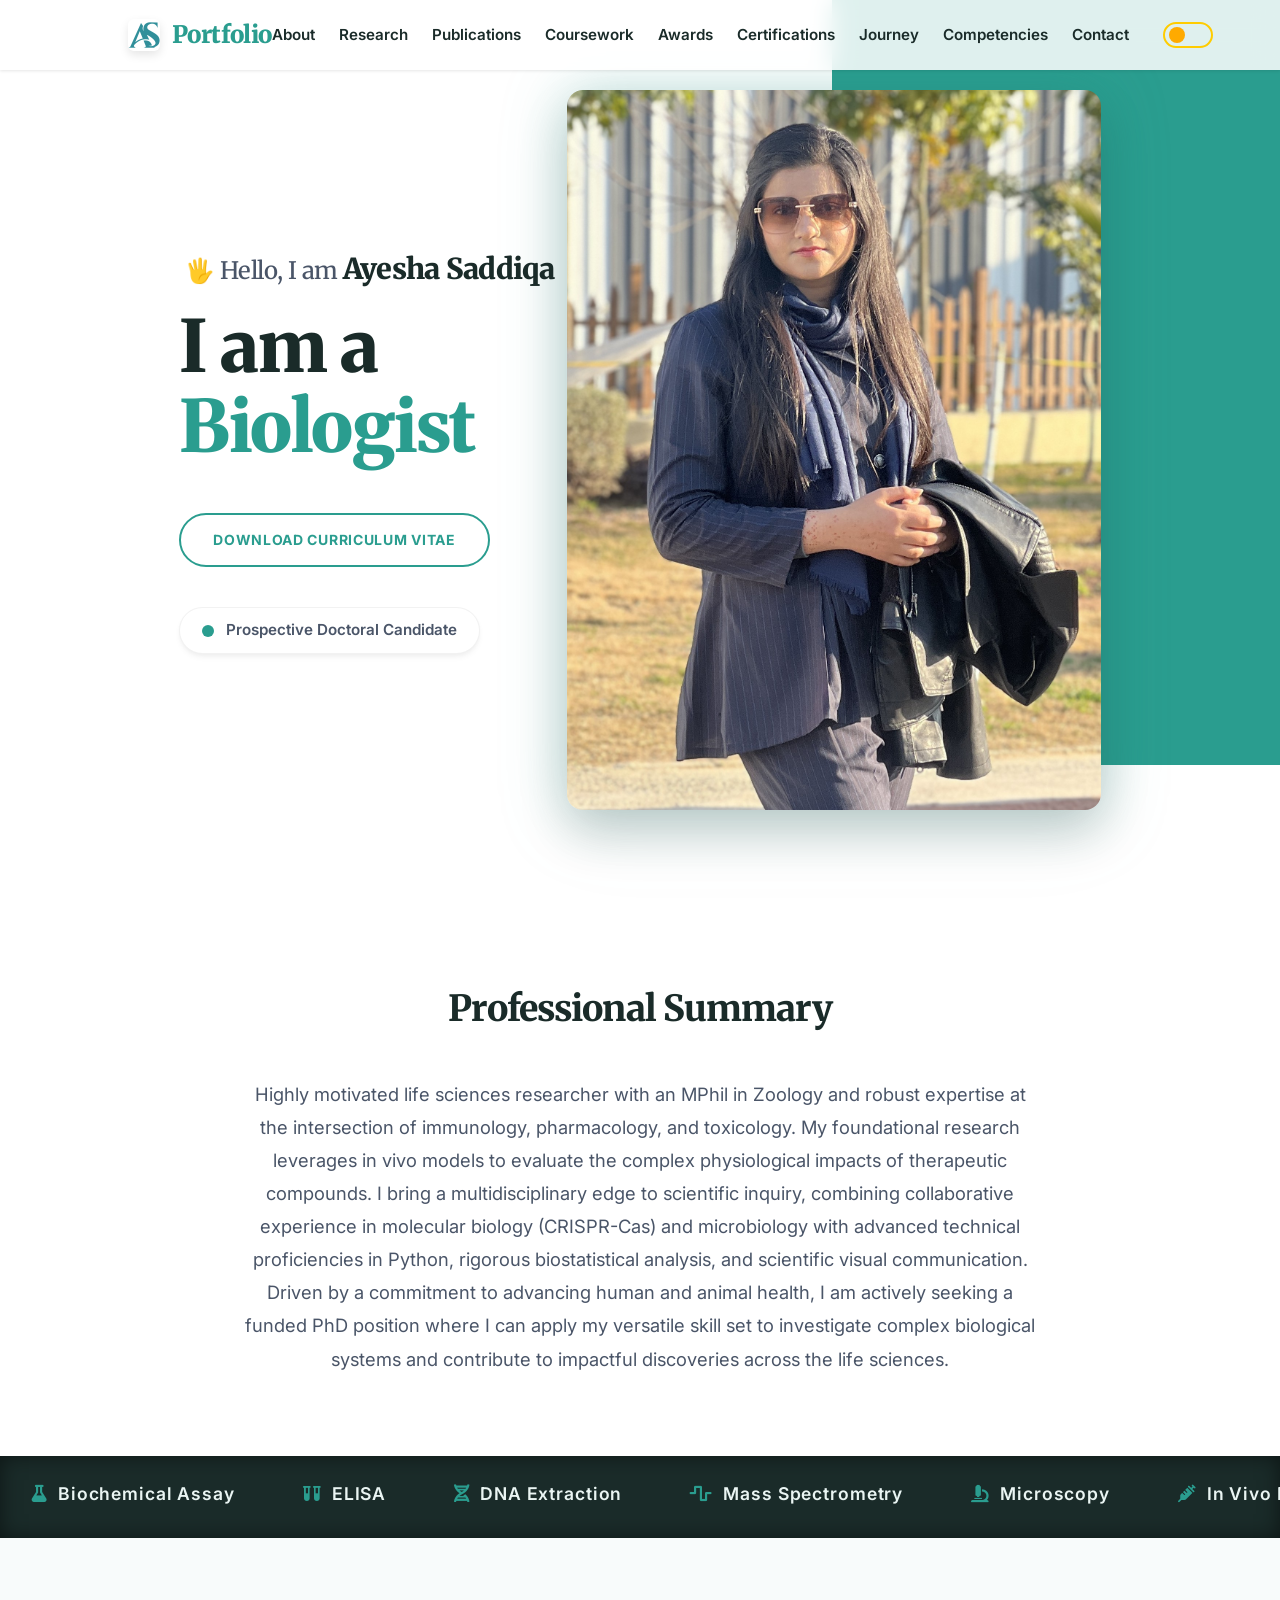
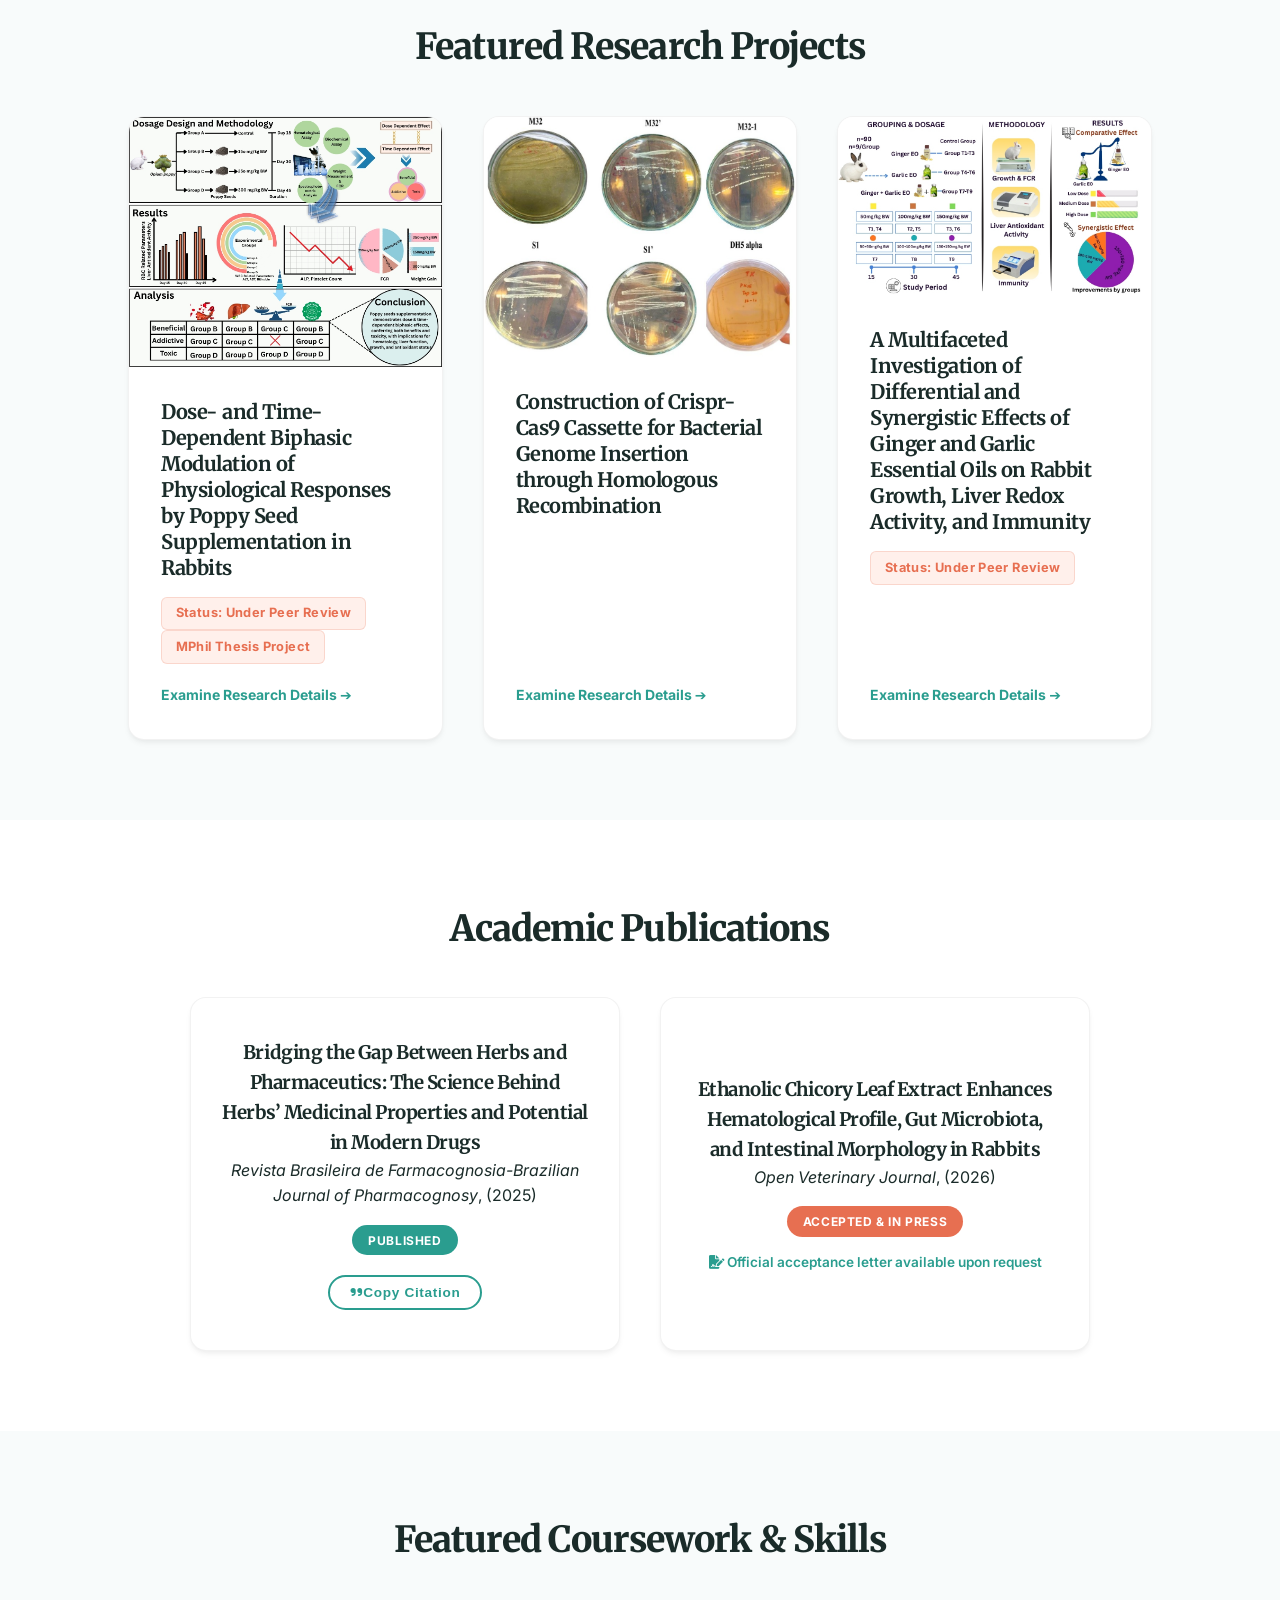
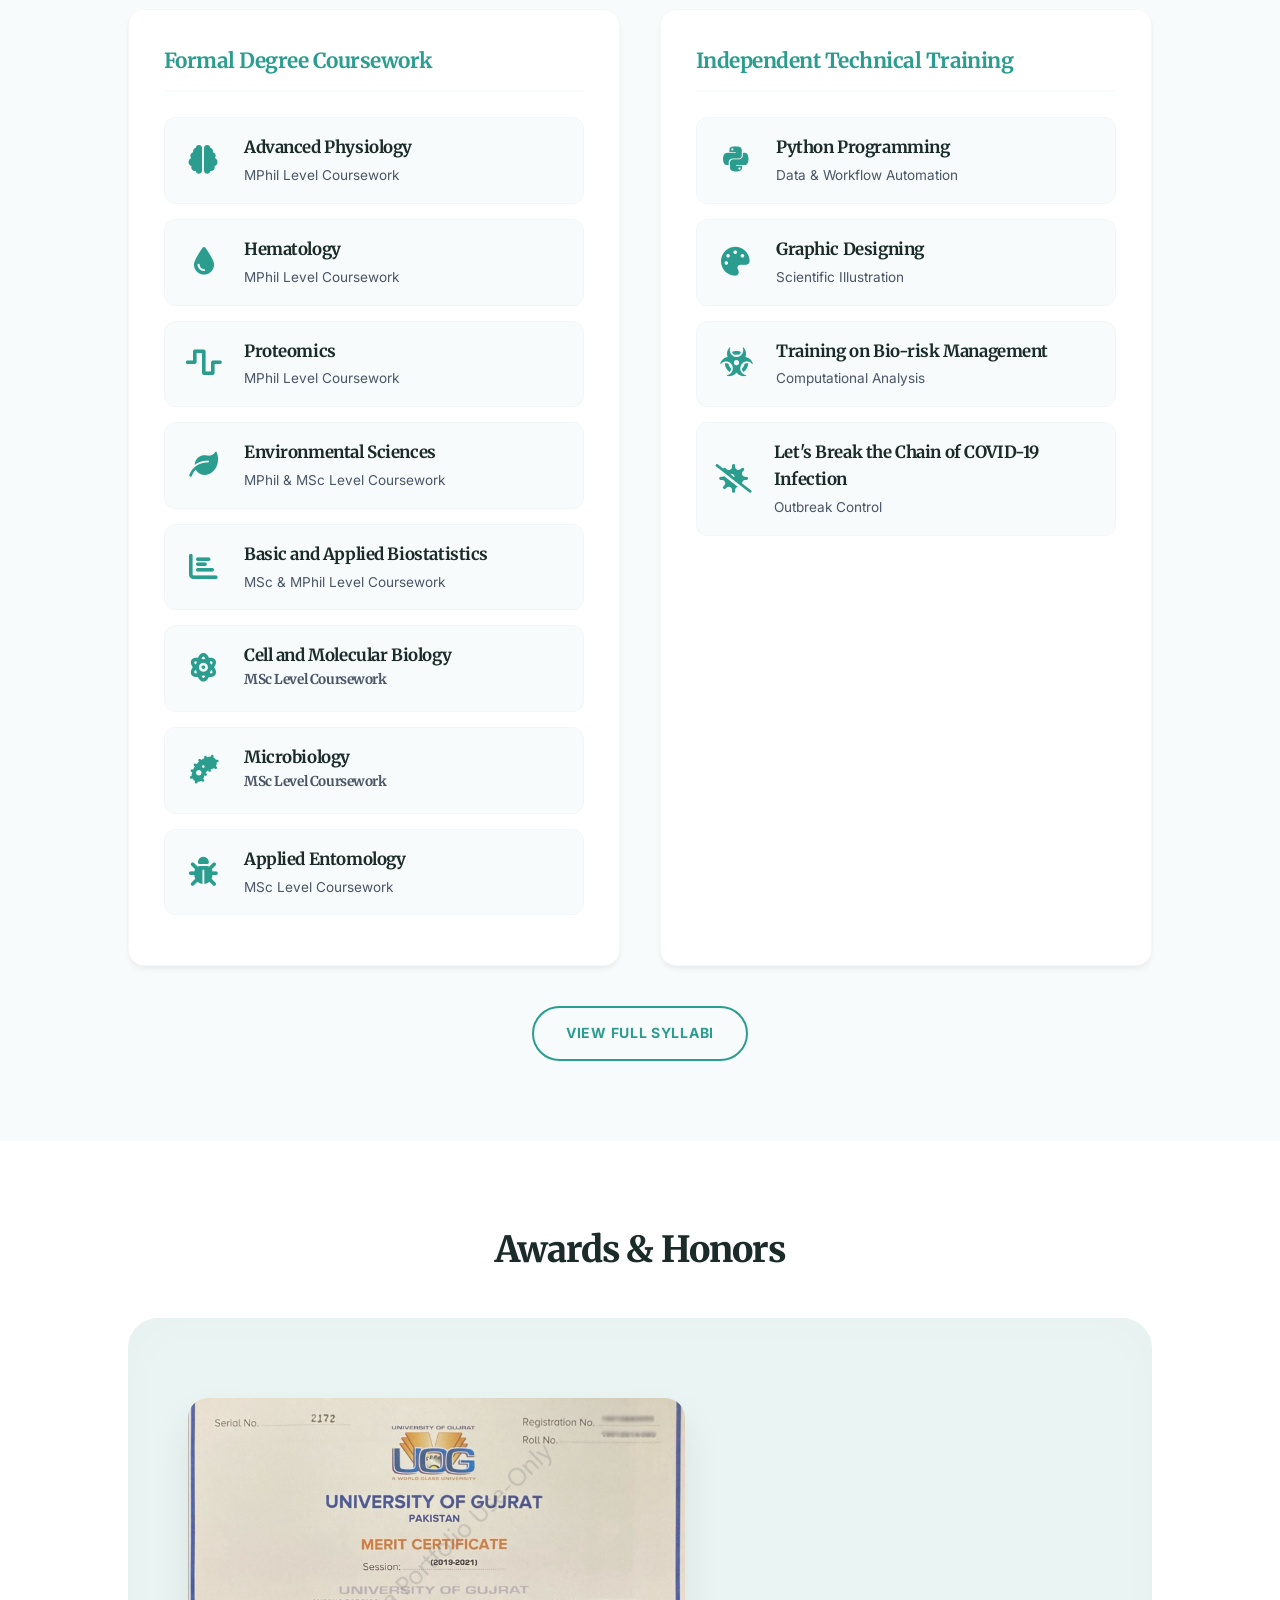
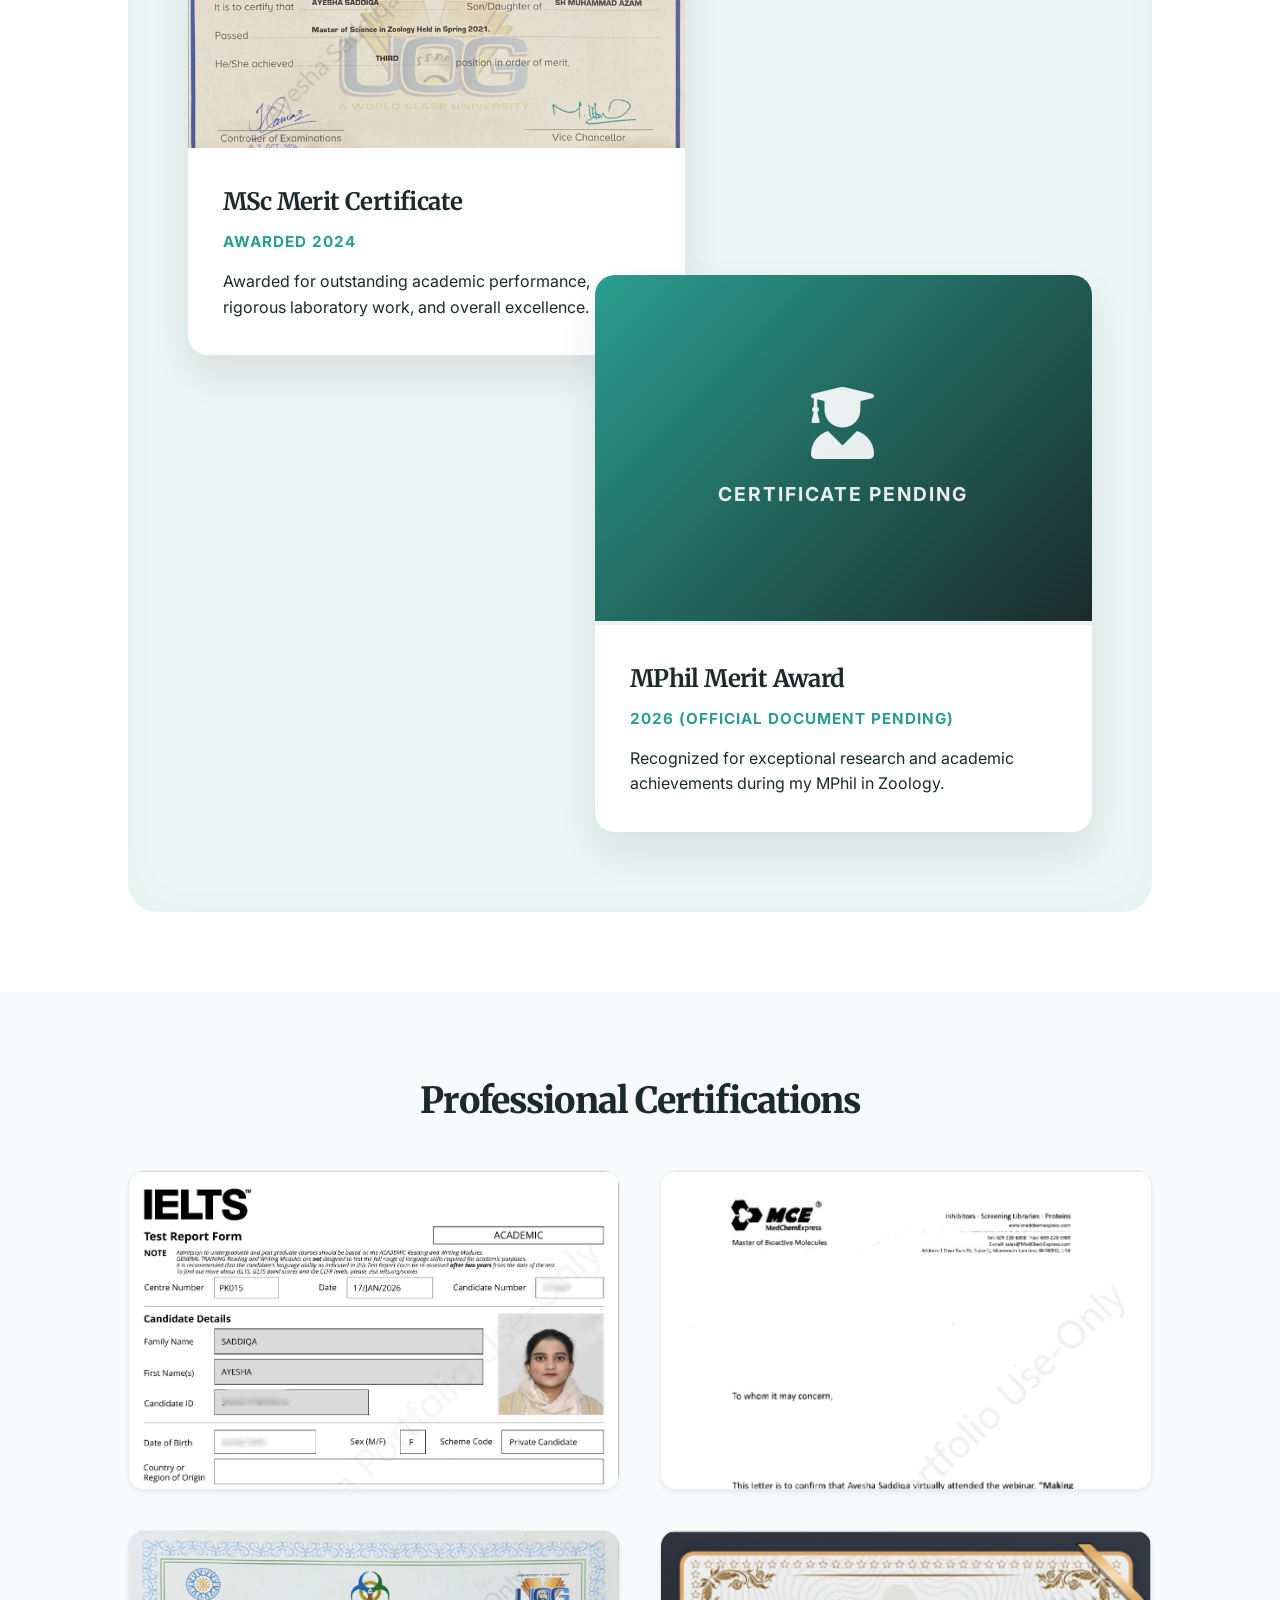
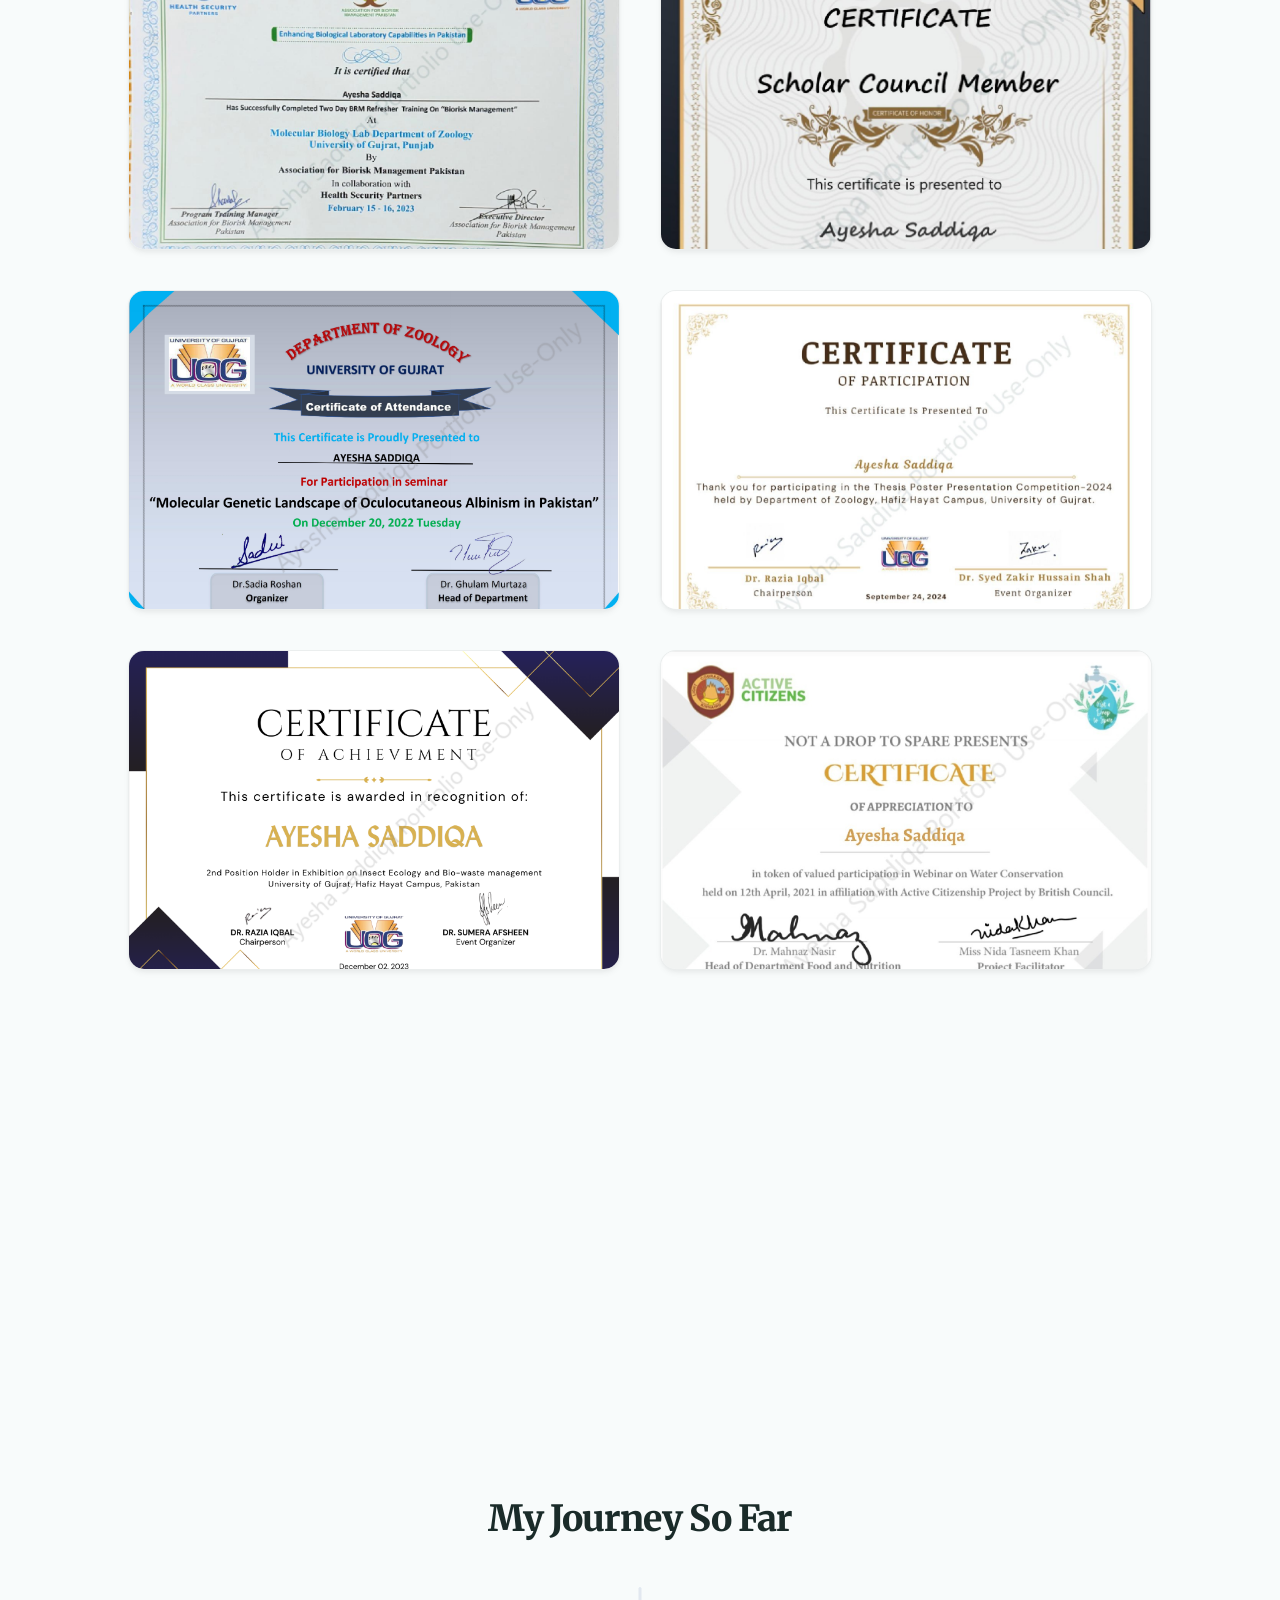
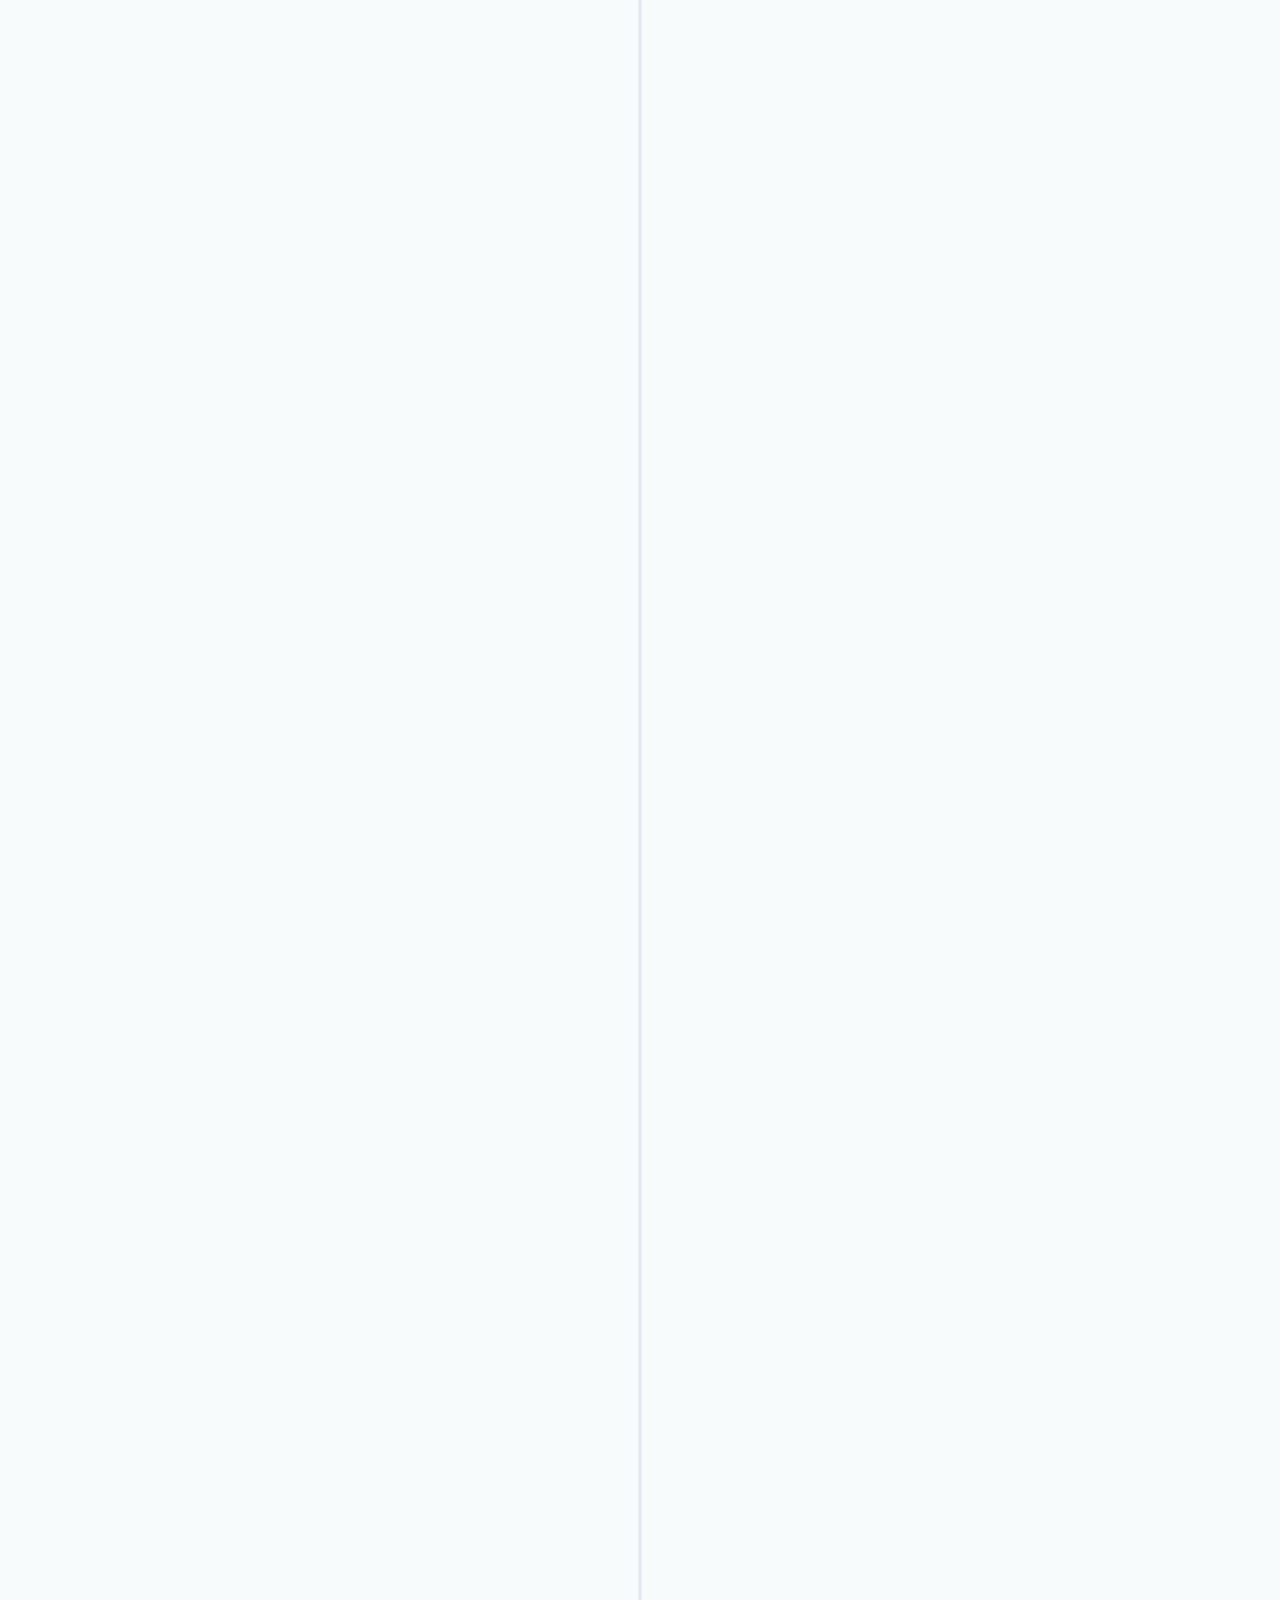
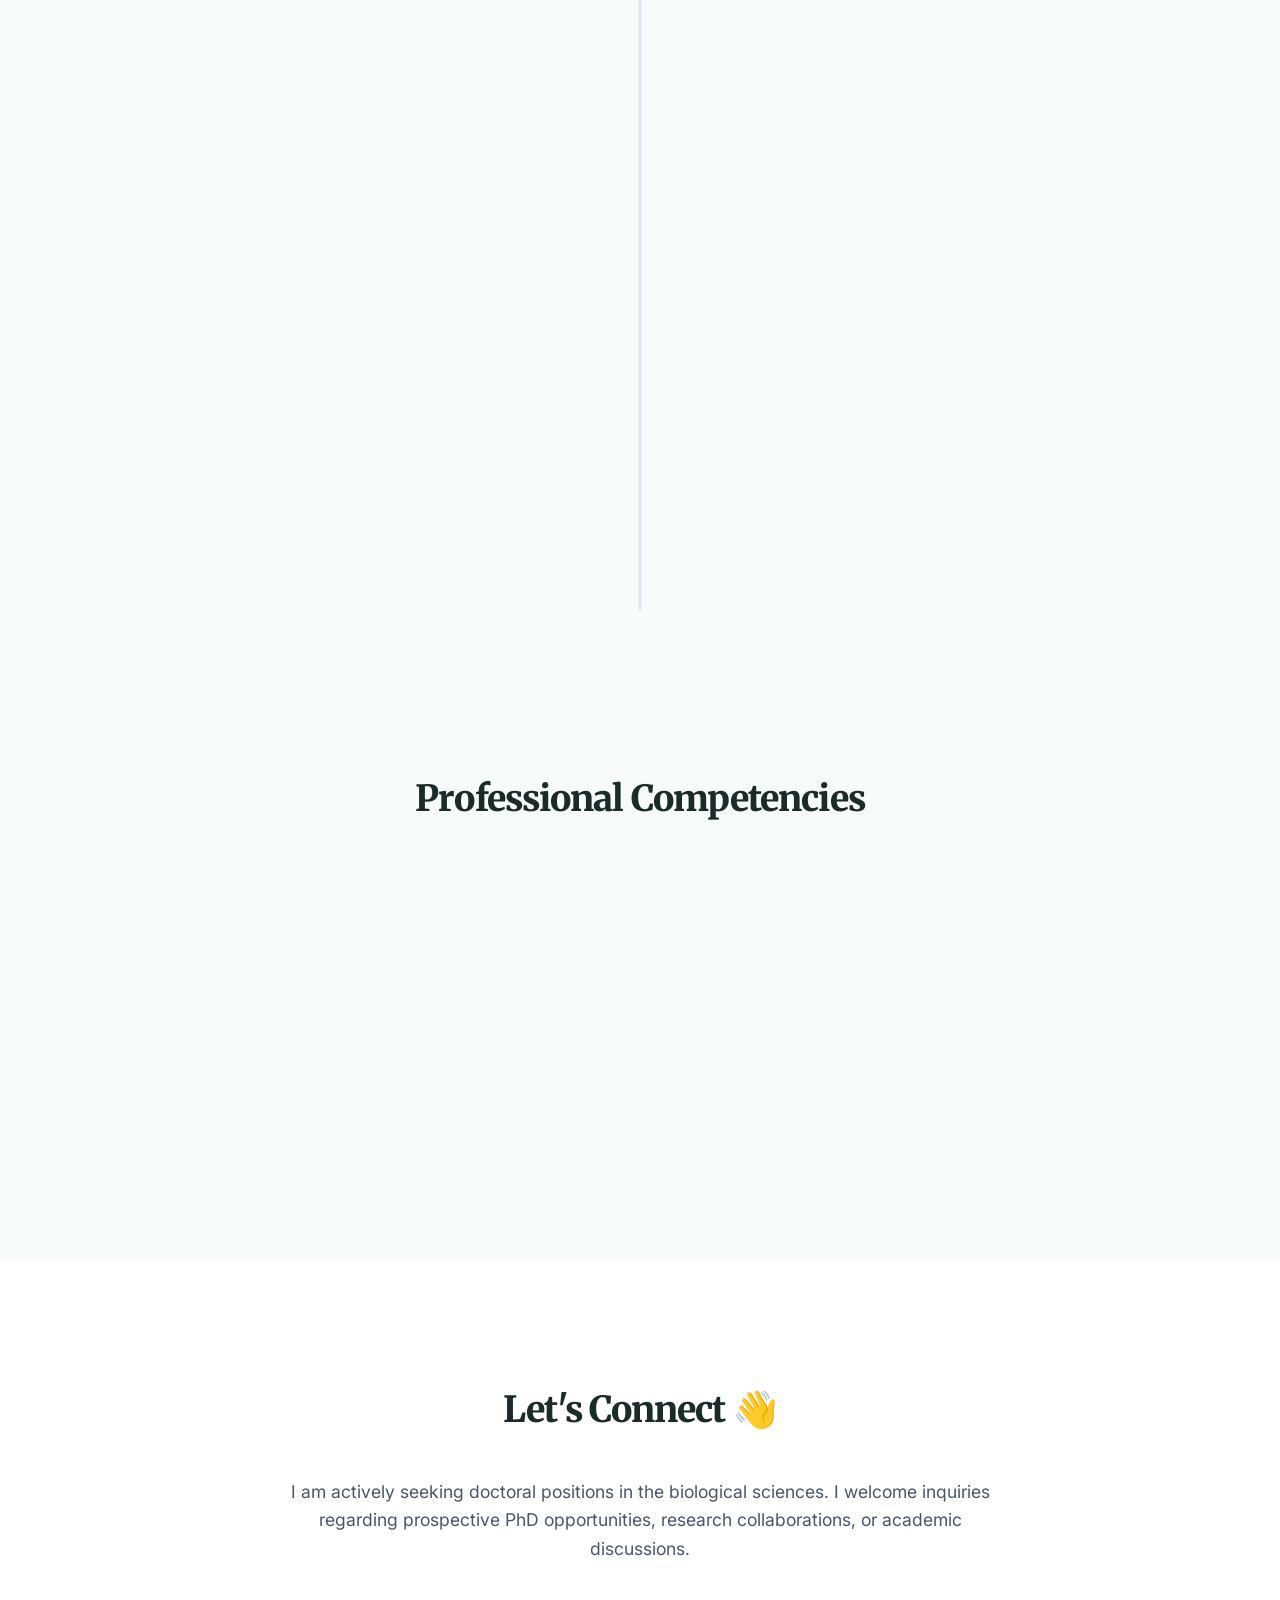
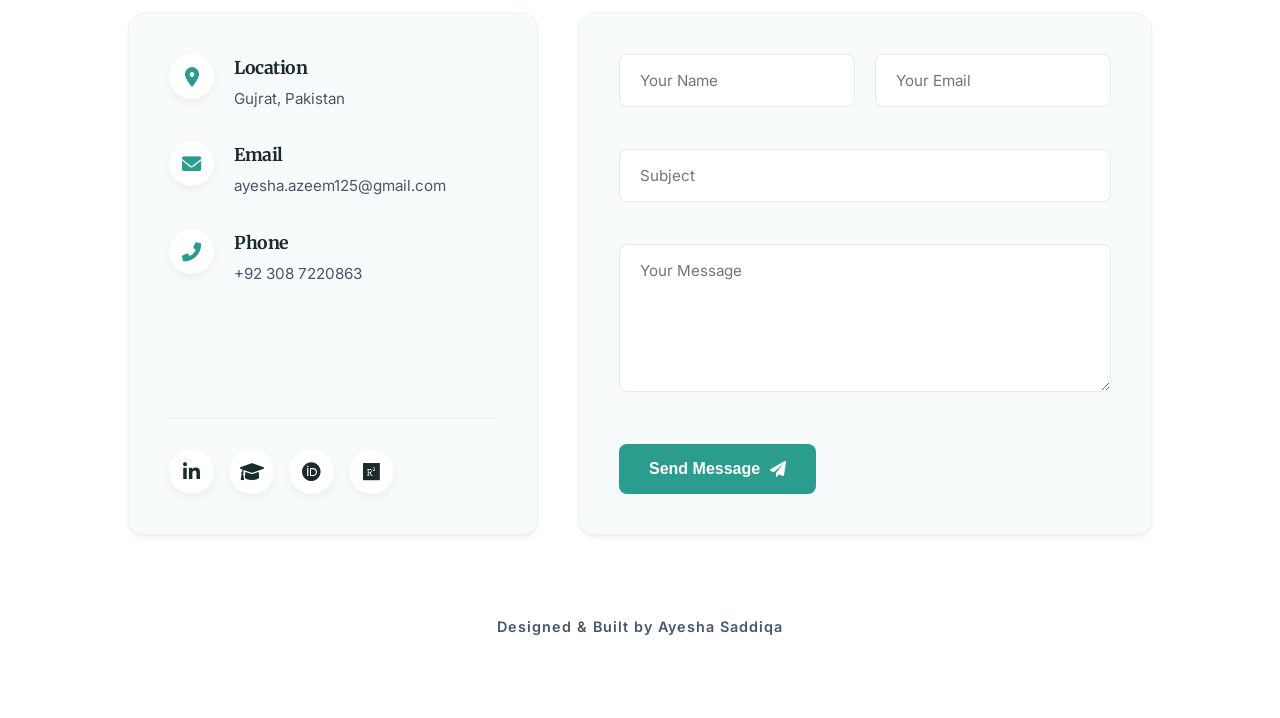
==== index.html @ 3415ca0b "Update index.html" ====
<!DOCTYPE html>
<html lang="en">
<head>
    <meta charset="UTF-8">
    <meta name="viewport" content="width=device-width, initial-scale=1.0">
    <meta name="description" content="Academic Portfolio of a Biologist & Zoologist specializing in physiology, immunology, and histology.">
    
    <meta property="og:title" content="Academic Portfolio | Biologist & Researcher">
    <meta property="og:description" content="MPhil Researcher specializing in animal physiology, histology, and immunology.">
    <meta property="og:image" content="IMG_1.JPG">
    <meta property="og:type" content="website">

    <title>Ayesha Saddiqa | Biologist & Researcher</title>
    <link rel="icon" type="image/png" href="AS Portfolio Logo.png">
    <meta name="description" content="MPhil Biological Researcher specializing in animal physiology, histology, and toxicological assessments. View my academic portfolio and research projects.">
    
    <meta property="og:type" content="website">
    <meta property="og:title" content="Ayesha Saddiqa | Biological Researcher Portfolio">
    <meta property="og:description" content="MPhil Biological Researcher specializing in animal physiology, histology, and toxicological assessments.">
    <meta property="og:image" content="https://raw.githubusercontent.com/Ayesha21734/Portfolio/refs/heads/main/IMG_1.JPG">

    <meta property="twitter:card" content="summary_large_image">
    <meta property="twitter:url" content="https://Ayesha21734.github.io/portfolio/">
    <meta property="twitter:title" content="Ayesha Saddiqa | Academic Portfolio">
    <meta property="twitter:description" content="Biological Sciences Researcher seeking PhD opportunities. Explore my academic journey, publications, and research projects.">
    <meta property="twitter:image" content="https://raw.githubusercontent.com/Ayesha21734/Portfolio/refs/heads/main/IMG_1.JPG">
    
    <link rel="preconnect" href="https://fonts.googleapis.com">
    <link rel="preconnect" href="https://fonts.gstatic.com" crossorigin>
    <link href="https://fonts.googleapis.com/css2?family=Inter:wght@300;400;500;600;700&family=Merriweather:wght@300;400;700;900&display=swap" rel="stylesheet">
    
    <link rel="stylesheet" href="style.css">
    <link rel="stylesheet" href="https://cdnjs.cloudflare.com/ajax/libs/font-awesome/6.0.0/css/all.min.css">

        <meta charset="UTF-8">
    <title>Ayesha Saddiqa | Portfolio</title>

    <meta property="og:image" content="https://raw.githubusercontent.com/Ayesha21734/Portfolio/refs/heads/main/IMG_1.JPG">
    <meta property="twitter:image" content="https://raw.githubusercontent.com/Ayesha21734/Portfolio/refs/heads/main/IMG_1.JPG">
    <link rel="image_src" href="https://raw.githubusercontent.com/Ayesha21734/Portfolio/refs/heads/main/IMG_1.JPG">

    <link rel="canonical" href="https://Ayesha21734.github.io/Portfolio/">
</head>
<body>

    <div class="scroll-progress-container">
        <div class="scroll-progress-bar" id="myBar"></div>
    </div>

    <header>
        <nav aria-label="Main Navigation">
            <a href="index.html" class="logo">
    <img src="AS Portfolio Logo.png" alt="Logo" class="nav-logo-icon">
    Portfolio
</a>
            
            <button class="hamburger" id="hamburger" aria-label="Toggle menu" aria-expanded="false">
                <i class="fas fa-bars"></i>
            </button>

            <ul id="nav-links">
                <li><a href="#about">About</a></li>
                <li><a href="#projects">Research</a></li>
                <li><a href="#publications">Publications</a></li>
                <li><a href="#courses">Coursework</a></li>
                <li><a href="#awards">Awards</a></li>
                <li><a href="#certifications">Certifications</a></li>
                <li><a href="#journey">Journey</a></li>
                <li><a href="#skills">Competencies</a></li>
                <li><a href="#contact">Contact</a></li>
                
                <li class="theme-switch-wrapper">
                    <label class="theme-switch" for="checkbox" aria-label="Toggle Dark Mode">
                        <input type="checkbox" id="checkbox" />
                        <div class="slider round"></div>
                    </label>
                </li>
            </ul>
        </nav>
    </header>

    <main>
        <section id="hero">
            <div class="hero-bg-theme"></div>

            <div class="hero-container">
                <div class="hero-text-area">
                    <h2 class="hello-name"><span class="wave" role="img" aria-label="waving hand">🖐️</span> Hello, I am <span class="bold-name">Ayesha Saddiqa</span></h2>
                    
                    <h1 class="static-text">I am a <br>
                        <div class="text-slider" aria-hidden="true">
                            <span class="dynamic-text slide1-el active">Biologist</span>
                            <span class="dynamic-text slide2-el">Zoologist</span>
                        </div>
                    </h1>
                    
                <a href="CV.pdf" class="btn-outline" target="_blank" rel="noopener noreferrer" download>DOWNLOAD CURRICULUM VITAE</a>

                    <div class="phd-status">
                        <span class="green-dot"></span>
                        Prospective Doctoral Candidate
                    </div>
                </div>

                <div class="hero-image-area">
                    <div class="image-slider">
                        <img src="IMG_2584.JPG" alt="Portrait of Researcher in Laboratory" class="slide-img slide1-el active">
                        <img src="IMG_1.JPG" alt="Researcher conducting zoological fieldwork" class="slide-img slide2-el">
                    </div>
                </div>
            </div>
        </section>

        <section id="about">
            <h2>Professional Summary</Summary></h2>
            <div class="about-content fade-up">
                <p>Highly motivated life sciences researcher with an MPhil in Zoology and robust expertise at the intersection of immunology, pharmacology, and toxicology. My foundational research leverages in vivo models to evaluate the complex physiological impacts of therapeutic compounds. I bring a multidisciplinary edge to scientific inquiry, combining collaborative experience in molecular biology (CRISPR-Cas) and microbiology with advanced technical proficiencies in Python, rigorous biostatistical analysis, and scientific visual communication. Driven by a commitment to advancing human and animal health, I am actively seeking a funded PhD position where I can apply my versatile skill set to investigate complex biological systems and contribute to impactful discoveries across the life sciences.</p>
            </div>
        </section>

<div class="tech-marquee-wrapper">
            <div class="tech-marquee">
                <span><i class="fas fa-flask"></i> Biochemical Assay</span>
                <span><i class="fas fa-vials"></i> ELISA</span>
                <span><i class="fas fa-dna"></i> DNA Extraction</span>
                <span><i class="fas fa-wave-square"></i> Mass Spectrometry</span>
                <span><i class="fas fa-microscope"></i> Microscopy</span>
                <span><i class="fas fa-syringe"></i> In Vivo Dosing</span>
                <span><i class="fas fa-chart-area"></i> UV/VIS Spectroscopy</span>
                <span><i class="fas fa-ruler-combined"></i> Histomorphometry</span>
                <span><i class="fas fa-shield-halved"></i> Antioxidant Assay</span>
                <span><i class="fas fa-cut"></i> Microtomy</span>
                <span><i class="fas fa-droplet"></i> Hematological Assay</span>
                <span><i class="fas fa-bacterium"></i> Microbial Isolation & Characterization</span>
                <span><i class="fas fa-clone"></i> PCR</span>
                <span><i class="fas fa-filter"></i> Chromatography</span>
                <span><i class="fas fa-barcode"></i> Gel-Electrophoresis</span>
                <span><i class="fas fa-chart-line"></i> HPLC</span>
                <span><i class="fas fa-chart-simple"></i> GC/MS</span>
                <span><i class="fas fa-rss"></i> FTIR</span>
                <span><i class="fab fa-python"></i> Python Programming</span>
                <span><i class="fas fa-chart-pie"></i> SPSS Statistics</span>
                <span><i class="fas fa-palette"></i> Graphic Designing</span>
                <span><i class="fas fa-square-poll-vertical"></i> ANOVA & Mixed Models</span>

                <span aria-hidden="true"><i class="fas fa-flask"></i> Biochemical Assay</span>
                <span aria-hidden="true"><i class="fas fa-vials"></i> ELISA</span>
                <span aria-hidden="true"><i class="fas fa-dna"></i> DNA Extraction</span>
                <span aria-hidden="true"><i class="fas fa-wave-square"></i> Mass Spectrometry</span>
                <span aria-hidden="true"><i class="fas fa-microscope"></i> Microscopy</span>
                <span aria-hidden="true"><i class="fas fa-syringe"></i> In Vivo Dosing</span>
                <span aria-hidden="true"><i class="fas fa-chart-area"></i> UV/VIS Spectroscopy</span>
                <span aria-hidden="true"><i class="fas fa-ruler-combined"></i> Histomorphometry</span>
                <span aria-hidden="true"><i class="fas fa-shield-halved"></i> Antioxidant Assay</span>
                <span aria-hidden="true"><i class="fas fa-cut"></i> Microtomy</span>
                <span aria-hidden="true"><i class="fas fa-droplet"></i> Hematological Assay</span>
                <span aria-hidden="true"><i class="fas fa-bacterium"></i> Microbial Isolation & Characterization</span>
                <span aria-hidden="true"><i class="fas fa-clone"></i> PCR</span>
                <span aria-hidden="true"><i class="fas fa-filter"></i> Chromatography</span>
                <span aria-hidden="true"><i class="fas fa-barcode"></i> Gel-Electrophoresis</span>
                <span aria-hidden="true"><i class="fas fa-chart-line"></i> HPLC</span>
                <span aria-hidden="true"><i class="fas fa-chart-simple"></i> GC/MS</span>
                <span aria-hidden="true"><i class="fas fa-rss"></i> FTIR</span>
                <span aria-hidden="true"><i class="fab fa-python"></i> Python Programming</span>
                <span aria-hidden="true"><i class="fas fa-chart-pie"></i> SPSS Statistics</span>
                <span aria-hidden="true"><i class="fas fa-palette"></i> Graphic Designing</span>
                <span aria-hidden="true"><i class="fas fa-square-poll-vertical"></i> ANOVA & Mixed Models</span>
            </div>
        </div>

        <section id="projects">
            <h2>Featured Research Projects</h2>
            <div class="card-grid">
                
                <article class="card fade-up">
                    <a href="project11.html" class="card-link-wrapper">
                        <img src="A abstract .jpeg" alt="Image">
                        <div class="card-info">
                            <h3>Dose- and Time-Dependent Biphasic Modulation of Physiological Responses by Poppy Seed Supplementation in Rabbits</h3>
                            <div class="status-wrapper">
                                <span class="project-status-highlight pending-highlight">Status: Under Peer Review</span>
                                    <span class="project-status-highlight pending-highlight">MPhil Thesis Project</span>
                            </div>
                            <span class="read-more">Examine Research Details ➔</span>
                        </div>
                    </a>
                </article>

                <article class="card fade-up">
                    <a href="project12.html" class="card-link-wrapper">
                        <img src="a.y thesis 1.jpeg" alt="Image">
                        <div class="card-info">
                            <h3>Construction of Crispr-Cas9 Cassette for Bacterial Genome Insertion through Homologous Recombination</h3>
                            <div class="status-wrapper">
                            </div>
                            <span class="read-more">Examine Research Details ➔</span>
                        </div>
                    </a>
                </article>

                <article class="card fade-up">
                    <a href="project13.html" class="card-link-wrapper">
                        <img src="Abstract R.jpeg" alt="Image">
                        <div class="card-info">
                            <h3>A Multifaceted Investigation of Differential and Synergistic Effects of Ginger and Garlic Essential Oils on Rabbit Growth, Liver Redox Activity, and Immunity</h3>
                            <div class="status-wrapper">
                                <span class="project-status-highlight pending-highlight">Status: Under Peer Review</span>
                            </div>
                            <span class="read-more">Examine Research Details ➔</span>
                        </div>
                    </a>
                </article>

            </div>
        </section>

        <section id="publications">
            <h2>Academic Publications</h2>
            <div class="card-grid" style="max-width: 900px;">
                
                <article class="card pub-card fade-up">
                    <a href="https://link.springer.com/article/10.1007/s43450-025-00674-4" target="_blank" rel="noopener noreferrer">
                        <h3>Bridging the Gap Between Herbs and Pharmaceutics: The Science Behind Herbs’ Medicinal Properties and Potential in Modern Drugs</h3>
                        <p><em>Revista Brasileira de Farmacognosia-Brazilian Journal of Pharmacognosy</em>, (2025)</p>
                        <span class="status-badge" style="background-color: var(--primary);">Published</span>
                    </a>
                    <button class="btn-outline cite-btn" data-citation="Saddiqa, A., Yaseen, R., Hassan, M., Aftab, K., & Iqbal, R. (2025). Bridging the Gap Between Herbs and Pharmaceutics: The Science Behind Herbs’ Medicinal Properties and Potential in Modern Drugs. Revista Brasileira de Farmacognosia, 35(5), 861-877." style="margin-top: 20px; padding: 8px 20px; font-size: 0.85rem;">
                        <i class="fas fa-quote-right"></i> Copy Citation
                    </button>
                </article>

                <article class="card pub-card fade-up">
                    <div style="cursor: default;">
                        <h3>Ethanolic Chicory Leaf Extract Enhances Hematological Profile, Gut Microbiota, and Intestinal Morphology in Rabbits</h3>
                        <p><em>Open Veterinary Journal</em>, (2026)</p>
                        <span class="status-badge pending">Accepted & In Press</span>
                        <p style="font-size: 0.85rem; margin-top: 15px; font-weight: 600; color: var(--primary);">
                            <i class="fas fa-file-signature"></i> Official acceptance letter available upon request
                        </p>
                    </div>
                </article>

            </div>
        </section>

<section id="courses">
            <h2>Featured Coursework & Skills</h2>
            <div class="homepage-courses-wrapper">
                
                <div class="course-column fade-up">
                    <h3 class="column-title">Formal Degree Coursework</h3>
                    <a href="courses.html#course-acad1" class="mini-course-row"><i class="fas fa-brain"></i><div><h4>Advanced Physiology</h4><p>MPhil Level Coursework</p></div></a>
                    <a href="courses.html#course-acad2" class="mini-course-row"><i class="fas fa-droplet"></i><div><h4>Hematology</h4><p>MPhil Level Coursework</p></div></a>
                    <a href="courses.html#course-acad3" class="mini-course-row"><i class="fas fa-wave-square"></i><div><h4>Proteomics</h4><p>MPhil Level Coursework</p></div></a>
                    <a href="courses.html#course-acad4" class="mini-course-row"><i class="fas fa-leaf"></i><div><h4>Environmental Sciences</h4><p>MPhil & MSc Level Coursework</p></div></a>
                    <a href="courses.html#course-acad5" class="mini-course-row"><i class="fas fa-chart-bar"></i><div><h4>Basic and Applied Biostatistics</h4><p>MSc & MPhil Level Coursework</p></div></a>
                    <a href="courses.html#course-acad6" class="mini-course-row"><i class="fas fa-atom"></i><div><h4>Cell and Molecular Biology<p>MSc Level Coursework</p></div></a>
                    <a href="courses.html#course-acad5" class="mini-course-row"><i class="fas fa-bacterium"></i><div><h4>Microbiology<p>MSc Level Coursework</p></div></a>
                    <a href="courses.html#course-acad6" class="mini-course-row"><i class="fas fa-bug"></i><div><h4>Applied Entomology</h4><p>MSc Level Coursework</p></div></a>
                </div>

                <div class="course-column fade-up" style="transition-delay: 0.2s;">
                    <h3 class="column-title">Independent Technical Training</h3>
                    <a href="courses.html#course-tech1" class="mini-course-row"><i class="fab fa-python"></i><div><h4>Python Programming</h4><p>Data & Workflow Automation</p></div></a>
                    <a href="courses.html#course-tech2" class="mini-course-row"><i class="fas fa-palette"></i><div><h4>Graphic Designing</h4><p>Scientific Illustration</p></div></a>
                    <a href="courses.html#course-tech3" class="mini-course-row"><i class="fas fa-biohazard"></i><div><h4>Training on Bio-risk Management</h4><p>Computational Analysis</p></div></a>
                    <a href="courses.html#course-tech4" class="mini-course-row"><i class="fas fa-virus-slash"></i><div><h4>Let's Break the Chain of COVID-19 Infection</h4><p>Outbreak Control</p></div></a>
                </div>

            </div>
            <div style="text-align: center; margin-top: 40px;">
                <a href="courses.html" class="btn-outline fade-up">VIEW FULL SYLLABI</a>
            </div>
        </section>

        <section id="awards">
            <h2>Awards & Honors</h2>
            <div class="awards-canvas">
                <div class="award-card corner-left fade-up">
                    <img src="MSc merit certificate.jpeg" alt="MSc Merit Certificate" class="award-img">
                    <div class="award-text">
                        <h3>MSc Merit Certificate</h3>
                        <p class="award-date">Awarded 2024</p>
                        <p>Awarded for outstanding academic performance, rigorous laboratory work, and overall excellence.</p>
                    </div>
                </div>
                <div class="award-card corner-right fade-up">
                    <div class="pending-award-img"><i class="fas fa-user-graduate"></i><p>Certificate Pending</p></div>
                    <div class="award-text">
                        <h3>MPhil Merit Award</h3>
                        <p class="award-date">2026 (Official Document Pending)</p>
                        <p>Recognized for exceptional research and academic achievements during my MPhil in Zoology.</p>
                    </div>
                </div>
            </div>
        </section>

        <section id="certifications">
            <h2>Professional Certifications</h2>
            <div class="cert-modern-grid">
                <div class="cert-card fade-up"><img src="IELTS SCORE.jpeg" alt="Certificate 1" class="cert-img"><div class="cert-overlay"><div class="cert-text"><h4>IELTS English Proficiency</h4><p>Overall Band Score: 6.5</p></div></div></div>
                <div class="cert-card fade-up"><img src="myImage.jpg" alt="Certificate 2" class="cert-img"><div class="cert-overlay"><div class="cert-text"><h4>MCE Webinar on Making Cell Therapy Affordable and Accessible: Off-the-Shelf CAR γδT Cells Generated
Using CRISPR/AAV</h4><p>2025</p></div></div></div>
                <div class="cert-card fade-up"><img src="myImage (8).jpg" alt="Certificate 3" class="cert-img"><div class="cert-overlay"><div class="cert-text"><h4>Biorisk Management Training</h4><p>2023</p></div></div></div>
                <div class="cert-card fade-up"><img src="myImage (6).jpg" alt="Certificate 4" class="cert-img"><div class="cert-overlay"><div class="cert-text"><h4>Honor Certificate</h4><p>Scholar Council Member</p></div></div></div>
                <div class="cert-card fade-up"><img src="myImage (3).jpg" alt="Certificate 5" class="cert-img"><div class="cert-overlay"><div class="cert-text"><h4> Seminar on Molecular Genetic Landscape of Oculocutaneous Albinism</h4><p>2022</p></div></div></div>
                <div class="cert-card fade-up"><img src="myImage (5).jpg" alt="Certificate 6" class="cert-img"><div class="cert-overlay"><div class="cert-text"><h4>Participation in Thesis Poster Presentation Competition</h4><p>2024</p></div></div></div>
                <div class="cert-card fade-up"><img src="myImage 10.png" alt="Certificate 6" class="cert-img"><div class="cert-overlay"><div class="cert-text"><h4>Certificate of Achievement for Exhibition on Insect Ecology & Bio-waste Management</h4><p>2023</p></div></div></div>
                <div class="cert-card fade-up"><img src="myImage (7).jpg" alt="Certificate 6" class="cert-img"><div class="cert-overlay"><div class="cert-text"><h4> Webinar on Water Conservation</h4><p>Active Citizenship Project by British Council</p></div></div></div>
                <div class="cert-card fade-up"><img src="myImage (9).jpg" alt="Certificate 6" class="cert-img"><div class="cert-overlay"><div class="cert-text"><h4>Revamped Scientific Outlook of 21st Century 2023</h4><p>2nd International Conference of Sciences</p></div></div></div>
                <div class="cert-card fade-up"><img src="myImage (4).jpg" alt="Certificate 6" class="cert-img"><div class="cert-overlay"><div class="cert-text"><h4>Let’s Break the Chain of COVID-19 Infection</h4><p>2020</p></div></div></div>
            </div>
        </section>

        <section id="journey">
            <h2>My Journey So Far</h2>
            <div class="timeline">
                <div class="timeline-item right fade-up"><div class="timeline-date">2026</div><div class="timeline-dot"></div><div class="timeline-content"><h3>Enrolled in Python programming course</h3><p>Currently learning Python for data analysis in life sciences.</p></div></div>
                <div class="timeline-item left fade-up"><div class="timeline-content"><h3>Research assistant</h3><p>Laboratory of Animal physiology, Hematology & Immunology, Department of Zoology, University of Gujrat.</p></div><div class="timeline-dot"></div><div class="timeline-date">2024 - Present</div></div>
                <div class="timeline-item right fade-up"><div class="timeline-date">2023 - 2024</div><div class="timeline-dot"></div><div class="timeline-content"><h3>Ecommerce business owner & marketing manager</h3><p>Marketing and selling of beauty products.</p></div></div>
                <div class="timeline-item left fade-up"><div class="timeline-content"><h3>Course on Ecommerce and marketing strategy</h3><p>To gain knowledge of brand development & selling products.</p></div><div class="timeline-dot"></div><div class="timeline-date">2023</div></div>
                <div class="timeline-item right fade-up"><div class="timeline-date">2022 - 2024</div><div class="timeline-dot"></div><div class="timeline-content"><h3>MPhil in Zoology</h3><p>Conducted rigorous thesis research exploring mechanistic pathways.</p></div></div>
                <div class="timeline-item left fade-up"><div class="timeline-content"><h3>Diploma in Graphic designing</h3><p>Visual storytelling, branding, print and digital design solutions.</p></div><div class="timeline-dot"></div><div class="timeline-date">2021</div></div>
                <div class="timeline-item right fade-up"><div class="timeline-date">2020 - 2023</div><div class="timeline-dot"></div><div class="timeline-content"><h3>Worked as a Freelancer</h3><p>Provided specialized scientific content writing services as an independent professional.</p></div></div>
                <div class="timeline-item left fade-up"><div class="timeline-content"><h3>MSc in Zoology</h3><p>Advanced study and research in animal cell & molecular; physiology, microbiology, bioinformatics, insect ecology, biostatistics and biochemistry.</p></div><div class="timeline-dot"></div><div class="timeline-date">2019-2021</div></div>
                <div class="timeline-item right fade-up"><div class="timeline-date">2018-2019</div><div class="timeline-dot"></div><div class="timeline-content"><h3>Subject Teacher</h3><p>Taught Biology & Chemistry in Dar-e-Arqam School Kharian.</p></div></div>
                <div class="timeline-item left fade-up"><div class="timeline-content"><h3>BSc in Zoology, Botany & Psychology</h3><p>Built a Strong oundation in biological and psychological sciences.</p></div><div class="timeline-dot"></div><div class="timeline-date">2016 - 2018</div></div>
            </div>
        </section>

        <section id="skills">
            <h2>Professional Competencies</h2>
            <div class="skills-container fade-up">
                <div class="skill-box"><div class="skill-info"><span class="skill-name"><i class="fas fa-users"></i> Team Work</span><span class="skill-percent">95%</span></div><div class="skill-bar"><div class="skill-fill" data-width="95%"></div></div></div>
                <div class="skill-box"><div class="skill-info"><span class="skill-name"><i class="fas fa-microscope"></i> Laboratory Work</span><span class="skill-percent">85%</span></div><div class="skill-bar"><div class="skill-fill" data-width="85%"></div></div></div>
                <div class="skill-box"><div class="skill-info"><span class="skill-name"><i class="fas fa-chart-line"></i> Statistics</span><span class="skill-percent">80%</span></div><div class="skill-bar"><div class="skill-fill" data-width="80%"></div></div></div>
                <div class="skill-box"><div class="skill-info"><span class="skill-name"><i class="fas fa-leaf"></i> Field Work</span><span class="skill-percent">80%</span></div><div class="skill-bar"><div class="skill-fill" data-width="80%"></div></div></div>
                <div class="skill-box"><div class="skill-info"><span class="skill-name"><i class="fas fa-laptop-code"></i> Computer Skills</span><span class="skill-percent">75%</span></div><div class="skill-bar"><div class="skill-fill" data-width="75%"></div></div></div>
                <div class="skill-box"><div class="skill-info"><span class="skill-name"><i class="fas fa-language"></i> English (IELTS 6.5)</span><span class="skill-percent">72%</span></div><div class="skill-bar"><div class="skill-fill" data-width="72%"></div></div></div>
                <div class="skill-box full-width-skill"><div class="skill-info"><span class="skill-name"><i class="fas fa-crown"></i> Leadership</span><span class="skill-percent">90%</span></div><div class="skill-bar"><div class="skill-fill" data-width="90%"></div></div></div>
            </div>
        </section>

<section id="contact">
            <h2>Let's Connect <span class="wave">👋</span></h2>
            <p class="contact-subtext">I am actively seeking doctoral positions in the biological sciences. I welcome inquiries regarding prospective PhD opportunities, research collaborations, or academic discussions.</p>
            
            <div class="contact-container fade-up">
                
                <div class="contact-info-box">
                    <div class="info-item"><i class="fas fa-map-marker-alt"></i><div><h4>Location</h4><p>Gujrat, Pakistan</p></div></div>
                    <div class="info-item"><i class="fas fa-envelope"></i><div><h4>Email</h4><p><a href="mailto:ayesha.azeem125@gmail.com">ayesha.azeem125@gmail.com</a></p></div></div>
                    <div class="info-item"><i class="fas fa-phone-alt"></i><div><h4>Phone</h4><p><a href="tel:+923087220863">+92 308 7220863</a></p></div></div>
                    
                    <div class="social-icons-left">
                        <a href="http://linkedin.com/in/ayesha-saddiqa-02b35b19a" target="_blank" aria-label="LinkedIn"><i class="fab fa-linkedin-in"></i></a>
                        <a href="https://scholar.google.com/citations?hl=en&authuser=2&user=f3Ahf2MAAAAJ" target="_blank" aria-label="Google Scholar"><i class="fas fa-graduation-cap"></i></a>
                        <a href="https://orcid.org/0009-0007-4302-9873" target="_blank" aria-label="ORCID"><i class="fab fa-orcid"></i></a>
                        <a href="https://www.researchgate.net/profile/Ayesha-Saddiqa-17?ev=hdr_xprf" target="_blank" aria-label="ResearchGate" target="_blank" aria-label="ResearchGate"><i class="fab fa-researchgate"></i></a>
                    </div>
                </div>

                <div class="contact-form-box">
                    <form action="https://formspree.io/f/mqegplpk" method="POST">
                        <div class="input-group">
                            <input type="text" name="name" placeholder="Your Name" required>
                            <input type="email" name="email" placeholder="Your Email" required>
                        </div>
                        <input type="text" name="subject" class="full-width" placeholder="Subject" required>
                        <textarea name="message" rows="6" placeholder="Your Message" required></textarea>
                        
                        <button type="submit" class="btn-submit">
                            Send Message <i class="fas fa-paper-plane"></i>
                        </button>
                    </form>
                </div>

            </div> <p class="footer-credit">Designed & Built by Ayesha Saddiqa</p>

        </section>

</main>

<button id="scrollToTopBtn" aria-label="Scroll to top of page" title="Go to top">
    <i class="fas fa-chevron-up" aria-hidden="true"></i>
</button>

<div id="cert-modal" class="modal-overlay">
    <span class="close-modal">&times;</span>
    <img class="modal-content" id="modal-img">
    <div id="modal-caption"></div>
</div>

<script src="script.js"></script>
</body>
</html>
---- style.css ----
/* =========================================
   1. GLOBAL VARIABLES & RESET
   ========================================= */
:root {
    --primary: #2a9d8f; 
    --primary-light: #eaf5f3; 
    --bg-light: #f8fbfb; 
    --dark: #1a2b29; 
    --text-muted: #4a5568;
    --white: #ffffff;
    --glass-bg: rgba(255, 255, 255, 0.85);
    
    --shadow-soft: 0 4px 6px -1px rgba(0, 0, 0, 0.05), 0 2px 4px -1px rgba(0, 0, 0, 0.03);
    --shadow-hover: 0 20px 25px -5px rgba(42, 157, 143, 0.15), 0 10px 10px -5px rgba(42, 157, 143, 0.04); 
    
    --transition-snappy: all 0.2s cubic-bezier(0.4, 0, 0.2, 1);
    --transition-smooth: all 0.4s cubic-bezier(0.25, 0.8, 0.25, 1); 
    
    --font-body: 'Inter', system-ui, sans-serif;
    --font-heading: 'Merriweather', Georgia, serif;
}

body.dark-mode { 
    --bg-light: #121212; --white: #1e1e1e; --dark: #f0f0f0; 
    --text-muted: #a0aec0; --primary-light: #1a2b29; 
    --glass-bg: rgba(30, 30, 30, 0.85); --shadow-soft: 0 10px 30px rgba(0, 0, 0, 0.4); 
}

* { margin: 0; padding: 0; box-sizing: border-box; }
html { scroll-behavior: smooth; font-size: 16px; }

body { 
    background-color: var(--white); color: var(--dark); line-height: 1.6; 
    overflow-x: hidden; font-family: var(--font-body); 
    transition: background-color 0.4s ease, color 0.4s ease;
}

section { padding: 5rem 10%; }

h1, h2, h3, h4, h5, h6, .logo, .bold-name, .static-text {
    font-family: var(--font-heading); letter-spacing: -0.025em; color: var(--dark);
}

h2 { text-align: center; font-size: 2.25rem; margin-bottom: 2.5rem; font-weight: 800; }
a { text-decoration: none; color: inherit; }

#about, #publications, #awards, #contact { background-color: var(--white); }
#projects, #courses, #certifications, #journey, #skills { background-color: var(--bg-light); }

/* --- Scroll Progress Bar --- */
.scroll-progress-container { width: 100%; height: 4px; background: transparent; position: fixed; top: 0; z-index: 2000; }
.scroll-progress-bar { height: 4px; background: linear-gradient(90deg, #2a9d8f, #48cae4); width: 0%; }

/* --- Infinite Tech Marquee --- */
.tech-marquee-wrapper { overflow: hidden; background: var(--dark); color: var(--white); padding: 1.5rem 0; display: flex; white-space: nowrap; position: relative; box-shadow: inset 0 0 20px rgba(0,0,0,0.5); }
.tech-marquee { display: inline-block; animation: marqueeScroll 60s linear infinite; }
.tech-marquee:hover { animation-play-state: paused; }
.tech-marquee span { font-size: 1.1rem; font-weight: 600; margin: 0 2rem; letter-spacing: 0.05em; display: inline-flex; align-items: center; gap: 10px; color: var(--primary-light); }
.tech-marquee span i { color: var(--primary); }
@keyframes marqueeScroll { 0% { transform: translateX(0); } 100% { transform: translateX(-50%); } }

/* =========================================
   2. NAVIGATION
   ========================================= */
nav { 
    position: fixed; top: 0; width: 100%; background: var(--glass-bg); 
    backdrop-filter: blur(12px); -webkit-backdrop-filter: blur(12px);
    padding: 1rem 10%; display: flex; justify-content: space-between; align-items: center; 
    box-shadow: 0 1px 3px 0 rgba(0, 0, 0, 0.1); z-index: 1000; transition: var(--transition-smooth);
}
.logo { font-size: 1.5rem; font-weight: 900; color: var(--primary); }
nav ul { list-style: none; display: flex; gap: 1.5rem; align-items: center; }
nav ul li a { font-weight: 600; transition: var(--transition-snappy); font-size: 0.95rem; position: relative; padding-bottom: 0.25rem; }
nav ul li a::after { content: ''; position: absolute; width: 0; height: 2px; bottom: 0; left: 50%; background-color: var(--primary); transition: var(--transition-snappy); transform: translateX(-50%); }
nav ul li a:hover { color: var(--primary); }
nav ul li a:hover::after { width: 100%; }

.hamburger { display: none; font-size: 1.8rem; color: var(--dark); cursor: pointer; transition: var(--transition-snappy); border: none; background: transparent; }
.hamburger:hover { color: var(--primary); }

@media (max-width: 950px) {
    .hamburger { display: block; } 
    nav ul { position: absolute; top: 70px; left: -100%; flex-direction: column; background: var(--white); width: 100%; text-align: center; padding: 30px 0; box-shadow: 0 10px 20px rgba(0,0,0,0.1); transition: 0.4s ease-in-out; gap: 20px; }
    nav ul.active { left: 0; }
    .theme-switch-wrapper { justify-content: center; margin-top: 10px; }
}

/* =========================================
   3. ANIMATIONS & REUSABLE BUTTONS
   ========================================= */
.btn-outline { 
    display: inline-flex; justify-content: center; align-items: center; padding: 0.875rem 2rem; background: transparent; color: var(--primary); 
    border: 2px solid var(--primary); border-radius: 9999px; font-size: 0.875rem; letter-spacing: 0.05em; font-weight: 700; transition: var(--transition-snappy); cursor: pointer;
}
.btn-outline:hover { background: var(--primary); color: var(--white); transform: translateY(-2px); box-shadow: var(--shadow-hover); }

/* Theme-Colored Centered Back Button */
.back-btn { 
    display: inline-flex; align-items: center; justify-content: center; gap: 10px;
    background-color: var(--primary-light); color: var(--primary); 
    padding: 12px 25px; border-radius: 50px; font-weight: 700; font-size: 0.95rem;
    letter-spacing: 0.5px; transition: var(--transition-smooth); 
    border: 1px solid rgba(42, 157, 143, 0.2);
    margin: 0 auto 30px auto; 
}
.back-btn:hover { 
    background-color: var(--primary); color: var(--white); 
    transform: translateY(-3px) translateX(-5px); 
    box-shadow: 0 10px 20px rgba(42, 157, 143, 0.2); 
}
body.dark-mode .back-btn { background-color: rgba(42, 157, 143, 0.15); }
body.dark-mode .back-btn:hover { background-color: var(--primary); color: var(--white); }

.fade-up { opacity: 0; transform: translateY(30px) scale(0.98); transition: all 0.7s cubic-bezier(0.22, 1, 0.36, 1); visibility: hidden; }
.fade-up.show { opacity: 1; transform: translateY(0) scale(1); visibility: visible; }

/* =========================================
   4. HERO SECTION
   ========================================= */
#hero { position: relative; min-height: 100vh; display: flex; align-items: center; background: var(--white); padding-top: 80px; overflow: hidden; }
.hero-bg-theme { position: absolute; top: 0; right: 0; width: 35%; height: 85%; background: var(--primary); z-index: 1; border-bottom-left-radius: 40px; }
.hero-container { display: flex; align-items: center; width: 100%; max-width: 1200px; margin: 0 auto; padding: 0 5%; position: relative; z-index: 2; gap: 50px; }
.hero-text-area { flex: 1; position: relative; z-index: 4; padding-right: 30px; }
.hero-image-area { flex: 1.2; position: relative; z-index: 3; margin-left: 0; }
.hello-name { font-size: 1.5rem; color: var(--text-muted); margin-bottom: 15px; font-weight: 500; }
.bold-name { font-weight: 900; color: var(--dark); font-size: 1.8rem; }
.wave { display: inline-block; animation: wave-animation 2.5s infinite; transform-origin: 70% 70%; }
@keyframes wave-animation { 0%, 60%, 100% { transform: rotate(0.0deg) } 10%, 30% { transform: rotate(14.0deg) } 20%, 40% { transform: rotate(-8.0deg) } 50% { transform: rotate(10.0deg) } }

.static-text { font-size: 4.5rem; font-weight: 900; color: var(--dark); line-height: 1.1; margin-bottom: 40px; letter-spacing: -1.5px; }
.text-slider { position: relative; height: 1.2em; display: block; }
.dynamic-text { position: absolute; top: 0; left: 0; color: var(--primary); }

.phd-status { display: inline-flex; align-items: center; gap: 12px; margin-top: 40px; padding: 10px 22px; background: var(--white); border: 1px solid rgba(0,0,0,0.05); border-radius: 50px; font-size: 0.95rem; color: var(--text-muted); font-weight: 600; box-shadow: var(--shadow-soft); width: fit-content; }
.green-dot { width: 12px; height: 12px; background-color: var(--primary); border-radius: 50%; display: inline-block; animation: pulse-green 2s infinite; }
@keyframes pulse-green { 0%, 100% { box-shadow: 0 0 0 0 rgba(42, 157, 143, 0.7); } 70% { box-shadow: 0 0 0 10px rgba(42, 157, 143, 0); } }

.hero-image-area { flex: 1.4; position: relative; z-index: 3; margin-left: -8%; }
.image-slider { position: relative; width: 100%; max-width: 1200px; height: 80vh; min-height: 600px; border-radius: 16px; overflow: hidden; filter: drop-shadow(0 0 30px rgba(42, 157, 143, 0.3)); box-shadow: 0 25px 50px rgba(0,0,0,0.15); }
.slide-img { width: 100%; height: 100%; object-fit: cover; position: absolute; top: 0; left: 0; }
.slide1-el, .slide2-el { opacity: 0; transition: opacity 1s ease-in-out; }
.slide1-el.active, .slide2-el.active { opacity: 1; }
body.dark-mode .hero-image-area::before { content: ''; position: absolute; top: 0; left: 0; width: 100%; height: 100%; opacity: 0.3; filter: blur(100px); background: radial-gradient(circle, var(--primary) 0%, rgba(42, 157, 143, 0) 80%); z-index: -1; }

@media (max-width: 900px) { .hero-container { flex-direction: column; text-align: center; } .hero-bg-theme { width: 100%; height: 40%; border-bottom-left-radius: 0; } .hero-image-area { margin-left: 0; width: 100%; position: relative; margin-top: 40px; } .text-slider { display: flex; justify-content: center; } .dynamic-text { position: relative; } }

/* =========================================
   5. ABOUT & CARDS
   ========================================= */
.about-content p { font-size: 1.15rem; text-align: center; max-width: 800px; margin: 0 auto; color: var(--text-muted); line-height: 1.8; }

.card-grid { display: grid; grid-template-columns: repeat(auto-fit, minmax(300px, 1fr)); gap: 2.5rem; max-width: 1200px; margin: 0 auto; }
.card { background: var(--white); border-radius: 1rem; box-shadow: var(--shadow-soft); overflow: hidden; transition: var(--transition-smooth); border: 1px solid rgba(0,0,0,0.05); display: flex; flex-direction: column; }
.card:hover { transform: translateY(-6px); box-shadow: var(--shadow-hover); border-color: rgba(42, 157, 143, 0.3); }

.card-link-wrapper { display: flex; flex-direction: column; height: 100%; }
.card-img { height: 220px; background: var(--primary-light); display: grid; place-items: center; color: var(--primary); font-weight: bold; }
.card-info { padding: 2rem; display: flex; flex-direction: column; flex-grow: 1; }
.card-info h3 { margin-bottom: 0.5rem; font-size: 1.25rem; color: var(--dark); line-height: 1.3; font-weight: 700; }
.card-info p { color: var(--text-muted); font-size: 0.95rem; flex-grow: 1; }
.read-more { margin-top: 1.25rem; color: var(--primary); font-weight: 700; font-size: 0.875rem; }

.pub-card { padding: 40px 30px; text-align: center; justify-content: center; align-items: center; }
.status-badge { display: inline-block; margin-top: 1rem; padding: 0.35rem 1rem; background: var(--primary); color: #fff; border-radius: 9999px; font-size: 0.75rem; font-weight: 700; text-transform: uppercase; letter-spacing: 0.05em; }
.status-badge.pending { background: #e76f51; }

/* --- Project Card Status Highlights --- */
.status-wrapper { flex-grow: 1; margin-top: 0.5rem; }
.project-status-highlight { display: inline-block; padding: 0.35rem 0.85rem; border-radius: 6px; font-size: 0.8rem; font-weight: 700; letter-spacing: 0.03em; }
.project-status-highlight.pending-highlight { background-color: #fff0eb; color: #e76f51; border: 1px solid rgba(231, 111, 81, 0.2); }
.project-status-highlight.completed-highlight { background-color: var(--primary-light); color: var(--primary); border: 1px solid rgba(42, 157, 143, 0.2); }
body.dark-mode .project-status-highlight.pending-highlight { background-color: rgba(231, 111, 81, 0.15); }
body.dark-mode .project-status-highlight.completed-highlight { background-color: rgba(42, 157, 143, 0.15); }

/* =========================================
   6. HOMEPAGE COURSES
   ========================================= */
.homepage-courses-wrapper { display: flex; gap: 40px; max-width: 1100px; margin: 0 auto; }
.course-column { flex: 1; background: var(--white); padding: 35px; border-radius: 16px; box-shadow: var(--shadow-soft); border: 1px solid rgba(0,0,0,0.03); transition: var(--transition-smooth); }
.course-column:hover { box-shadow: var(--shadow-hover); border-color: rgba(42, 157, 143, 0.3); }
.column-title { color: var(--primary); font-size: 1.3rem; margin-bottom: 25px; padding-bottom: 12px; border-bottom: 2px solid var(--bg-light); }
.mini-course-row { display: flex; align-items: center; gap: 18px; text-decoration: none; color: var(--dark); padding: 16px; border-radius: 12px; transition: var(--transition-snappy); margin-bottom: 15px; background: var(--bg-light); border: 1px solid rgba(0,0,0,0.02); }
.mini-course-row:hover { transform: translateX(8px); background: var(--primary-light); border-color: var(--primary); }
.mini-course-row i { font-size: 1.8rem; color: var(--primary); width: 45px; text-align: center; }
.mini-course-row h4 { font-size: 1.05rem; margin-bottom: 4px; color: var(--dark); }
.mini-course-row p { font-size: 0.85rem; color: var(--text-muted); margin: 0; }

@media (max-width: 850px) { .homepage-courses-wrapper { flex-direction: column; gap: 30px; } }

/* =========================================
   7. AWARDS & CERTIFICATIONS (Flexbox Layout)
   ========================================= */
.awards-canvas { max-width: 1100px; margin: 0 auto; background: linear-gradient(to bottom, var(--primary-light) 0%, var(--primary-light) 50%, rgba(42, 157, 143, 0.1) 50%, rgba(42, 157, 143, 0.1) 100%); border-radius: 30px; padding: 80px 60px; display: flex; flex-direction: column; box-shadow: inset 0 0 50px rgba(0,0,0,0.02); }
.award-card { background: var(--white); width: 55%; border-radius: 20px; box-shadow: 0 20px 40px rgba(0,0,0,0.08); overflow: hidden; transition: var(--transition-smooth); cursor: pointer; }
.award-card:hover { transform: translateY(-8px); box-shadow: var(--shadow-hover); border-color: rgba(42, 157, 143, 0.3); }
.corner-left { align-self: flex-start; z-index: 1; }
.corner-right { align-self: flex-end; margin-top: -80px; z-index: 2; cursor: default; } 
.award-img { width: 100%; height: 350px; object-fit: cover; display: block; }
.award-text { padding: 35px; }
.award-text h3 { font-size: 1.5rem; margin-bottom: 8px; color: var(--dark); }
.award-date { color: var(--primary); font-weight: 700; margin-bottom: 15px; font-size: 0.95rem; text-transform: uppercase; letter-spacing: 1px; }

.pending-award-img { width: 100%; height: 350px; background: linear-gradient(135deg, var(--primary), var(--dark)); display: flex; flex-direction: column; justify-content: center; align-items: center; color: var(--white); text-align: center; border-bottom: 4px solid var(--primary-light); }
.pending-award-img i { font-size: 4.5rem; margin-bottom: 20px; color: var(--white); opacity: 0.9; }
.pending-award-img p { font-size: 1.2rem; font-weight: 700; letter-spacing: 2px; text-transform: uppercase; color: var(--white); opacity: 0.9; margin: 0; }

@media (max-width: 850px) { .awards-canvas { padding: 40px 20px; background: var(--primary-light); } .award-card { width: 100%; } .corner-right { margin-top: 40px; } }

/* Flexbox guarantees the 3rd odd item is perfectly centered */
.cert-modern-grid { 
    display: flex; 
    flex-wrap: wrap; 
    justify-content: center; 
    gap: 40px; 
    max-width: 1200px; 
    margin: 0 auto; 
}

.cert-card { 
    width: calc(50% - 20px); 
    max-width: 550px;        
    position: relative; 
    border-radius: 16px; 
    overflow: hidden; 
    box-shadow: var(--shadow-soft); 
    height: 320px; 
    background: var(--bg-light); 
    border: 1px solid rgba(0,0,0,0.05); 
    cursor: pointer; 
    transition: var(--transition-smooth); 
}

.cert-card:hover { transform: translateY(-8px); box-shadow: var(--shadow-hover); border-color: rgba(42, 157, 143, 0.3); }
.cert-img { width: 100%; height: 100%; object-fit: cover; object-position: center top; transition: transform 0.6s cubic-bezier(0.25, 0.8, 0.25, 1); }
.cert-card:hover .cert-img { transform: scale(1.05); }

.cert-overlay { position: absolute; bottom: -10px; left: 0; right: 0; background: var(--glass-bg); backdrop-filter: blur(12px); -webkit-backdrop-filter: blur(12px); padding: 25px 20px; border-top: 1px solid rgba(255, 255, 255, 0.5); transform: translateY(100%); transition: transform 0.4s cubic-bezier(0.25, 0.8, 0.25, 1); display: flex; flex-direction: column; justify-content: center; align-items: center; text-align: center; }
.cert-card:hover .cert-overlay { transform: translateY(0); bottom: 0; }
.cert-text h4 { color: var(--dark); font-size: 1.25rem; margin-bottom: 5px; font-weight: 800; }
.cert-text p { color: var(--primary); font-weight: 700; font-size: 0.95rem; margin: 0; letter-spacing: 0.5px; }

@media (max-width: 850px) { 
    .cert-modern-grid { flex-direction: column; align-items: center; } 
    .cert-card { width: 100%; height: 260px; } 
    .cert-overlay { transform: translateY(0); bottom: 0; background: rgba(255, 255, 255, 0.95); } 
}

/* --- Lightbox Modal --- */
.modal-overlay { display: none; position: fixed; z-index: 2000; padding-top: 50px; left: 0; top: 0; width: 100%; height: 100%; overflow: auto; background-color: rgba(0,0,0,0.9); backdrop-filter: blur(5px); opacity: 0; transition: opacity 0.3s ease; }
.modal-overlay.show-modal { display: block; opacity: 1; }
.modal-content { margin: auto; display: block; width: 80%; max-width: 900px; border-radius: 10px; box-shadow: 0 0 30px rgba(0,0,0,0.5); animation: zoomIn 0.3s ease; }
@keyframes zoomIn { from {transform:scale(0.9)} to {transform:scale(1)} }
.close-modal { position: absolute; top: 20px; right: 40px; color: #f1f1f1; font-size: 40px; font-weight: bold; cursor: pointer; transition: 0.3s; }
.close-modal:hover { color: var(--primary); }
#modal-caption { margin: auto; display: block; width: 80%; max-width: 900px; text-align: center; color: #ccc; padding: 15px 0; font-size: 1.2rem; }

/* =========================================
   8. JOURNEY TIMELINE
   ========================================= */
.timeline { position: relative; max-width: 1000px; margin: 0 auto; padding: 40px 0; }
.timeline::before { content: ''; position: absolute; left: 50%; top: 0; bottom: 0; width: 3px; background: #e2e8f0; transform: translateX(-50%); border-radius: 10px; }
.timeline-item { position: relative; width: 100%; display: flex; justify-content: space-between; align-items: center; margin-bottom: 60px; }
.timeline-dot { position: absolute; left: 50%; transform: translateX(-50%); width: 24px; height: 24px; background: var(--white); border: 4px solid var(--primary); border-radius: 50%; z-index: 2; box-shadow: 0 0 0 6px var(--bg-light); }
.timeline-content { width: 42%; padding: 30px; background: var(--white); border-radius: 12px; box-shadow: 0 4px 15px rgba(0,0,0,0.04); border: 1px solid rgba(0,0,0,0.03); text-align: left; transition: var(--transition-smooth); }
.timeline-content:hover { transform: translateY(-5px); box-shadow: var(--shadow-hover); border-color: rgba(42, 157, 143, 0.3); }
.timeline-date { width: 42%; font-size: 1.05rem; font-weight: 600; color: var(--text-muted); }
.timeline-item.left .timeline-date { text-align: left; padding-left: 20px; }
.timeline-item.right .timeline-date { text-align: right; padding-right: 20px; }

@media (max-width: 800px) { .timeline::before { left: 24px; transform: none; } .timeline-item { flex-direction: column !important; align-items: flex-start; padding-left: 60px; margin-bottom: 40px; } .timeline-dot { left: 12px; transform: none; top: 0; } .timeline-content, .timeline-date { width: 100%; text-align: left !important; padding: 0 !important; } .timeline-date { margin-bottom: 12px; margin-top: 0; padding-left: 0 !important; padding-right: 0 !important; } }

/* =========================================
   9. SKILLS BARS
   ========================================= */
.skills-container { display: grid; grid-template-columns: repeat(2, 1fr); gap: 35px 50px; max-width: 1000px; margin: 0 auto; }
.full-width-skill { grid-column: 1 / -1; }
.skill-box { display: flex; flex-direction: column; gap: 12px; }
.skill-info { display: flex; justify-content: space-between; align-items: center; }
.skill-name { font-size: 1.1rem; font-weight: 700; color: var(--dark); display: flex; align-items: center; gap: 10px; }
.skill-name i { color: var(--primary); font-size: 1.2rem; }
.skill-percent { font-weight: 800; color: var(--primary); font-size: 1rem; }
.skill-bar { width: 100%; height: 12px; background-color: var(--white); border-radius: 20px; overflow: hidden; box-shadow: inset 0 2px 5px rgba(0,0,0,0.05); border: 1px solid rgba(0,0,0,0.03); }
.skill-fill { height: 100%; width: 0; background: linear-gradient(90deg, #2a9d8f, #48cae4); border-radius: 20px; transition: width 1.5s cubic-bezier(0.25, 0.8, 0.25, 1); }

@media (max-width: 800px) { .skills-container { grid-template-columns: 1fr; gap: 30px; } }

/* =========================================
   10. CONTACT SECTION
   ========================================= */
#contact { padding: 120px 10% 80px 10%; }
.contact-subtext { text-align: center; color: var(--text-muted); font-size: 1.1rem; max-width: 700px; margin: 0 auto 50px auto; }
.contact-container { display: flex; gap: 40px; max-width: 1100px; margin: 0 auto; align-items: stretch; }

.contact-info-box { flex: 1; background: var(--bg-light); padding: 40px; border-radius: 16px; box-shadow: var(--shadow-soft); display: flex; flex-direction: column; gap: 30px; border: 1px solid rgba(0,0,0,0.03); transition: var(--transition-smooth); }
.contact-info-box:hover { box-shadow: var(--shadow-hover); transform: translateY(-5px); border-color: rgba(42, 157, 143, 0.3); }
.info-item { display: flex; align-items: flex-start; gap: 20px; }
.info-item i { font-size: 1.2rem; color: var(--primary); background: var(--white); width: 45px; height: 45px; display: flex; align-items: center; justify-content: center; border-radius: 50%; box-shadow: 0 4px 10px rgba(0,0,0,0.05); transition: var(--transition-snappy); }
.info-item h4 { color: var(--dark); margin-bottom: 5px; font-size: 1.1rem; }
.info-item p, .info-item a { color: var(--text-muted); text-decoration: none; font-size: 0.95rem; transition: var(--transition-snappy); }
.info-item a:hover { color: var(--primary); }

.social-icons-left { display: flex; gap: 15px; margin-top: auto; padding-top: 30px; border-top: 1px solid rgba(0,0,0,0.05); }
.social-icons-left a { color: var(--dark); font-size: 1.2rem; background: var(--white); width: 45px; height: 45px; display: flex; align-items: center; justify-content: center; border-radius: 50%; transition: var(--transition-snappy); box-shadow: 0 4px 10px rgba(0,0,0,0.05); }
.social-icons-left a:hover { background: var(--primary); color: #ffffff; transform: translateY(-5px); box-shadow: 0 10px 20px rgba(42,157,143,0.3); }

.contact-form-box { flex: 1.5; background: var(--bg-light); padding: 40px; border-radius: 16px; box-shadow: var(--shadow-soft); border: 1px solid rgba(0,0,0,0.03); transition: var(--transition-smooth); }
.contact-form-box:hover { box-shadow: var(--shadow-hover); transform: translateY(-5px); border-color: rgba(42, 157, 143, 0.3); }
.contact-form-box form { display: flex; flex-direction: column; gap: 20px; }
.contact-form-box .input-group,
.contact-form-box input.full-width,
.contact-form-box textarea {
    margin-bottom: 22px !important;
}
.input-group { display: flex; gap: 20px; }
.contact-form-box input, .contact-form-box textarea { width: 100%; padding: 16px 20px; border: 1px solid rgba(0,0,0,0.08); border-radius: 8px; background: var(--white); color: var(--dark); font-size: 0.95rem; transition: var(--transition-snappy); font-family: inherit; }
.contact-form-box input:focus, .contact-form-box textarea:focus { outline: none; border-color: var(--primary); box-shadow: 0 0 0 4px rgba(42, 157, 143, 0.1); }
.contact-form-box textarea { resize: vertical; }
.full-width { width: 100%; }

.btn-submit { background: var(--primary); color: #ffffff; padding: 16px 30px; border: none; border-radius: 8px; font-size: 1rem; font-weight: 700; cursor: pointer; transition: var(--transition-snappy); display: inline-flex; align-items: center; justify-content: center; gap: 10px; width: max-content; margin-top: 10px; }
.btn-submit:hover { transform: translateY(-3px); box-shadow: 0 15px 30px rgba(42,157,143,0.3); }
.footer-credit { text-align: center; margin-top: 80px; font-size: 0.9rem; color: var(--text-muted); font-weight: 600; letter-spacing: 1px; }

@media (max-width: 850px) { .contact-container { flex-direction: column; } .input-group { flex-direction: column; gap: 20px; } .btn-submit { width: 100%; } }

/* =========================================
   11. DARK MODE TOGGLE & SCROLL TO TOP
   ========================================= */
.theme-switch-wrapper { display: flex; align-items: center; margin-left: 10px; }
.theme-switch { position: relative; display: inline-block; width: 50px; height: 26px; }
.theme-switch input { display: none; }
.slider { position: absolute; cursor: pointer; top: 0; left: 0; right: 0; bottom: 0; border: 2px solid #ffcc00; border-radius: 34px; transition: .4s; }
.slider:before { position: absolute; content: ""; height: 16px; width: 16px; left: 4px; bottom: 3px; background-color: #ffaa00; border-radius: 50%; transition: .4s; }
input:checked + .slider { border-color: var(--primary); }
input:checked + .slider:before { transform: translateX(22px); background-color: var(--primary); }

#scrollToTopBtn { position: fixed; bottom: 30px; right: 30px; z-index: 999; width: 50px; height: 50px; border-radius: 50%; background-color: var(--primary); color: #ffffff; border: none; font-size: 1.2rem; display: flex; justify-content: center; align-items: center; cursor: pointer; box-shadow: 0 4px 15px rgba(0,0,0,0.15); opacity: 0; visibility: hidden; transform: translateY(20px); transition: var(--transition-smooth); }
#scrollToTopBtn.show-btn { opacity: 1; visibility: visible; transform: translateY(0); }
#scrollToTopBtn:hover { background-color: var(--dark); transform: translateY(-5px); box-shadow: 0 8px 25px rgba(0,0,0,0.3); }

/* =========================================
   12. PRINT OPTIMIZATION (For Academic Committees)
   ========================================= */
@media print {
    body { background: #fff; color: #000; font-size: 11pt; }
    nav, #scrollToTopBtn, .theme-switch-wrapper, .btn-outline, .tech-marquee-wrapper, .contact-form-box, .scroll-progress-container { 
        display: none !important; 
    }
    section { padding: 2rem 0; page-break-inside: avoid; }
    h2 { font-size: 16pt; margin-bottom: 1rem; text-align: left; border-bottom: 1px solid #000; }
    .card, .award-card, .cert-card, .timeline-content, .course-block { 
        box-shadow: none; border: 1px solid #ccc; background: #fff; transform: none !important; page-break-inside: avoid;
    }
    .skill-fill { background: #000 !important; }
    a { text-decoration: none; color: #000; }
    a::after { content: " (" attr(href) ")"; font-size: 9pt; color: #555; }
}

/* =========================================
   13. MODERN COURSE GRID & GLOW EFFECTS
   ========================================= */
.course-modern-grid { display: grid; grid-template-columns: repeat(auto-fit, minmax(350px, 1fr)); gap: 35px; width: 100%; }

.course-block {
    display: flex; flex-direction: column; gap: 15px; background: var(--bg-light); padding: 40px; 
    border-radius: 20px; box-shadow: var(--shadow-soft); border: 1px solid rgba(0,0,0,0.03); 
    transition: all 0.4s cubic-bezier(0.25, 0.8, 0.25, 1); position: relative; z-index: 1;
    scroll-margin-top: 130px; 
}

.course-block:hover {
    transform: translateY(-10px) scale(1.02);
    box-shadow: 0 0 30px rgba(42, 157, 143, 0.3), 0 20px 40px rgba(42, 157, 143, 0.15);
    border-color: var(--primary); z-index: 10;
}

.course-block .course-icon {
    width: 60px; height: 60px; background: var(--white); display: flex; align-items: center; 
    justify-content: center; border-radius: 50%; font-size: 1.8rem; color: var(--primary); 
    box-shadow: 0 10px 20px rgba(0,0,0,0.05); margin-bottom: 10px;
}

.featured-active {
    grid-column: 1 / -1; display: flex; flex-direction: row; align-items: center;
    background: linear-gradient(135deg, var(--white) 0%, var(--primary-light) 100%);
    border: 2px solid var(--primary) !important; box-shadow: 0 20px 50px rgba(42, 157, 143, 0.2) !important;
    animation: slideDownFade 0.8s cubic-bezier(0.25, 1, 0.2, 1) forwards;
    scroll-margin-top: 130px; 
}

@media (max-width: 800px) { .featured-active { flex-direction: column; text-align: center; } .featured-active .course-icon { margin: 0 auto 15px auto; } }

/* =========================================
   14. INTERACTIVE PHOTO ILLUMINATION
   ========================================= */
.image-slider img.slide-img { transition: all 0.5s cubic-bezier(0.25, 0.8, 0.25, 1); cursor: pointer; }
.image-slider img.slide-img:hover {
    box-shadow: 0 0 35px rgba(42, 157, 143, 0.7); transform: translateY(-8px) scale(1.02);
    filter: drop-shadow(0 0 15px rgba(42, 157, 143, 0.5)) brightness(1.03);
}

.project-detail-section .project-images img { transition: all 0.5s cubic-bezier(0.25, 0.8, 0.25, 1) !important; cursor: pointer; }
.project-detail-section .project-images img:hover {
    box-shadow: 0 0 35px rgba(42, 157, 143, 0.7); transform: translateY(-8px) scale(1.02) !important;
    filter: drop-shadow(0 0 15px rgba(42, 157, 143, 0.5)) brightness(1.03);
}

body.dark-mode .image-slider img.slide-img:hover,
body.dark-mode .project-detail-section .project-images img:hover {
    box-shadow: 0 0 40px rgba(42, 157, 143, 0.6); filter: drop-shadow(0 0 15px rgba(42, 157, 143, 0.4)) brightness(1.05);
}

/* =========================================
   15. NEXT PROJECT BANNER & PROJECT GRID
   ========================================= */
.project-navigation { margin-top: 80px; padding-top: 0; border-top: none; }
.next-project-banner {
    display: flex; justify-content: space-between; align-items: center;
    background: linear-gradient(135deg, var(--bg-light), var(--primary-light)); padding: 40px 50px;
    border-radius: 20px; text-decoration: none; color: var(--dark); border: 1px solid rgba(42, 157, 143, 0.1);
    transition: all 0.4s cubic-bezier(0.25, 0.8, 0.25, 1); box-shadow: var(--shadow-soft);
}
.next-project-banner:hover {
    transform: translateY(-8px); box-shadow: 0 0 30px rgba(42, 157, 143, 0.3), 0 20px 40px rgba(42, 157, 143, 0.15); border-color: var(--primary);
}
.next-banner-text span { display: block; color: var(--primary); font-weight: 800; text-transform: uppercase; letter-spacing: 2px; font-size: 0.85rem; margin-bottom: 8px; }
.next-banner-text h3 { font-size: 1.8rem; margin: 0; font-family: var(--font-heading); }
.next-banner-icon { width: 60px; height: 60px; background: var(--primary); color: var(--white); display: flex; align-items: center; justify-content: center; border-radius: 50%; font-size: 1.5rem; transition: transform 0.4s ease; }
.next-project-banner:hover .next-banner-icon { transform: translateX(10px); }

@media (max-width: 700px) {
    .next-project-banner { flex-direction: column; text-align: center; gap: 20px; padding: 30px; }
    .next-project-banner:hover .next-banner-icon { transform: translateY(10px) translateX(0); }
}

/* --- Modern 2x2 Project Image Grid --- */
.project-images { 
    flex: 1; 
    display: grid; 
    grid-template-columns: repeat(2, 1fr); 
    gap: 0px; 
    align-content: start;
    margin-top: 25px; 
    border-radius: 12px; 
    overflow: hidden; 
    box-shadow: var(--shadow-soft);
}

.project-images img { 
    width: 100%; 
    height: 250px; 
    border-radius: 0px; 
    box-shadow: none; 
    object-fit: cover; 
    transition: all 0.5s cubic-bezier(0.25, 0.8, 0.25, 1) !important;
    cursor: pointer;
}

/* Hover Illumination */
.project-images img:hover {
    box-shadow: 0 0 30px rgba(0, 0, 0, 0.6);
    transform: scale(1.05) !important;
    z-index: 10;
    position: relative; 
    border-radius: 8px;
}

/* --- Center the 3rd image if there are exactly 3 images --- */
.project-images img:nth-child(3):last-child {
    grid-column: 1 / -1; 
    width: 50%;          
    margin: 0 auto;      
}

/* Mobile: Stack images in a single column if the screen is small */
@media (max-width: 600px) {
    .project-images { grid-template-columns: 1fr; }
    .project-images img:nth-child(3):last-child {
        width: 100%; 
    }
}

/* =========================================
   16. MOBILE PERFECTION (Professional & Academic)
   ========================================= */
@media (max-width: 768px) {
    section { padding: 4rem 5%; }
    .static-text { font-size: 2.8rem; line-height: 1.2; margin-bottom: 30px; }
    h2 { font-size: 2rem; }
    .hero-text-area { text-align: center; display: flex; flex-direction: column; align-items: center; }
    
    .course-modern-grid, .card-grid { 
        grid-template-columns: 1fr; 
        gap: 25px;
    }
    
    .image-slider { min-height: 400px; height: 50vh; margin-top: 30px; }
    
    .contact-info-box { align-items: center; text-align: center; }
    .info-item { flex-direction: column; gap: 10px; align-items: center; }
    .social-icons-left { justify-content: center; width: 100%; border-top: none; padding-top: 10px; }
    
    .timeline::before { left: 20px; }
    .timeline-item { padding-left: 50px !important; margin-bottom: 40px; }
    .timeline-dot { left: 8px !important; }
    
    .btn-outline, .back-btn { width: 100%; max-width: 300px; justify-content: center; }
}

/* =========================================
   17. NAVBAR LOGO ICON ALIGNMENT
   ========================================= */
.logo {
    display: flex;
    align-items: center;
    gap: 12px; 
    text-decoration: none; 
}

.nav-logo-icon {
    width: 32px; 
    height: 32px;
    object-fit: cover;
    border-radius: 6px; 
    box-shadow: 0 4px 10px rgba(0,0,0,0.1); 
    transition: transform 0.3s ease;
}

.logo:hover .nav-logo-icon {
    transform: rotate(-5deg) scale(1.1); 
}
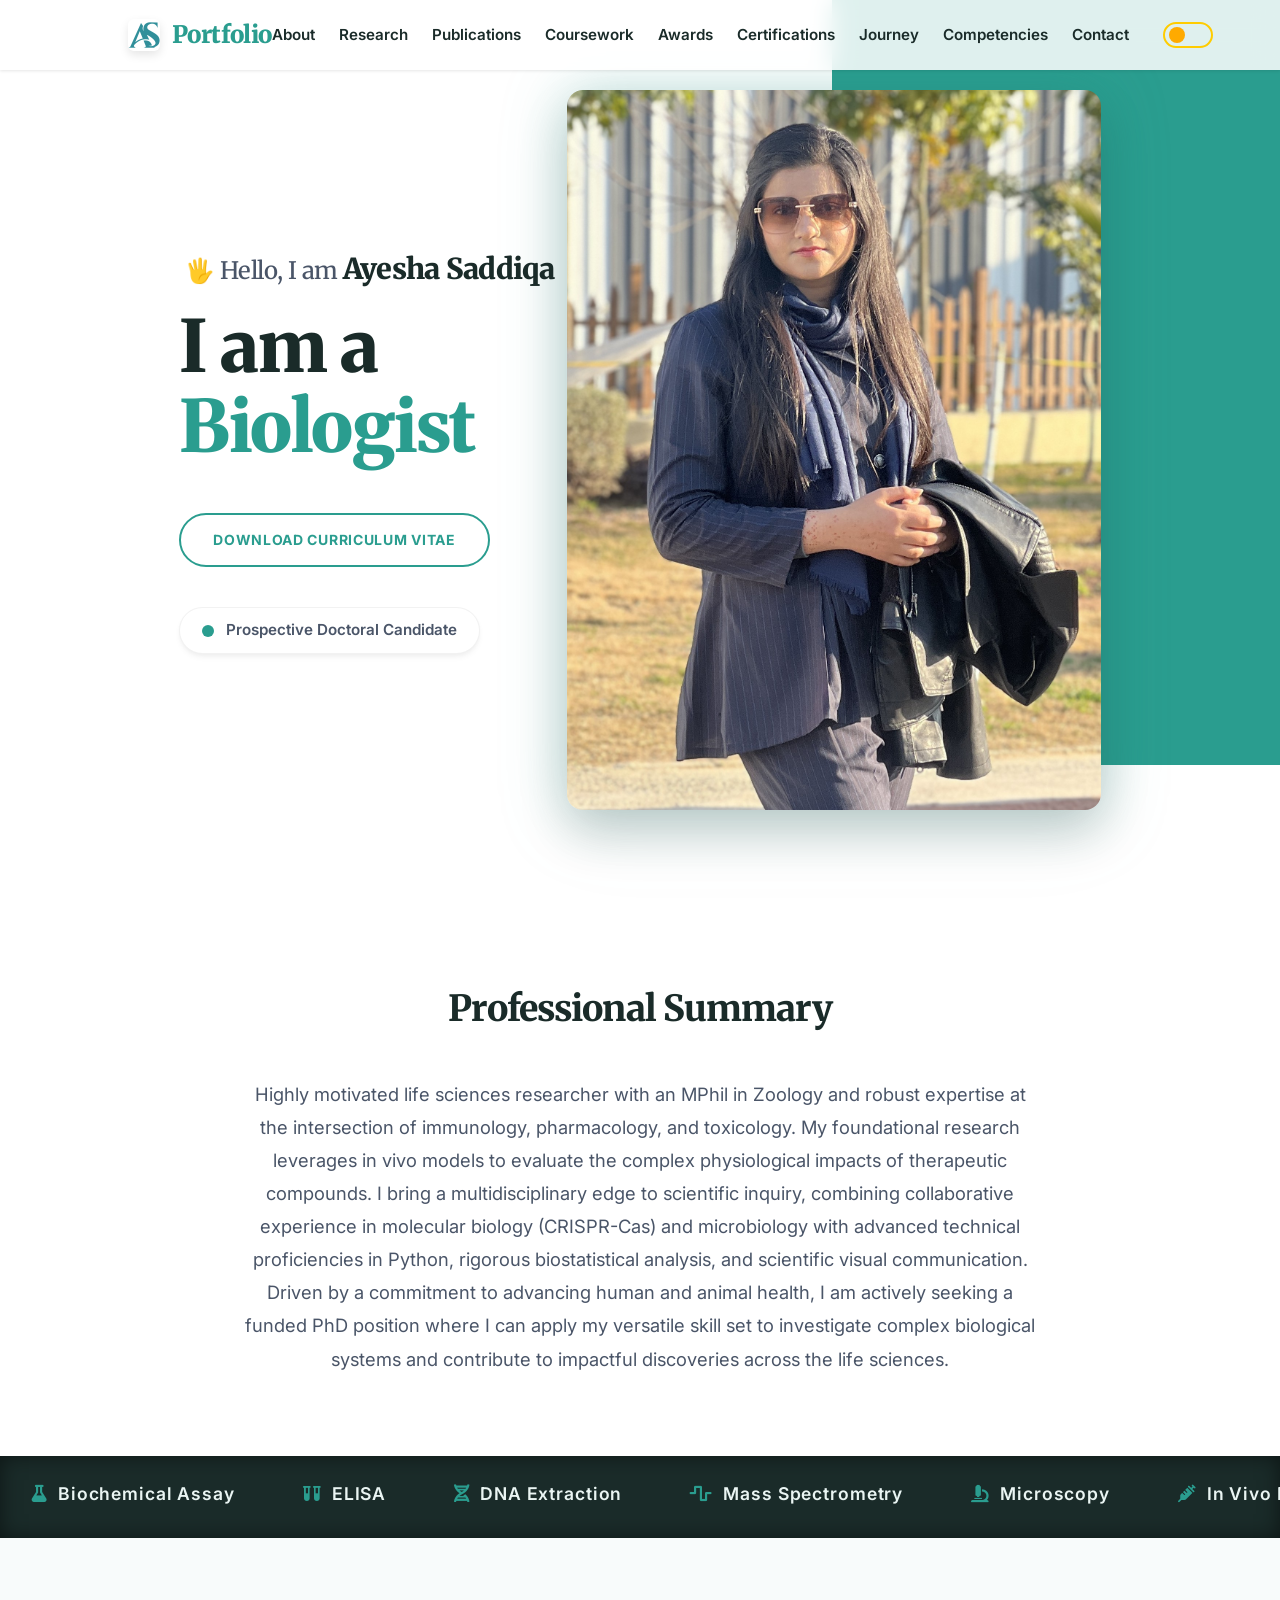
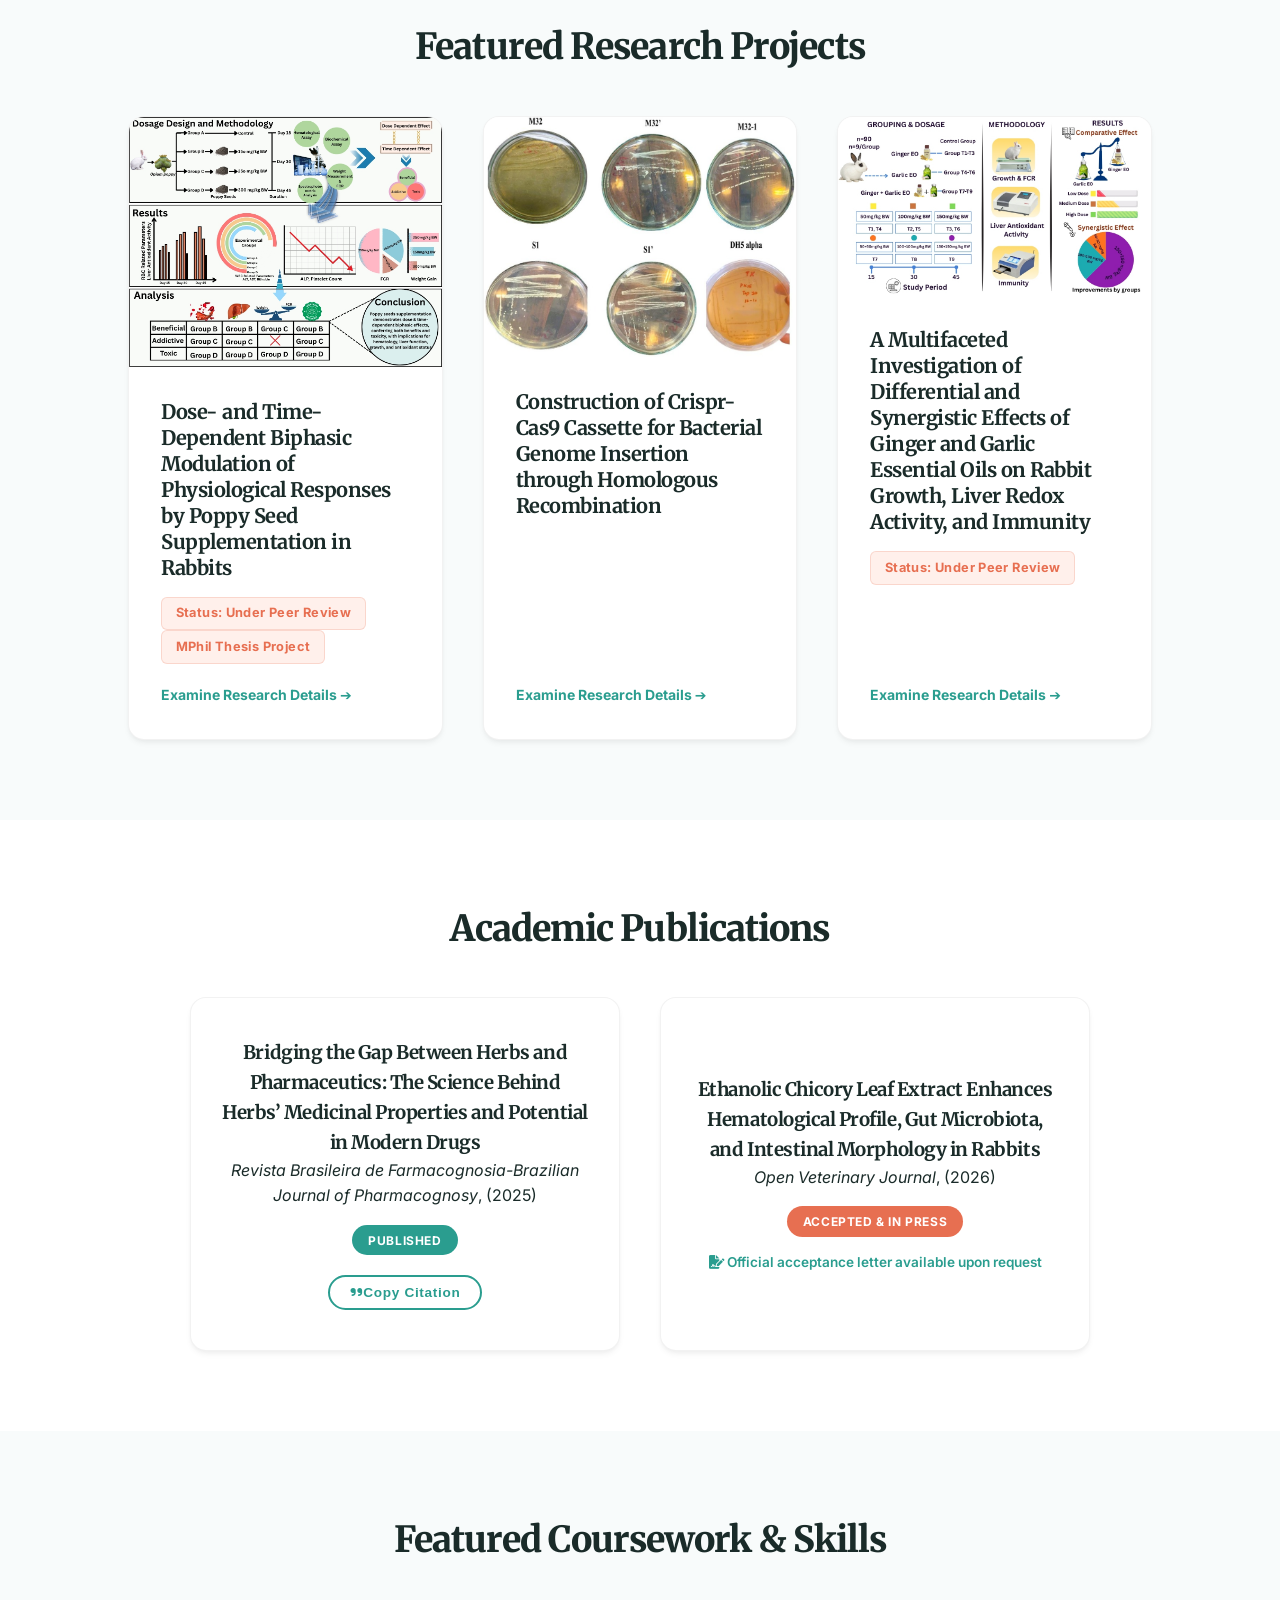
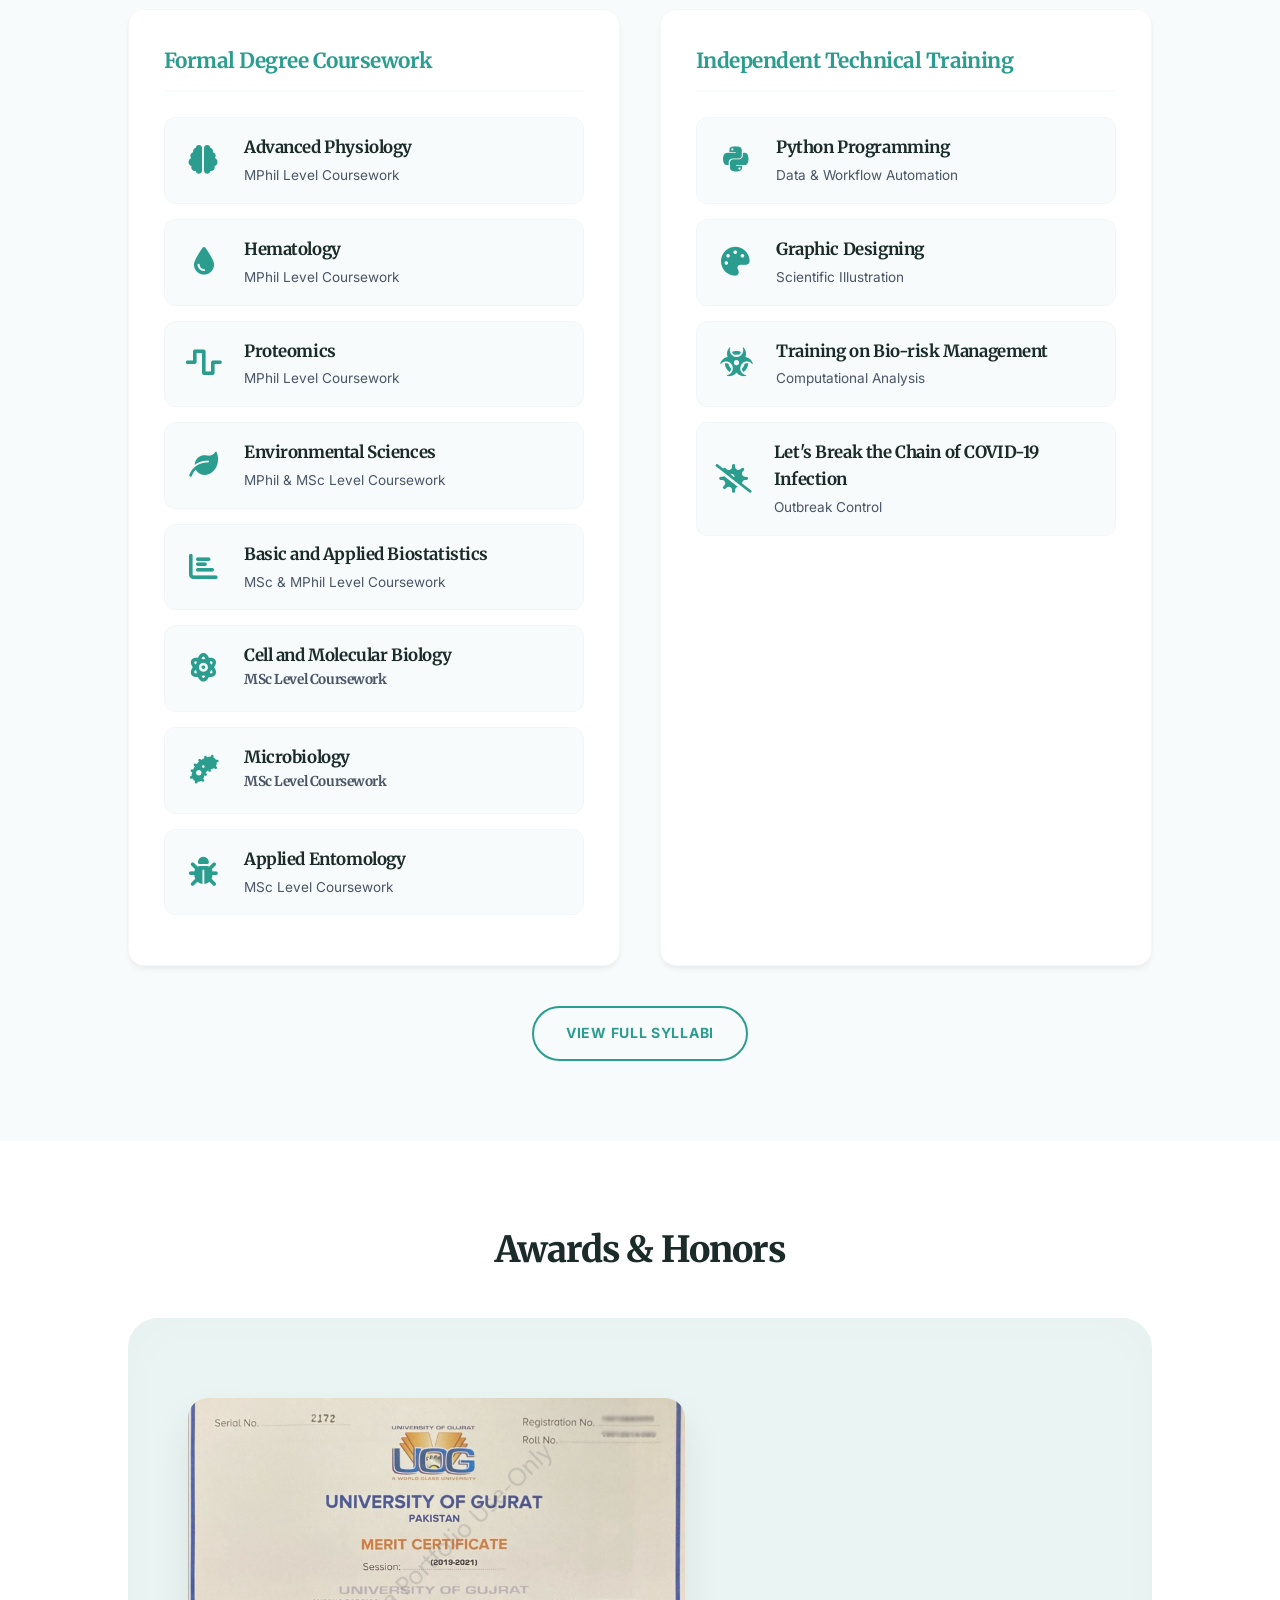
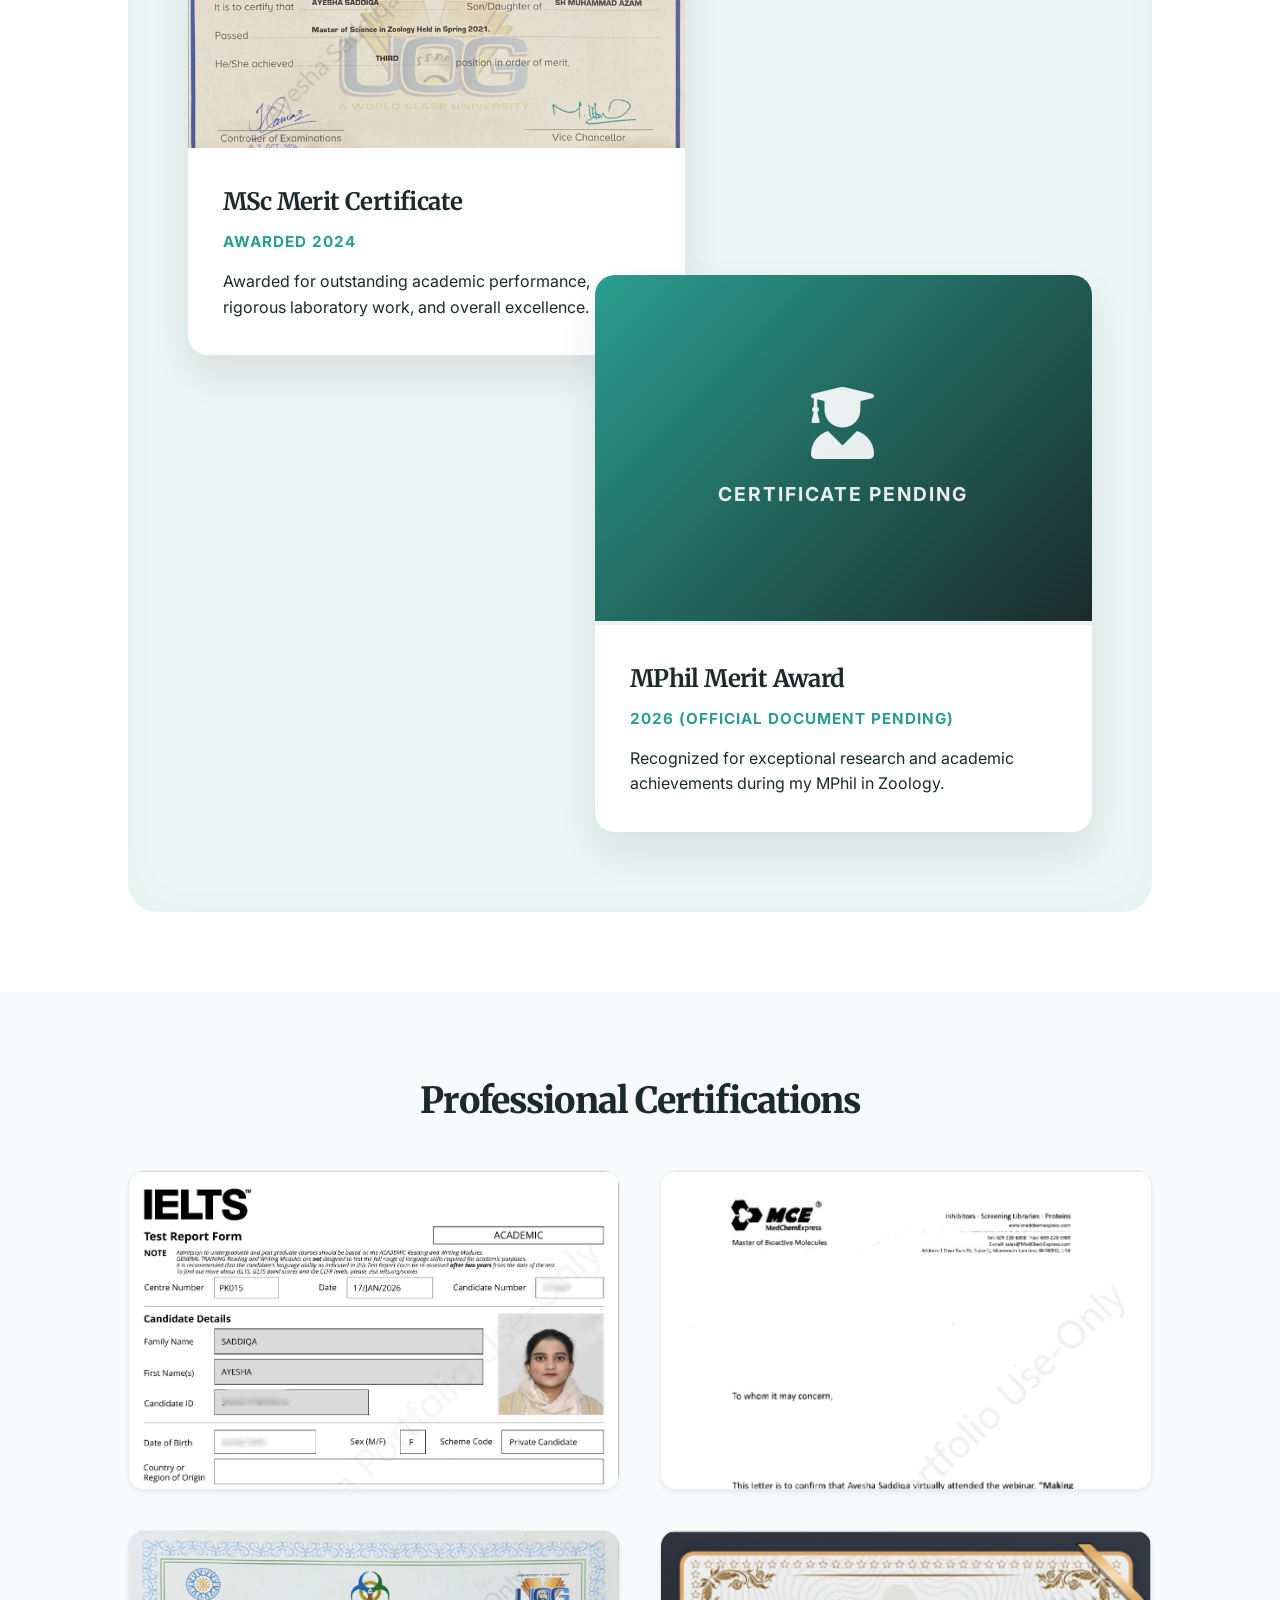
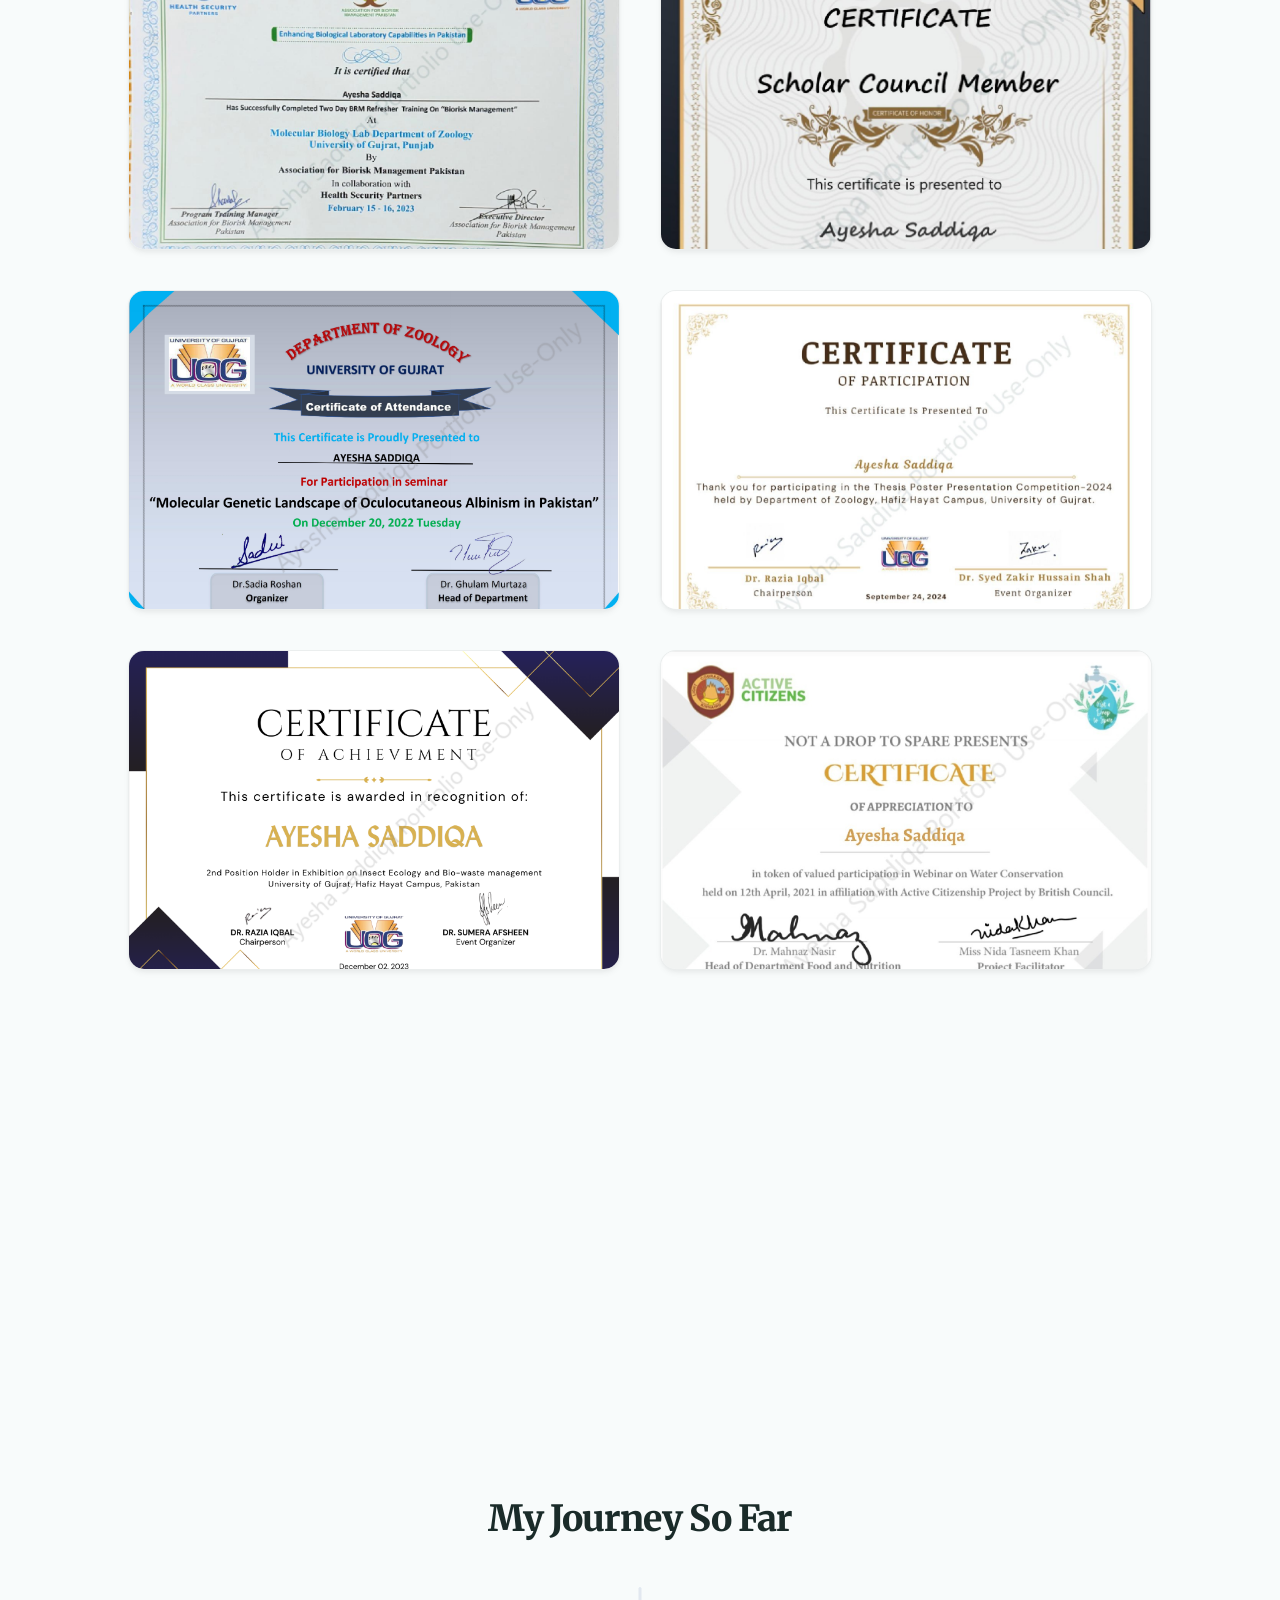
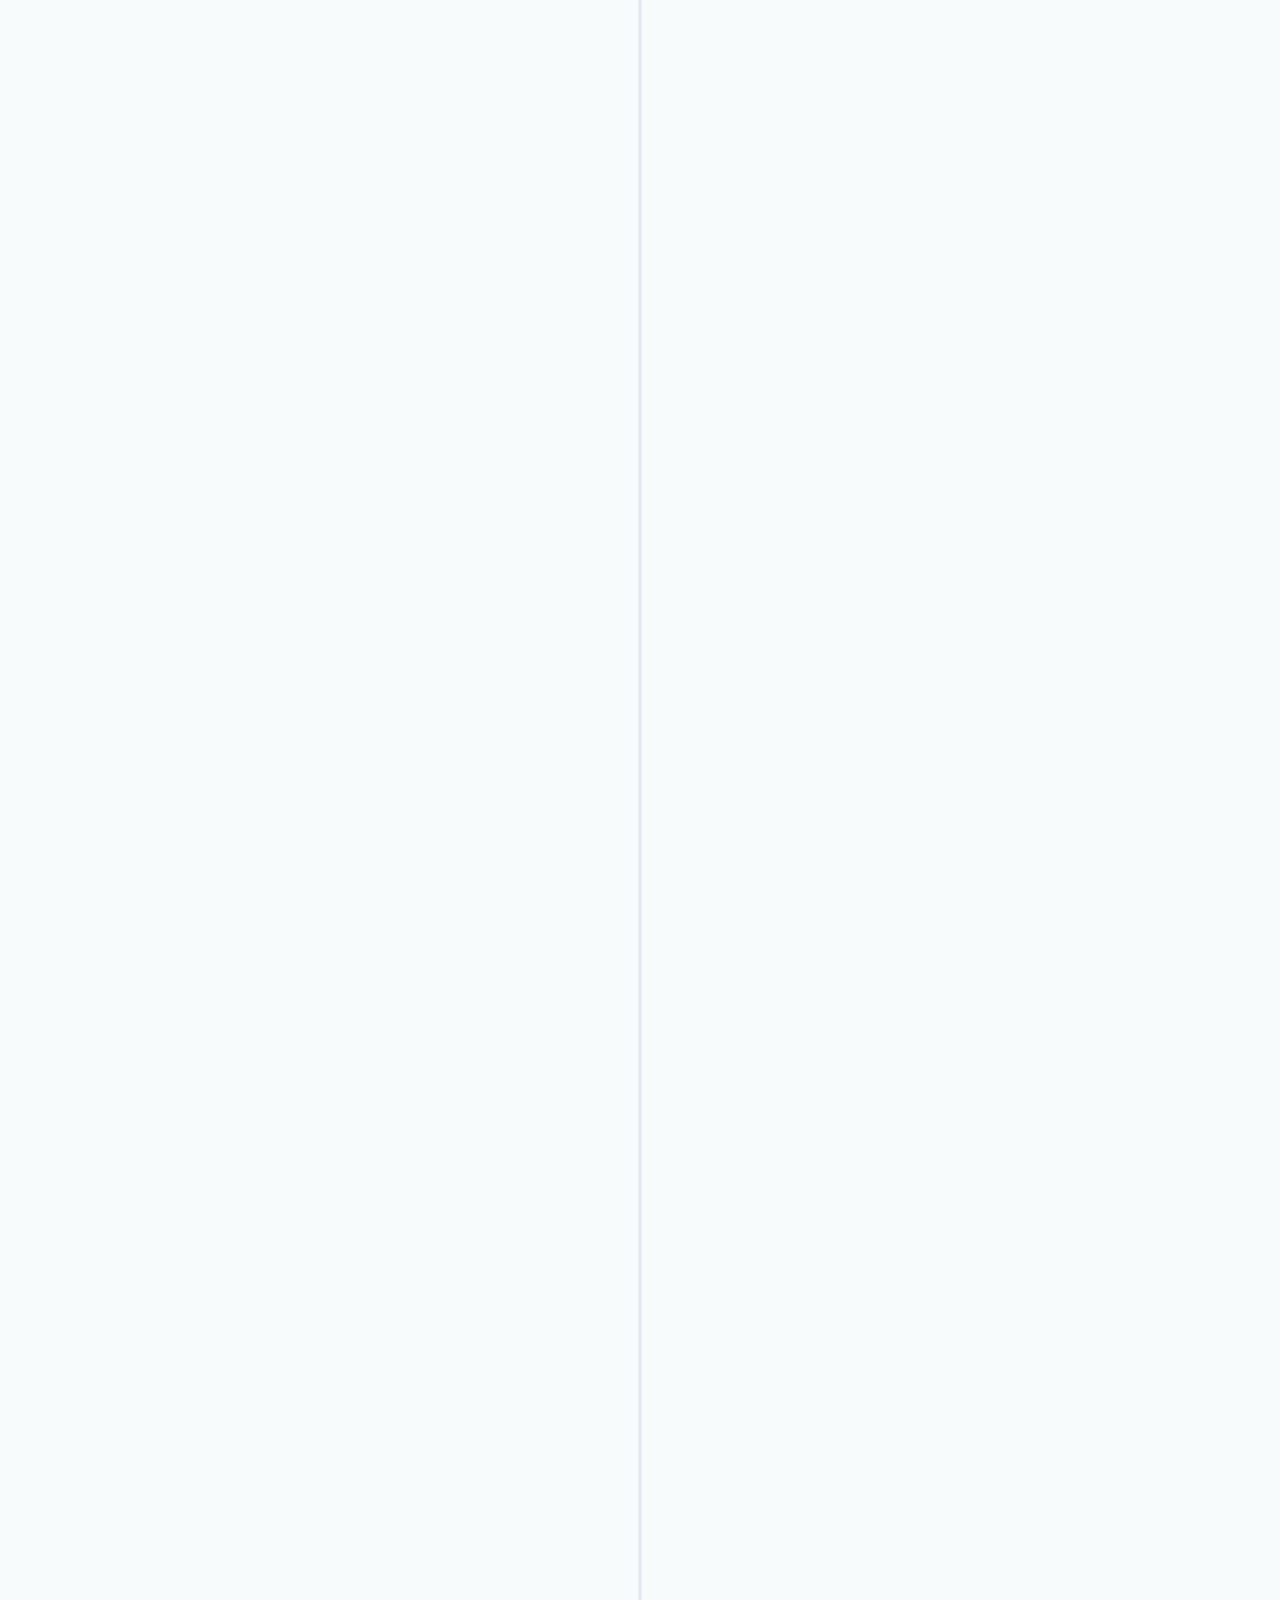
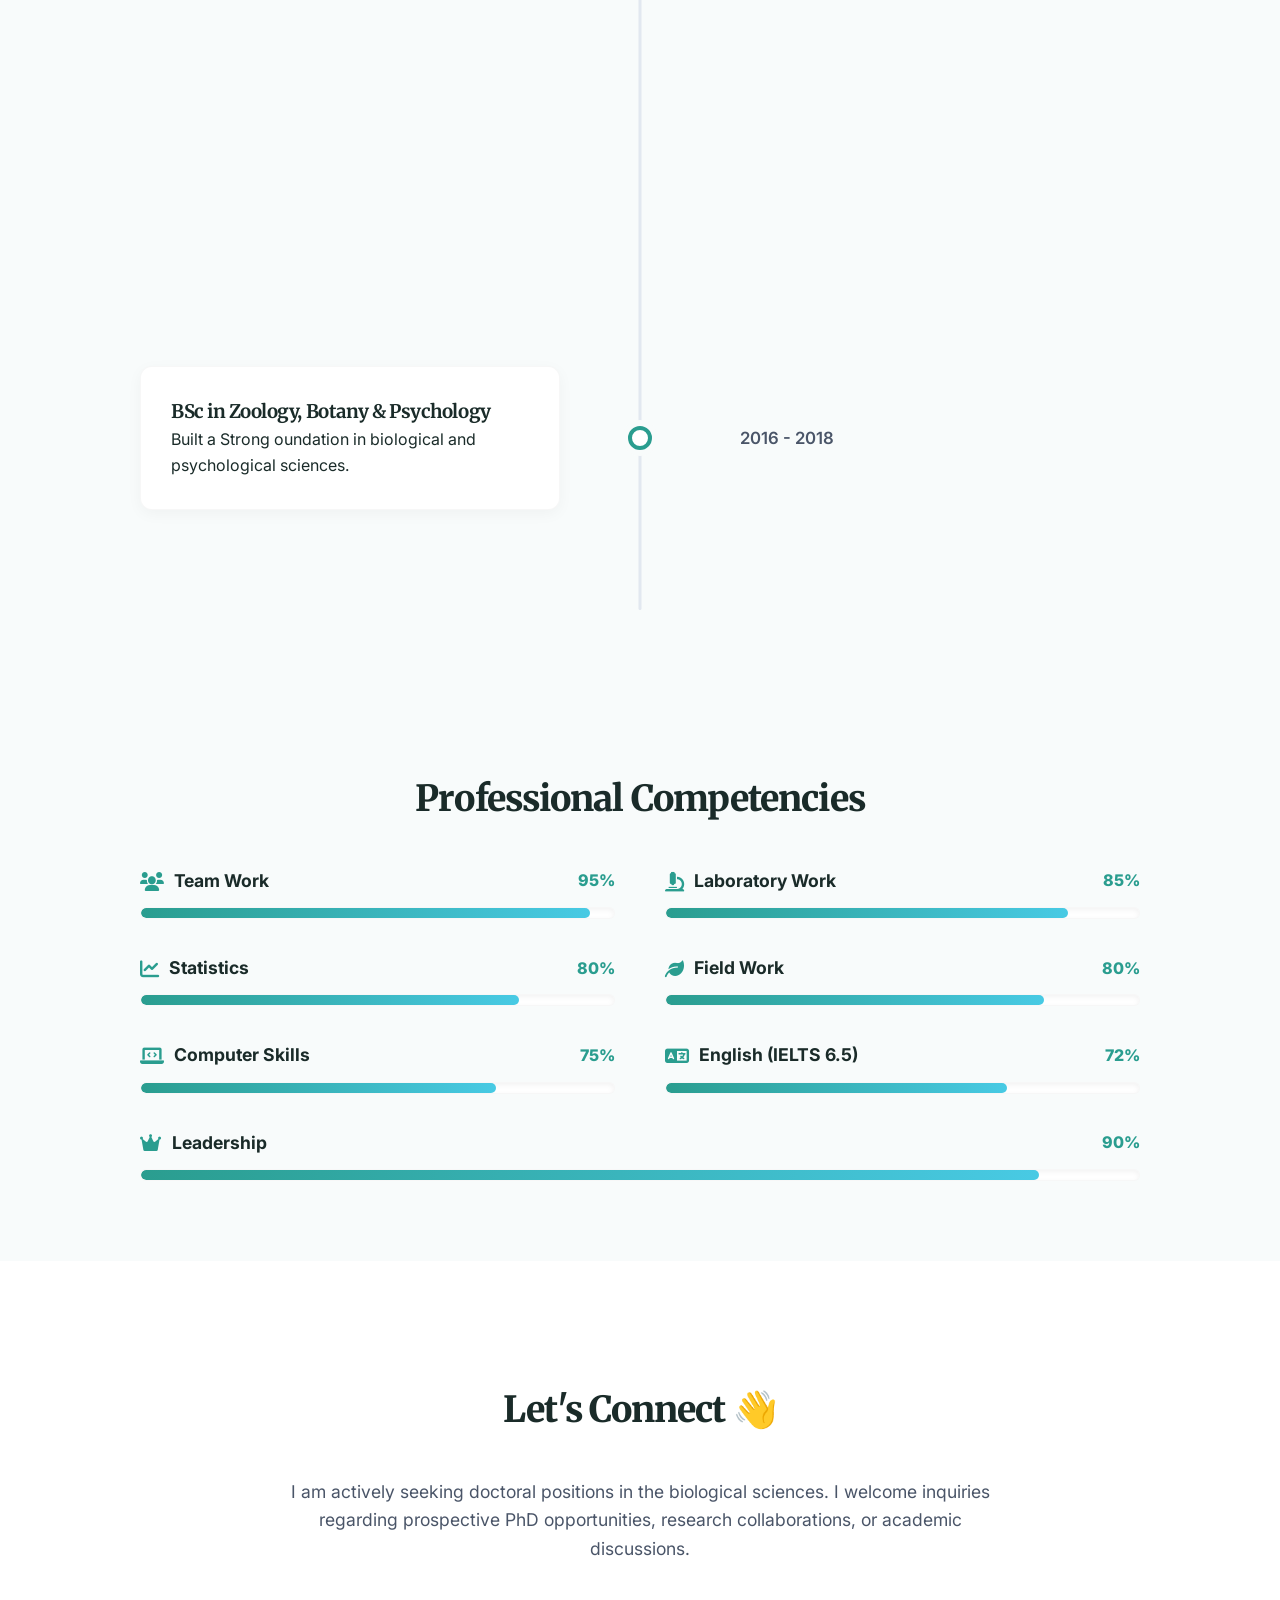
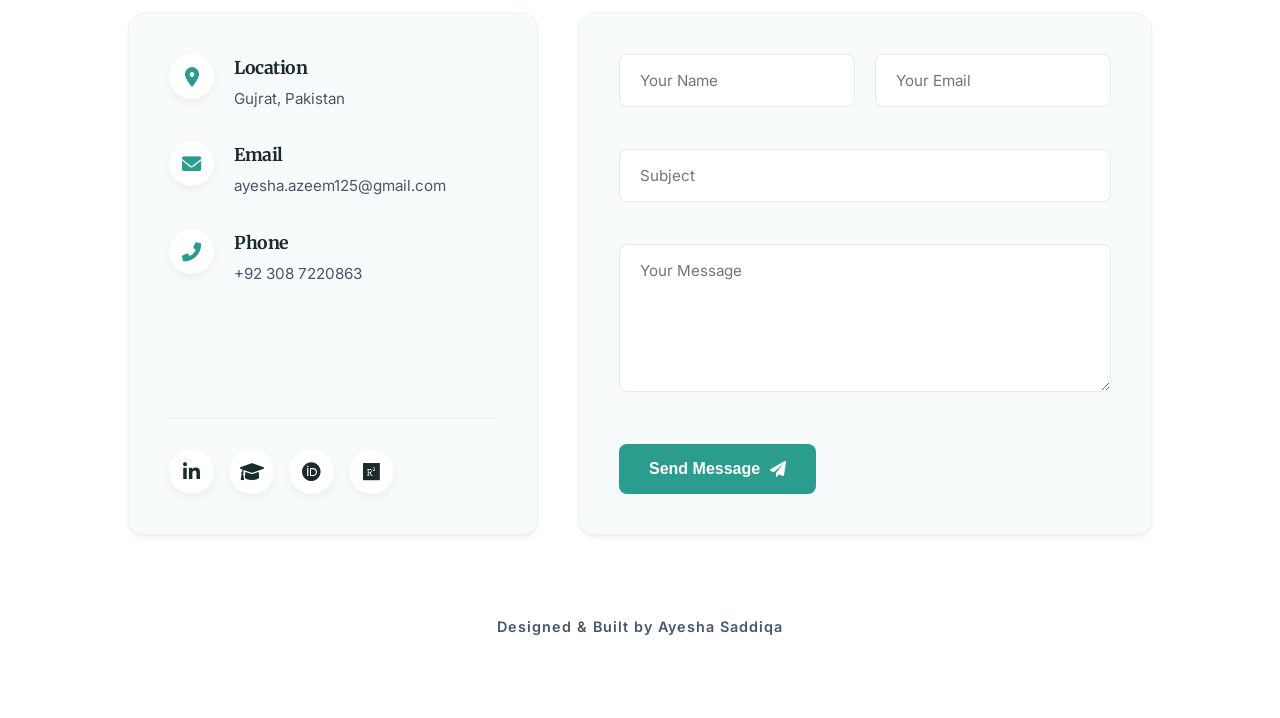
==== commit 164ece20: "Update index.html" ====
--- a/index.html
+++ b/index.html
@@ -20,7 +20,7 @@
     <meta property="og:image" content="https://raw.githubusercontent.com/Ayesha21734/Portfolio/refs/heads/main/IMG_1.JPG">
 
     <meta property="twitter:card" content="summary_large_image">
-    <meta property="twitter:url" content="https://Ayesha21734.github.io/portfolio/">
+    <meta property="twitter:url" content="https://ayesha-saddiqa-web.github.io/Portfolio/">
     <meta property="twitter:title" content="Ayesha Saddiqa | Academic Portfolio">
     <meta property="twitter:description" content="Biological Sciences Researcher seeking PhD opportunities. Explore my academic journey, publications, and research projects.">
     <meta property="twitter:image" content="https://raw.githubusercontent.com/Ayesha21734/Portfolio/refs/heads/main/IMG_1.JPG">
@@ -39,7 +39,7 @@
     <meta property="twitter:image" content="https://raw.githubusercontent.com/Ayesha21734/Portfolio/refs/heads/main/IMG_1.JPG">
     <link rel="image_src" href="https://raw.githubusercontent.com/Ayesha21734/Portfolio/refs/heads/main/IMG_1.JPG">
 
-    <link rel="canonical" href="https://Ayesha21734.github.io/Portfolio/">
+    <link rel="canonical" href="https://ayesha-saddiqa-web.github.io/Portfolio/">
 </head>
 <body>
 
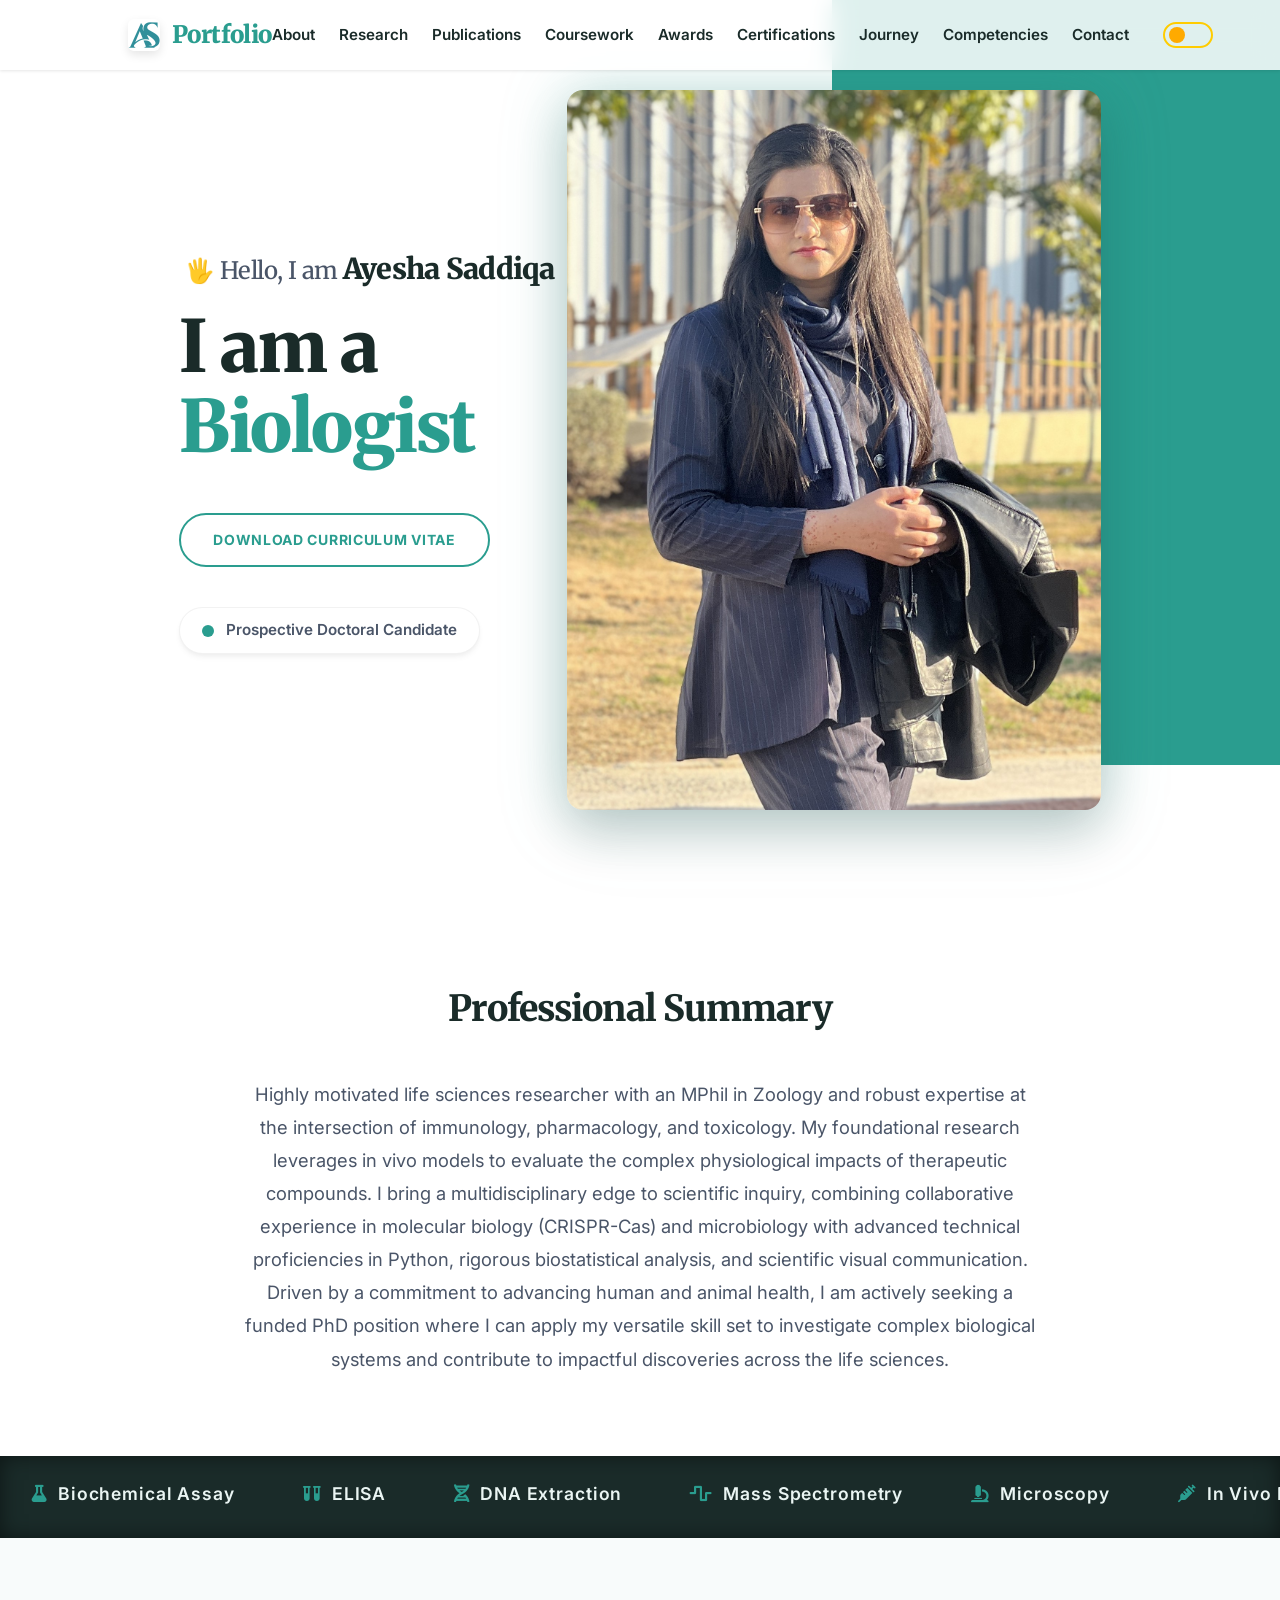
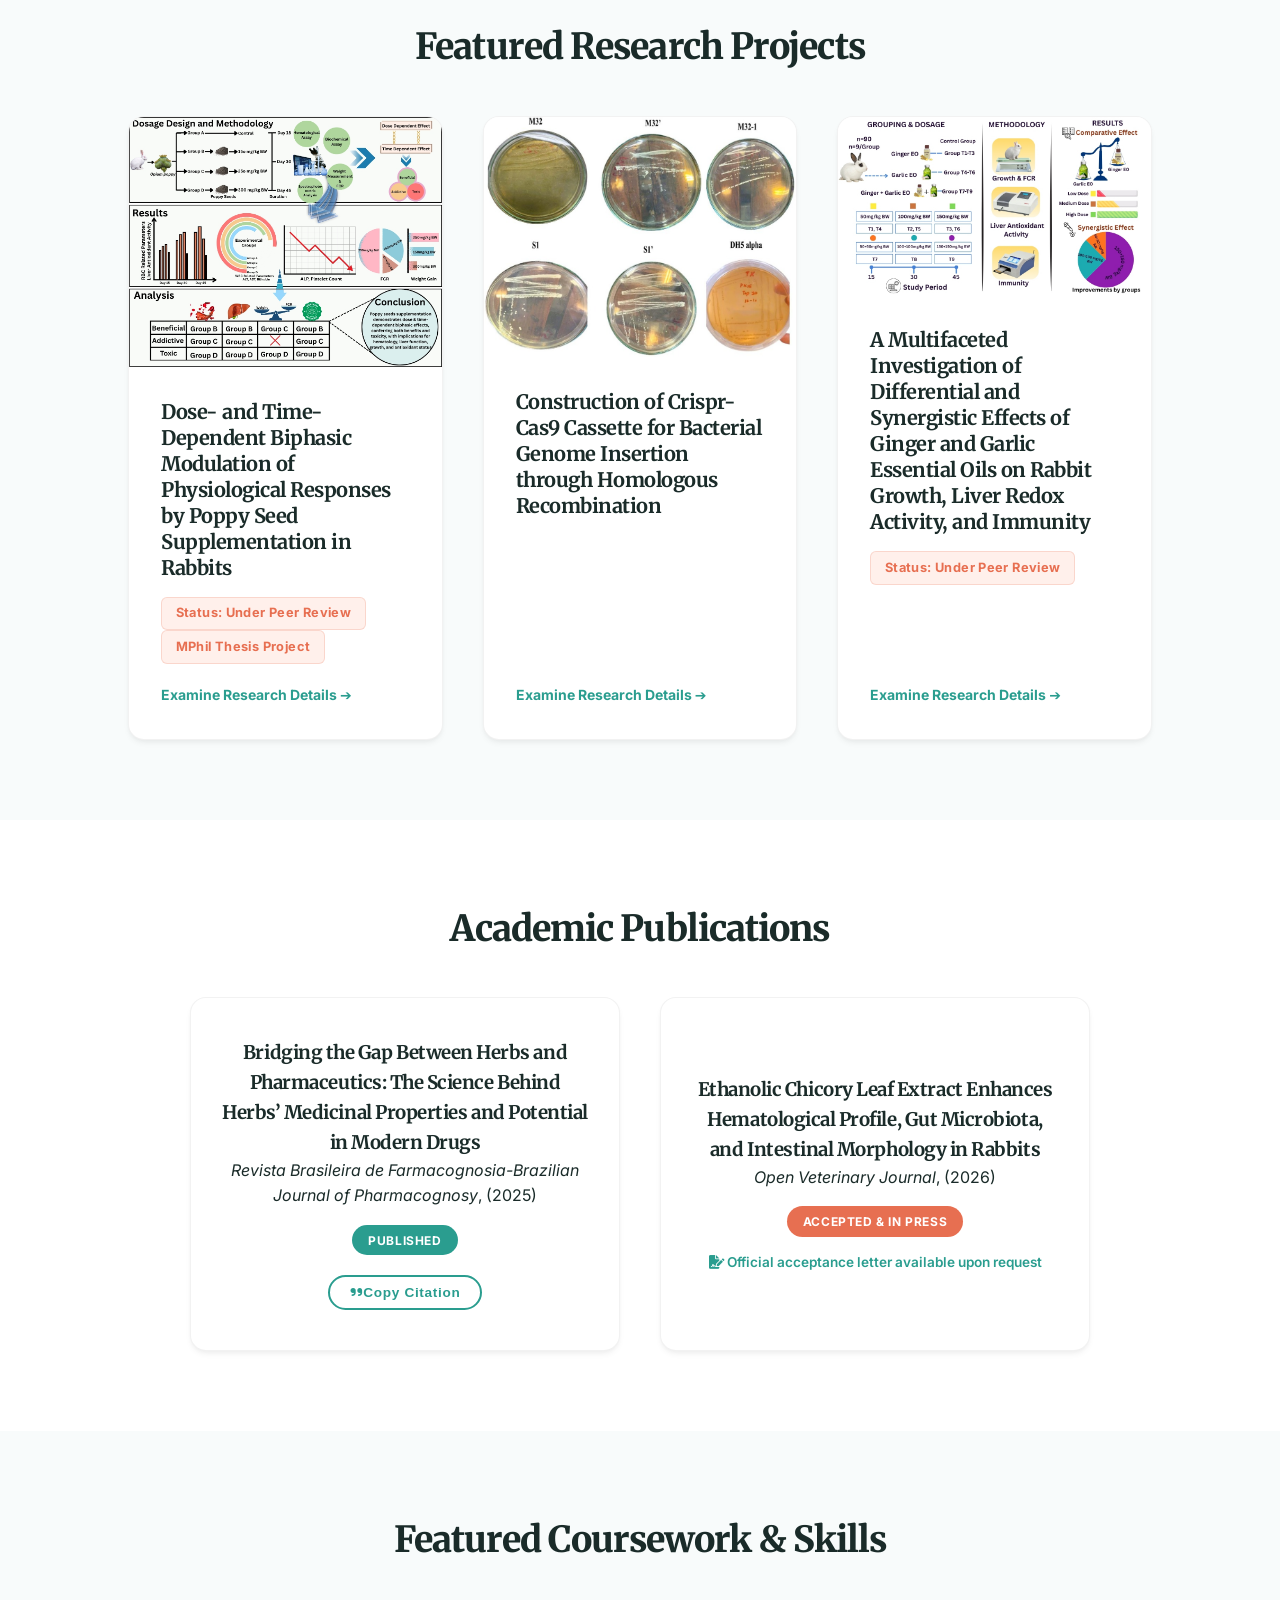
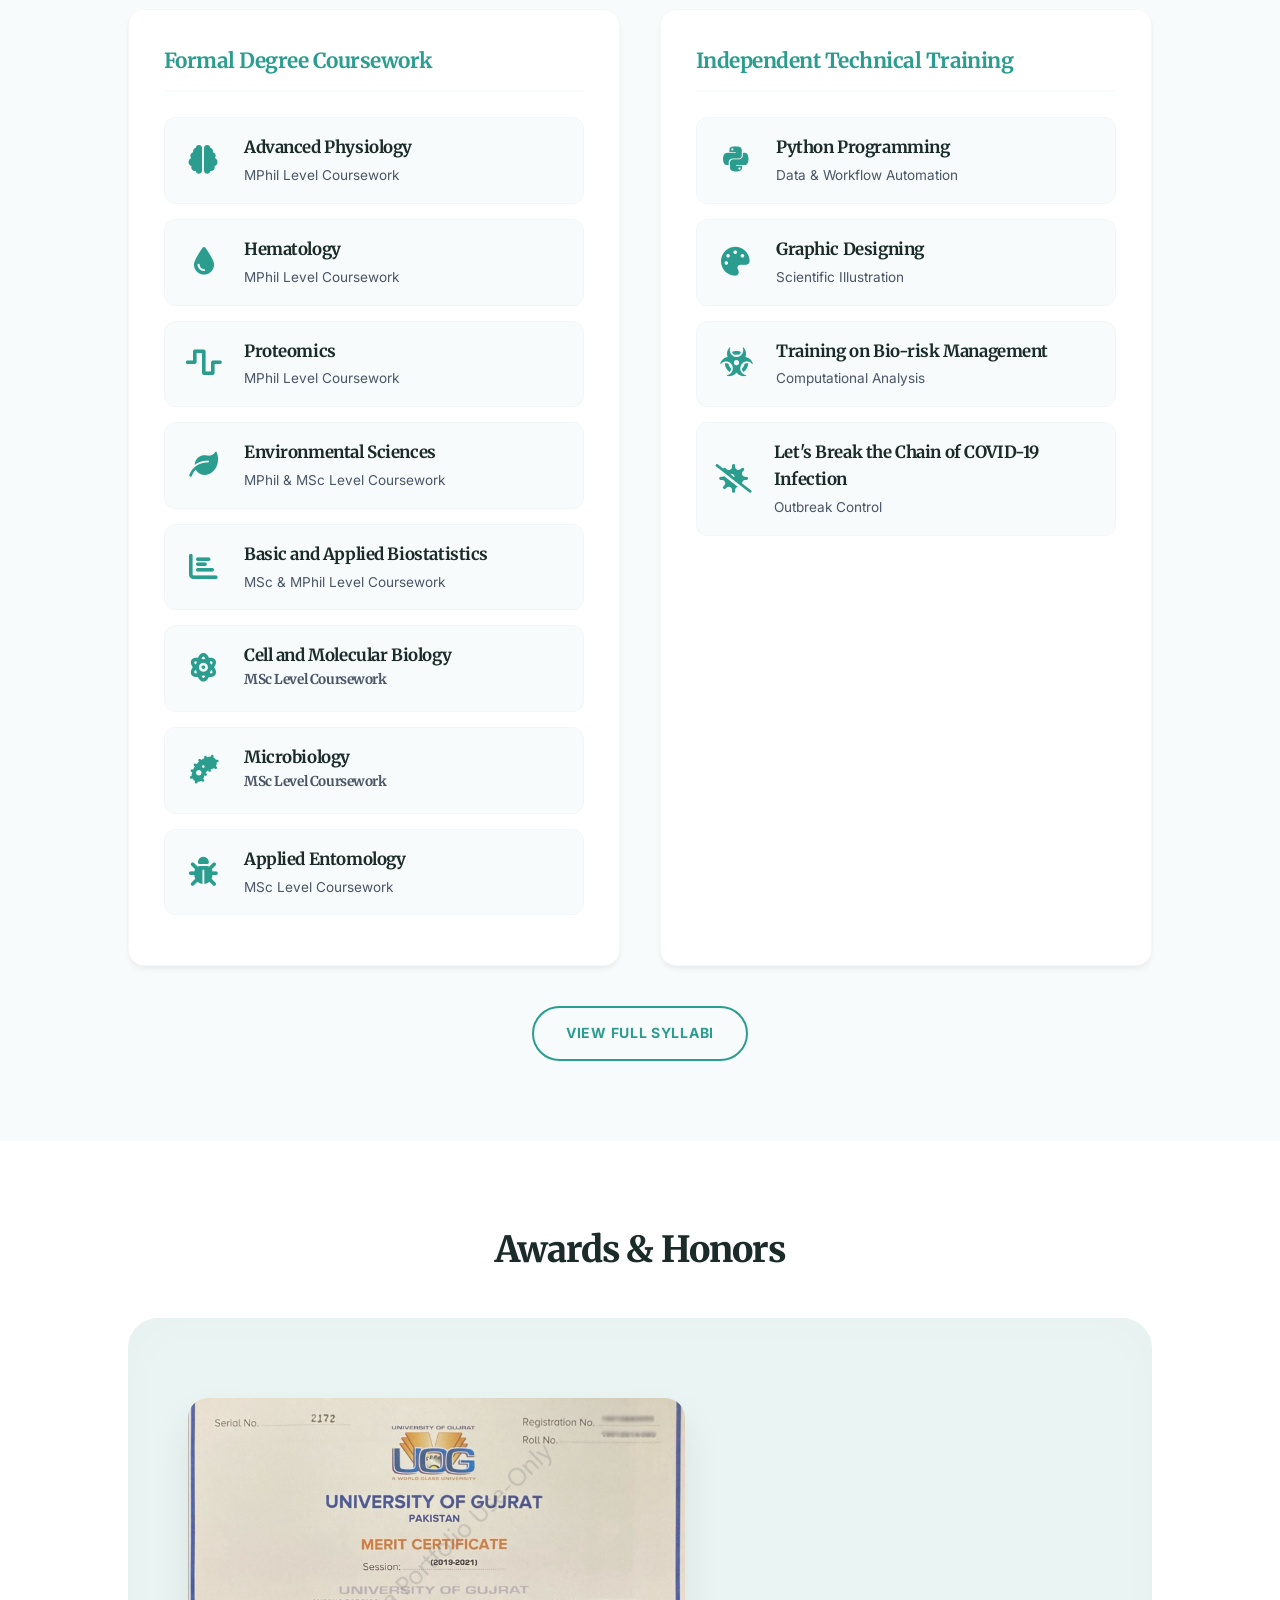
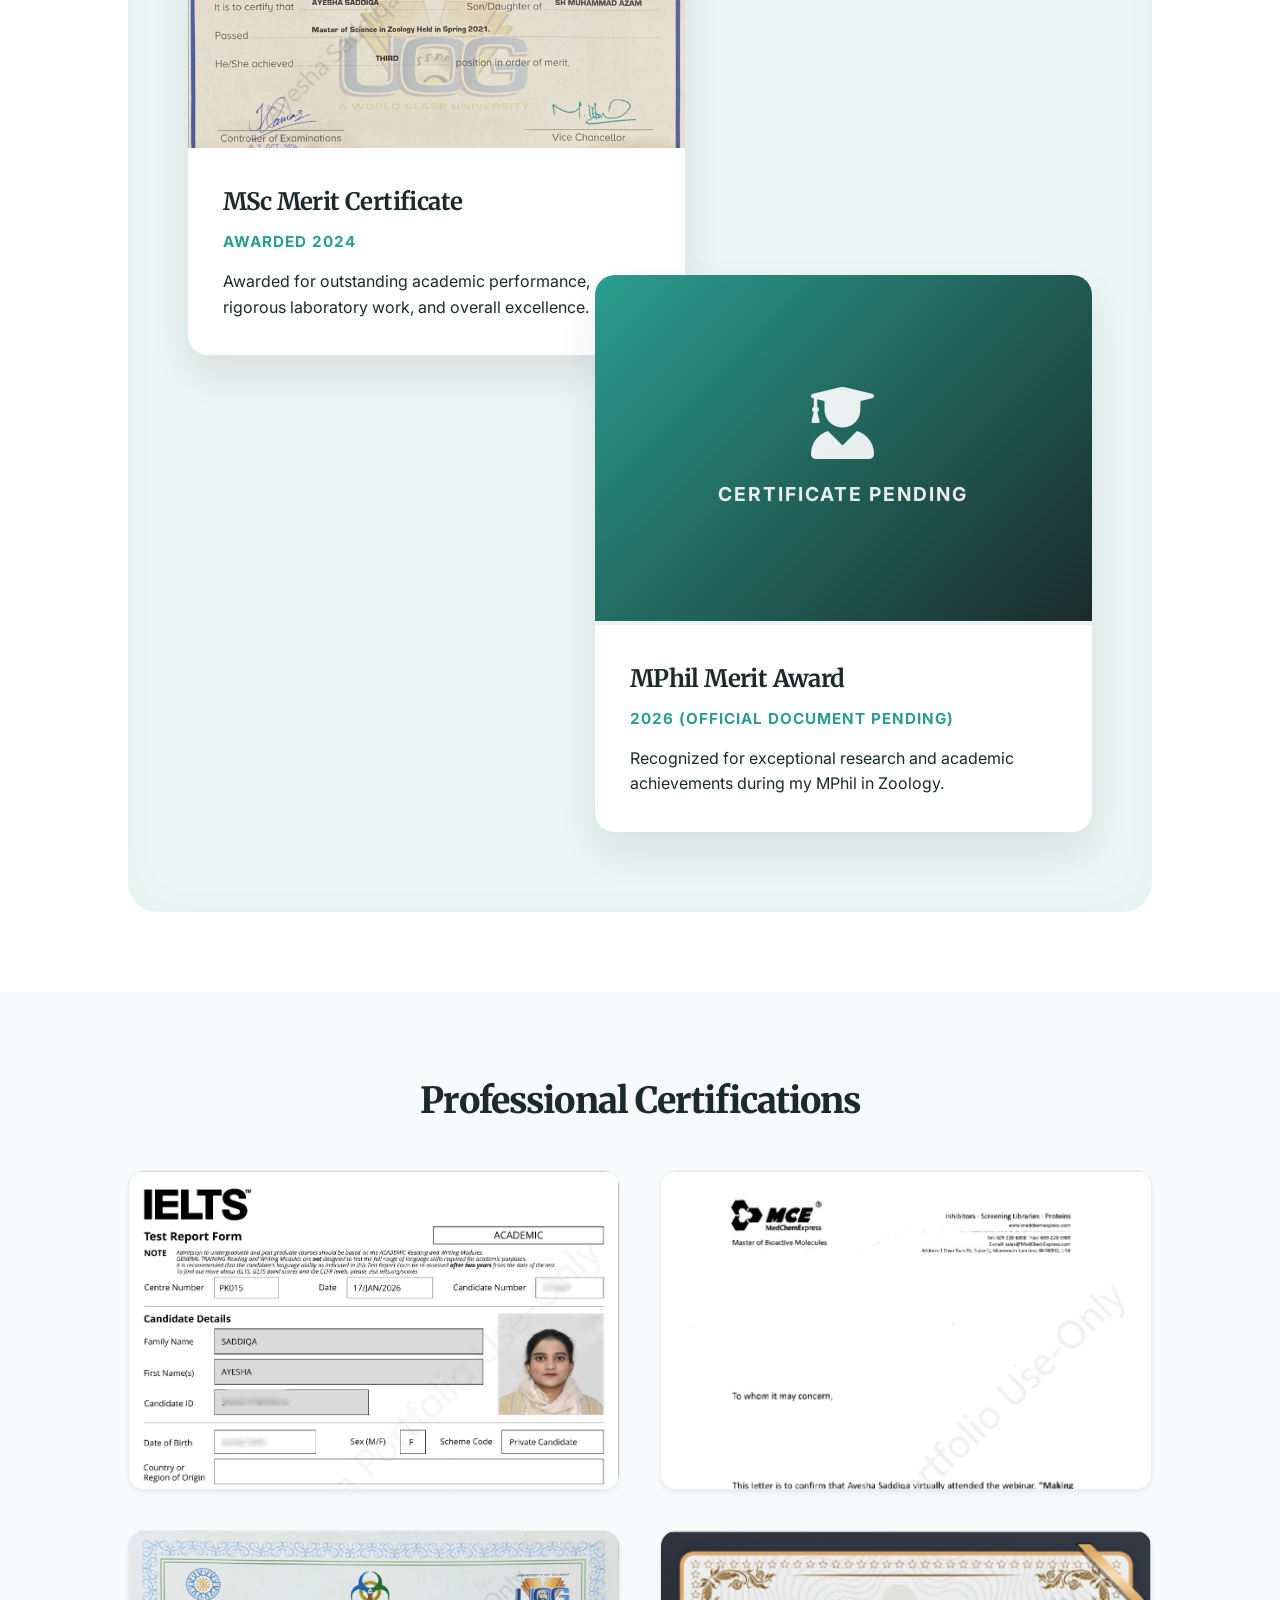
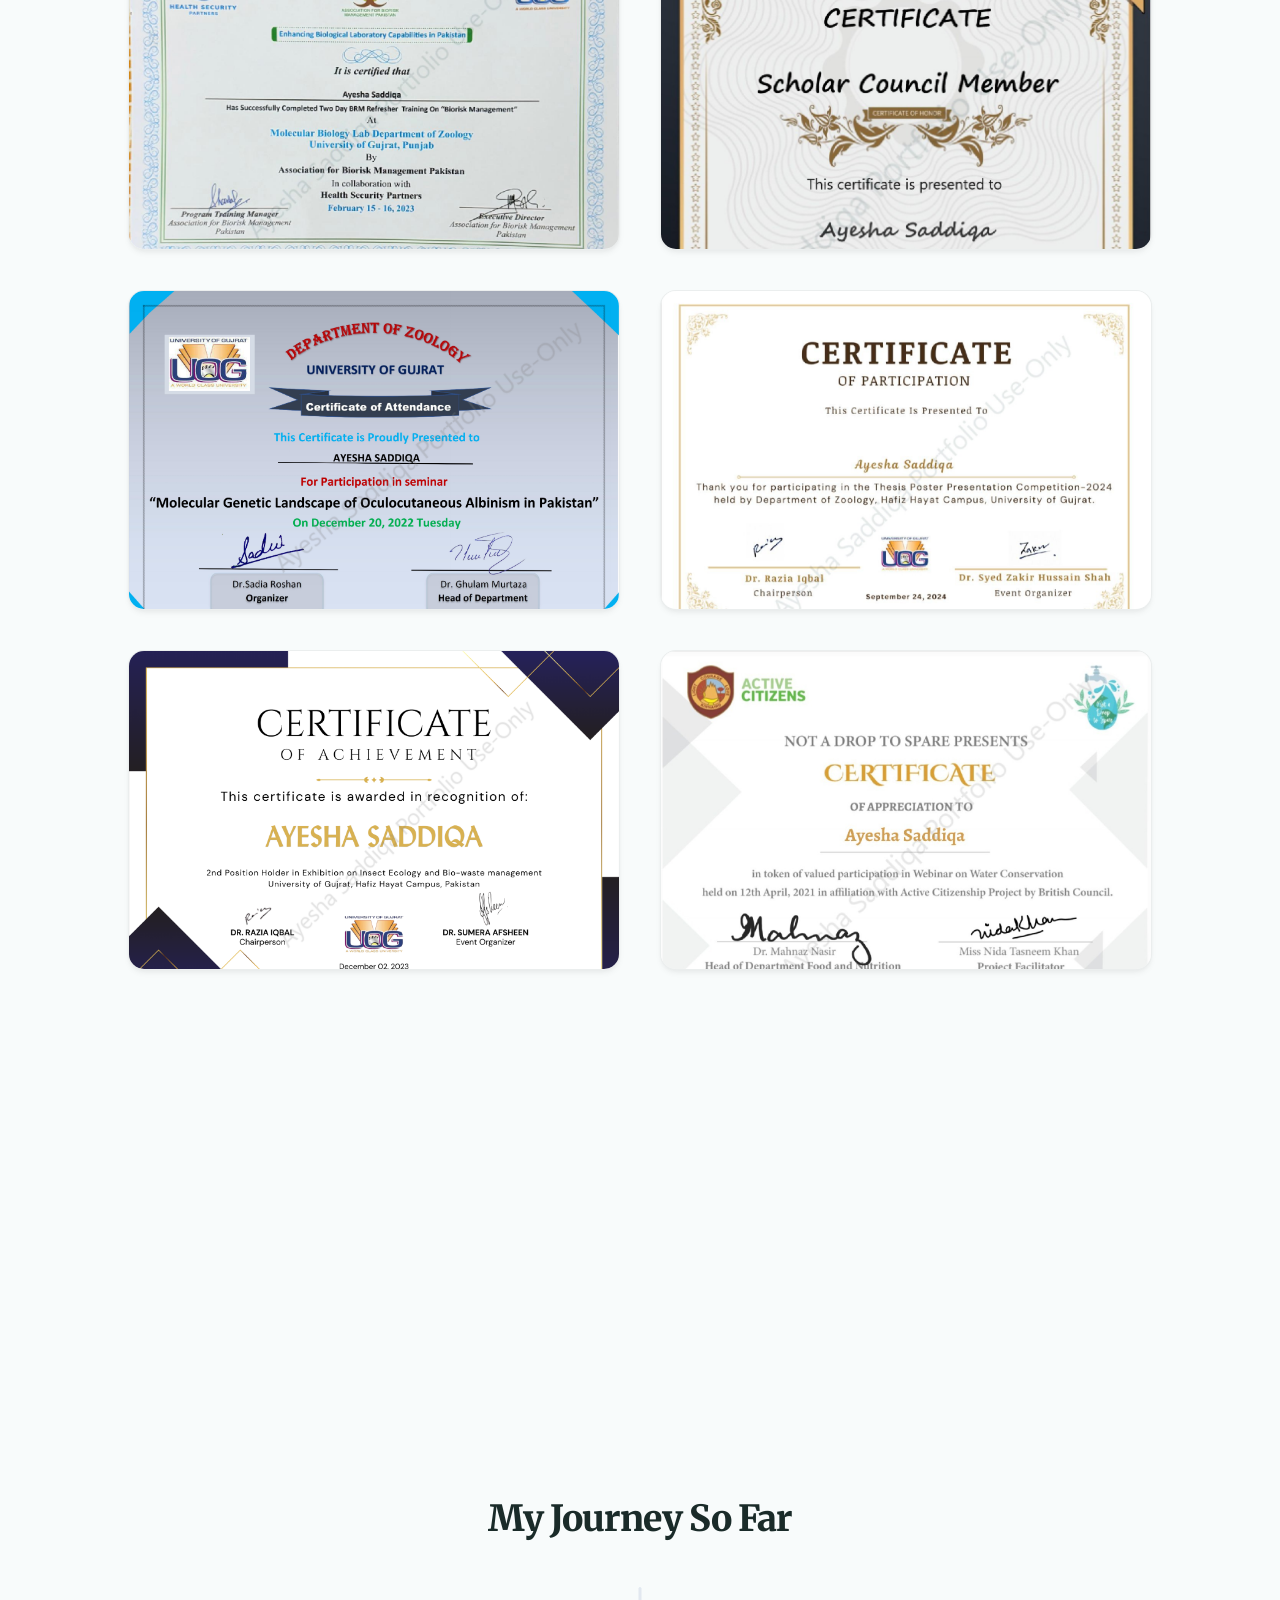
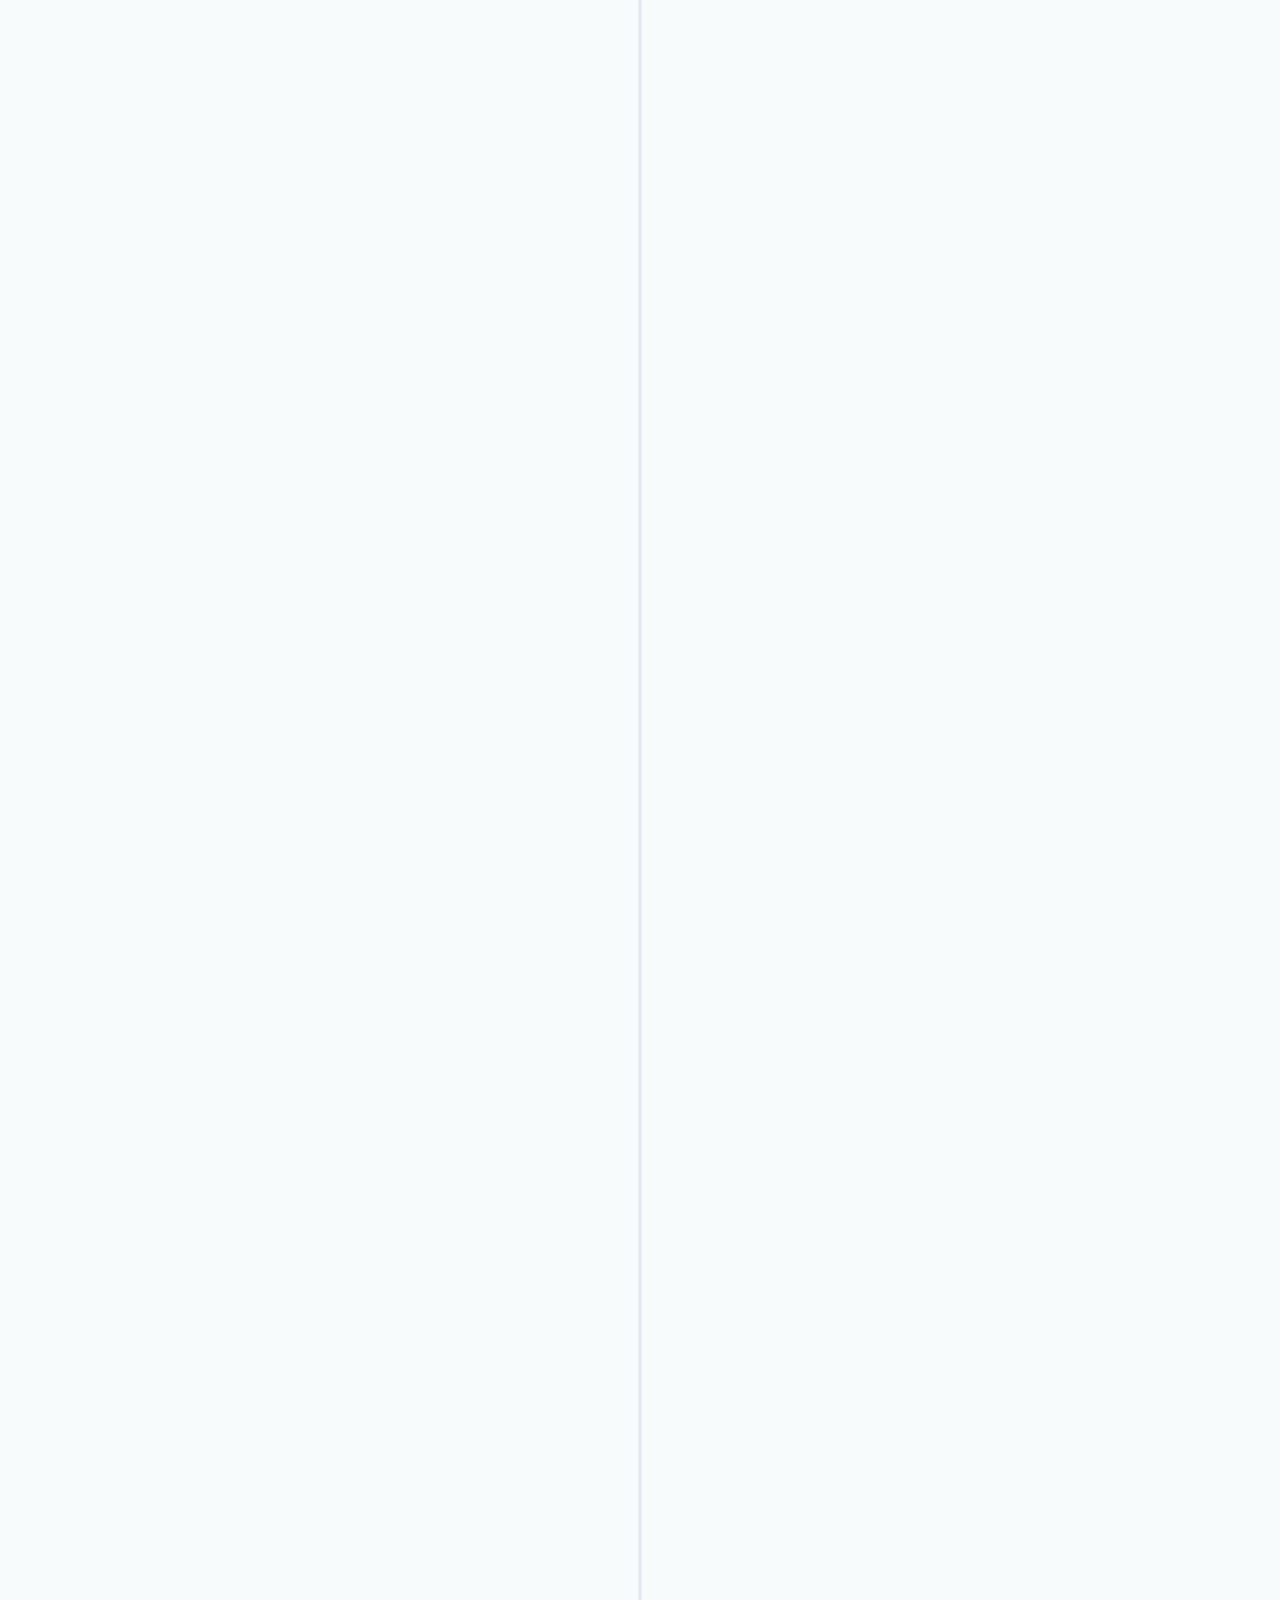
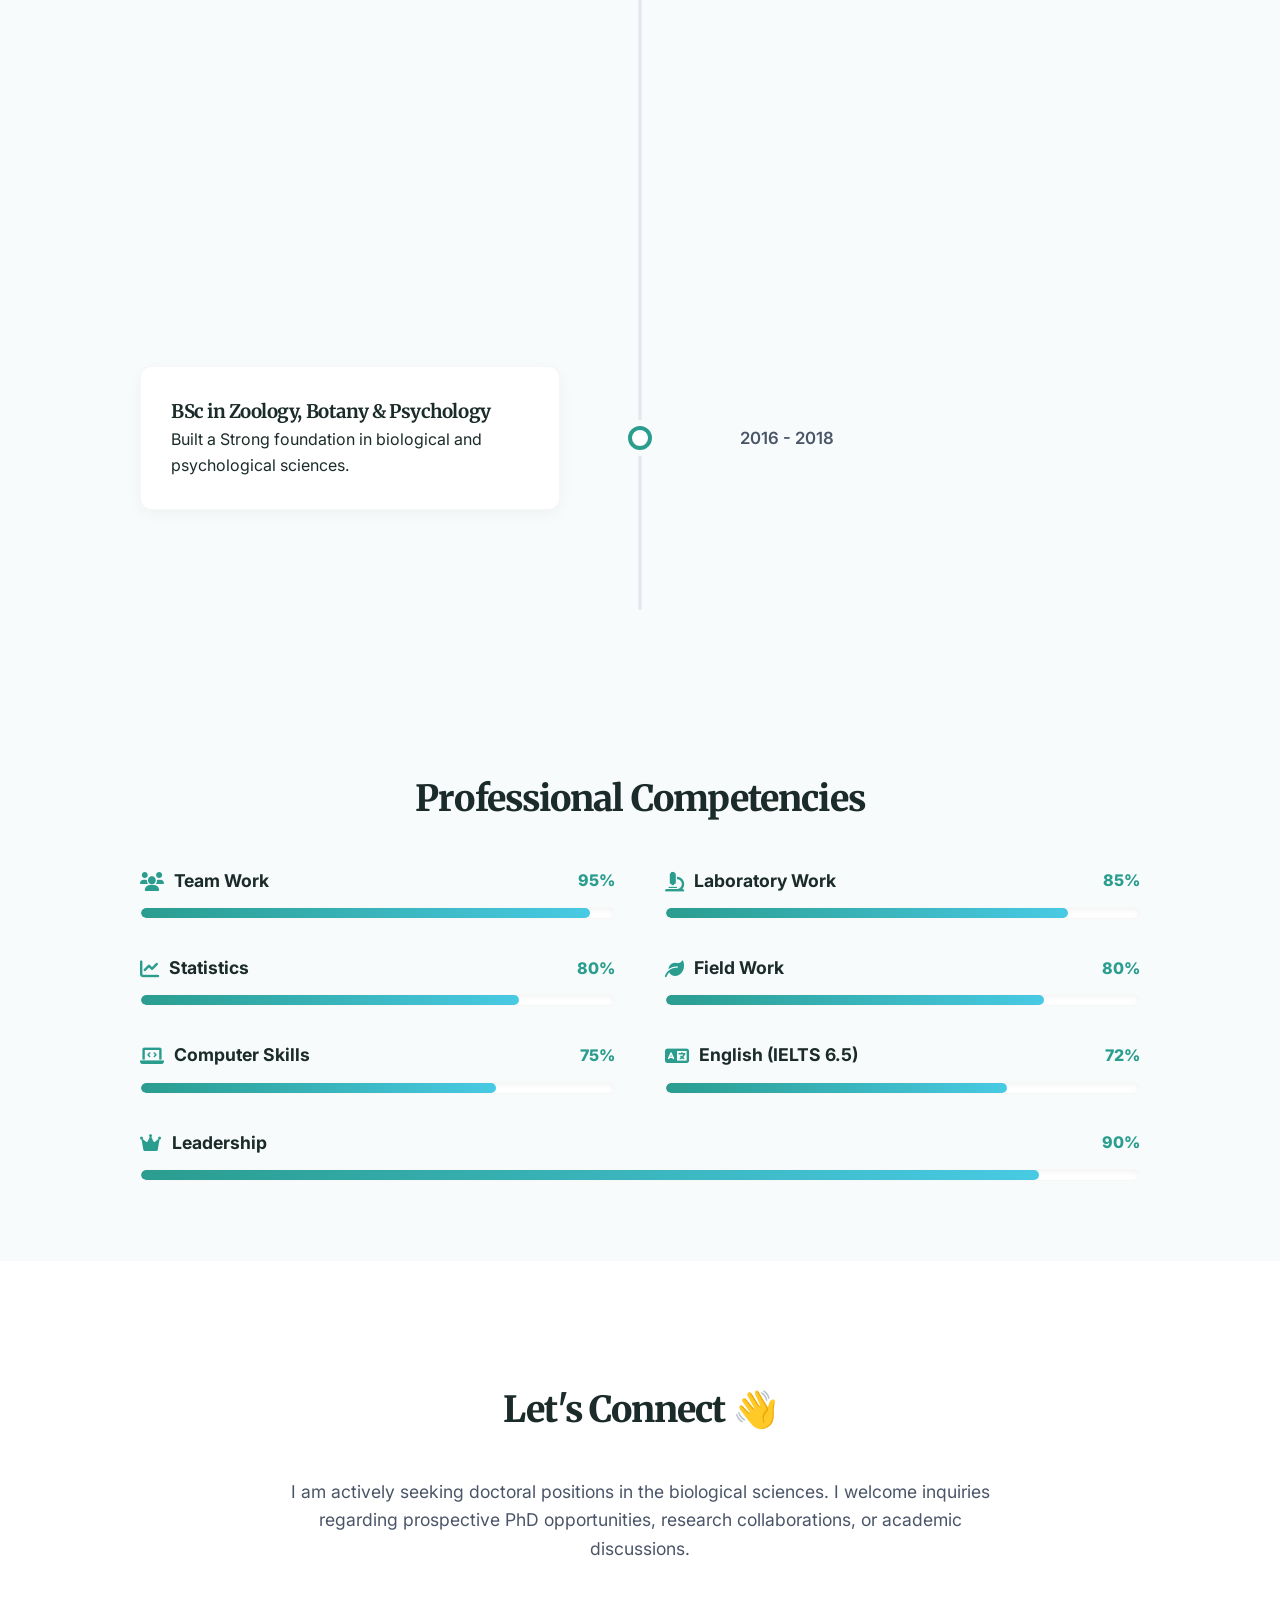
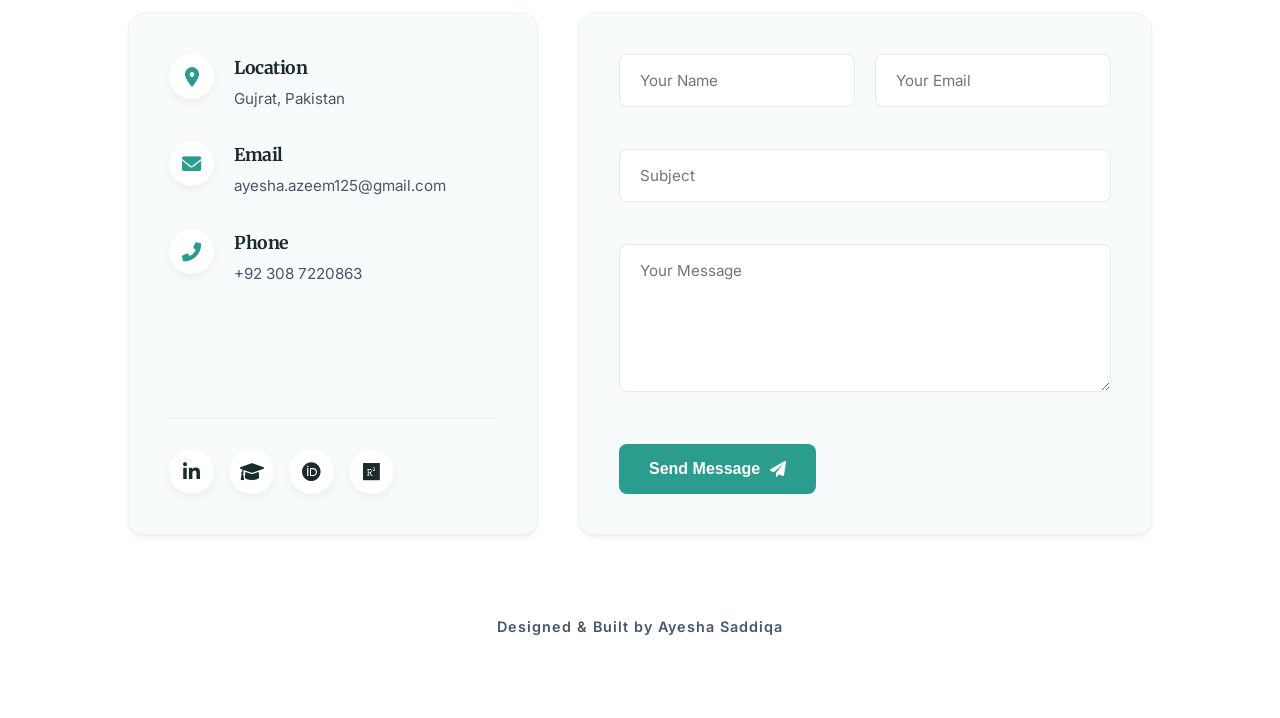
==== commit 34318650: "Update index.html" ====
--- a/index.html
+++ b/index.html
@@ -17,13 +17,13 @@
     <meta property="og:type" content="website">
     <meta property="og:title" content="Ayesha Saddiqa | Biological Researcher Portfolio">
     <meta property="og:description" content="MPhil Biological Researcher specializing in animal physiology, histology, and toxicological assessments.">
-    <meta property="og:image" content="https://raw.githubusercontent.com/Ayesha21734/Portfolio/refs/heads/main/IMG_1.JPG">
+    <meta property="og:image" content="https://raw.githubusercontent.com/Ayesha-Saddiqa-Web/Portfolio/refs/heads/main/IMG_1.JPG">
 
     <meta property="twitter:card" content="summary_large_image">
     <meta property="twitter:url" content="https://ayesha-saddiqa-web.github.io/Portfolio/">
     <meta property="twitter:title" content="Ayesha Saddiqa | Academic Portfolio">
     <meta property="twitter:description" content="Biological Sciences Researcher seeking PhD opportunities. Explore my academic journey, publications, and research projects.">
-    <meta property="twitter:image" content="https://raw.githubusercontent.com/Ayesha21734/Portfolio/refs/heads/main/IMG_1.JPG">
+    <meta property="twitter:image" content="https://raw.githubusercontent.com/Ayesha-Saddiqa-Web/Portfolio/refs/heads/main/IMG_1.JPG">
     
     <link rel="preconnect" href="https://fonts.googleapis.com">
     <link rel="preconnect" href="https://fonts.gstatic.com" crossorigin>
@@ -35,9 +35,9 @@
         <meta charset="UTF-8">
     <title>Ayesha Saddiqa | Portfolio</title>
 
-    <meta property="og:image" content="https://raw.githubusercontent.com/Ayesha21734/Portfolio/refs/heads/main/IMG_1.JPG">
-    <meta property="twitter:image" content="https://raw.githubusercontent.com/Ayesha21734/Portfolio/refs/heads/main/IMG_1.JPG">
-    <link rel="image_src" href="https://raw.githubusercontent.com/Ayesha21734/Portfolio/refs/heads/main/IMG_1.JPG">
+    <meta property="og:image" content="https://raw.githubusercontent.com/Ayesha-Saddiqa-Web/Portfolio/refs/heads/main/IMG_1.JPG">
+    <meta property="twitter:image" content="https://raw.githubusercontent.com/Ayesha-Saddiqa-Web/Portfolio/refs/heads/main/IMG_1.JPG">
+    <link rel="image_src" href="https://raw.githubusercontent.com/Ayesha-Saddiqa-Web/Portfolio/refs/heads/main/IMG_1.JPG">
 
     <link rel="canonical" href="https://ayesha-saddiqa-web.github.io/Portfolio/">
 </head>
@@ -324,7 +324,7 @@
                 <div class="timeline-item right fade-up"><div class="timeline-date">2020 - 2023</div><div class="timeline-dot"></div><div class="timeline-content"><h3>Worked as a Freelancer</h3><p>Provided specialized scientific content writing services as an independent professional.</p></div></div>
                 <div class="timeline-item left fade-up"><div class="timeline-content"><h3>MSc in Zoology</h3><p>Advanced study and research in animal cell & molecular; physiology, microbiology, bioinformatics, insect ecology, biostatistics and biochemistry.</p></div><div class="timeline-dot"></div><div class="timeline-date">2019-2021</div></div>
                 <div class="timeline-item right fade-up"><div class="timeline-date">2018-2019</div><div class="timeline-dot"></div><div class="timeline-content"><h3>Subject Teacher</h3><p>Taught Biology & Chemistry in Dar-e-Arqam School Kharian.</p></div></div>
-                <div class="timeline-item left fade-up"><div class="timeline-content"><h3>BSc in Zoology, Botany & Psychology</h3><p>Built a Strong oundation in biological and psychological sciences.</p></div><div class="timeline-dot"></div><div class="timeline-date">2016 - 2018</div></div>
+                <div class="timeline-item left fade-up"><div class="timeline-content"><h3>BSc in Zoology, Botany & Psychology</h3><p>Built a Strong foundation in biological and psychological sciences.</p></div><div class="timeline-dot"></div><div class="timeline-date">2016 - 2018</div></div>
             </div>
         </section>
 
@@ -353,7 +353,7 @@
                     <div class="info-item"><i class="fas fa-phone-alt"></i><div><h4>Phone</h4><p><a href="tel:+923087220863">+92 308 7220863</a></p></div></div>
                     
                     <div class="social-icons-left">
-                        <a href="http://linkedin.com/in/ayesha-saddiqa-02b35b19a" target="_blank" aria-label="LinkedIn"><i class="fab fa-linkedin-in"></i></a>
+                        <a href="www.linkedin.com/in/ayesha-saddiqa-researcher" target="_blank" aria-label="LinkedIn"><i class="fab fa-linkedin-in"></i></a>
                         <a href="https://scholar.google.com/citations?hl=en&authuser=2&user=f3Ahf2MAAAAJ" target="_blank" aria-label="Google Scholar"><i class="fas fa-graduation-cap"></i></a>
                         <a href="https://orcid.org/0009-0007-4302-9873" target="_blank" aria-label="ORCID"><i class="fab fa-orcid"></i></a>
                         <a href="https://www.researchgate.net/profile/Ayesha-Saddiqa-17?ev=hdr_xprf" target="_blank" aria-label="ResearchGate" target="_blank" aria-label="ResearchGate"><i class="fab fa-researchgate"></i></a>
--- a/style.css
+++ b/style.css
@@ -529,3 +529,26 @@
 .logo:hover .nav-logo-icon {
     transform: rotate(-5deg) scale(1.1); 
 }
+
+/* =========================================
+   MOBILE FIX: CAMOUFLAGE COLOR OVERRIDE
+   ========================================= */
+@media (max-width: 850px) {
+    /* 1. Make Biologist & Zoologist visible */
+    .hero-text-area .dynamic-text {
+        color: #ffffff !important; /* Changes text to white on mobile */
+    }
+
+    /* 2. Make the CV Button visible */
+    .hero-text-area .btn-outline {
+        color: #ffffff !important; /* Button text color */
+        border-color: #ffffff !important; /* Button outline color */
+        background-color: transparent !important;
+    }
+    
+    /* (Optional) How the button looks when tapped on mobile */
+    .hero-text-area .btn-outline:active {
+        background-color: #ffffff !important;
+        color: #000000 !important; /* Changes text to black when tapped */
+    }
+}
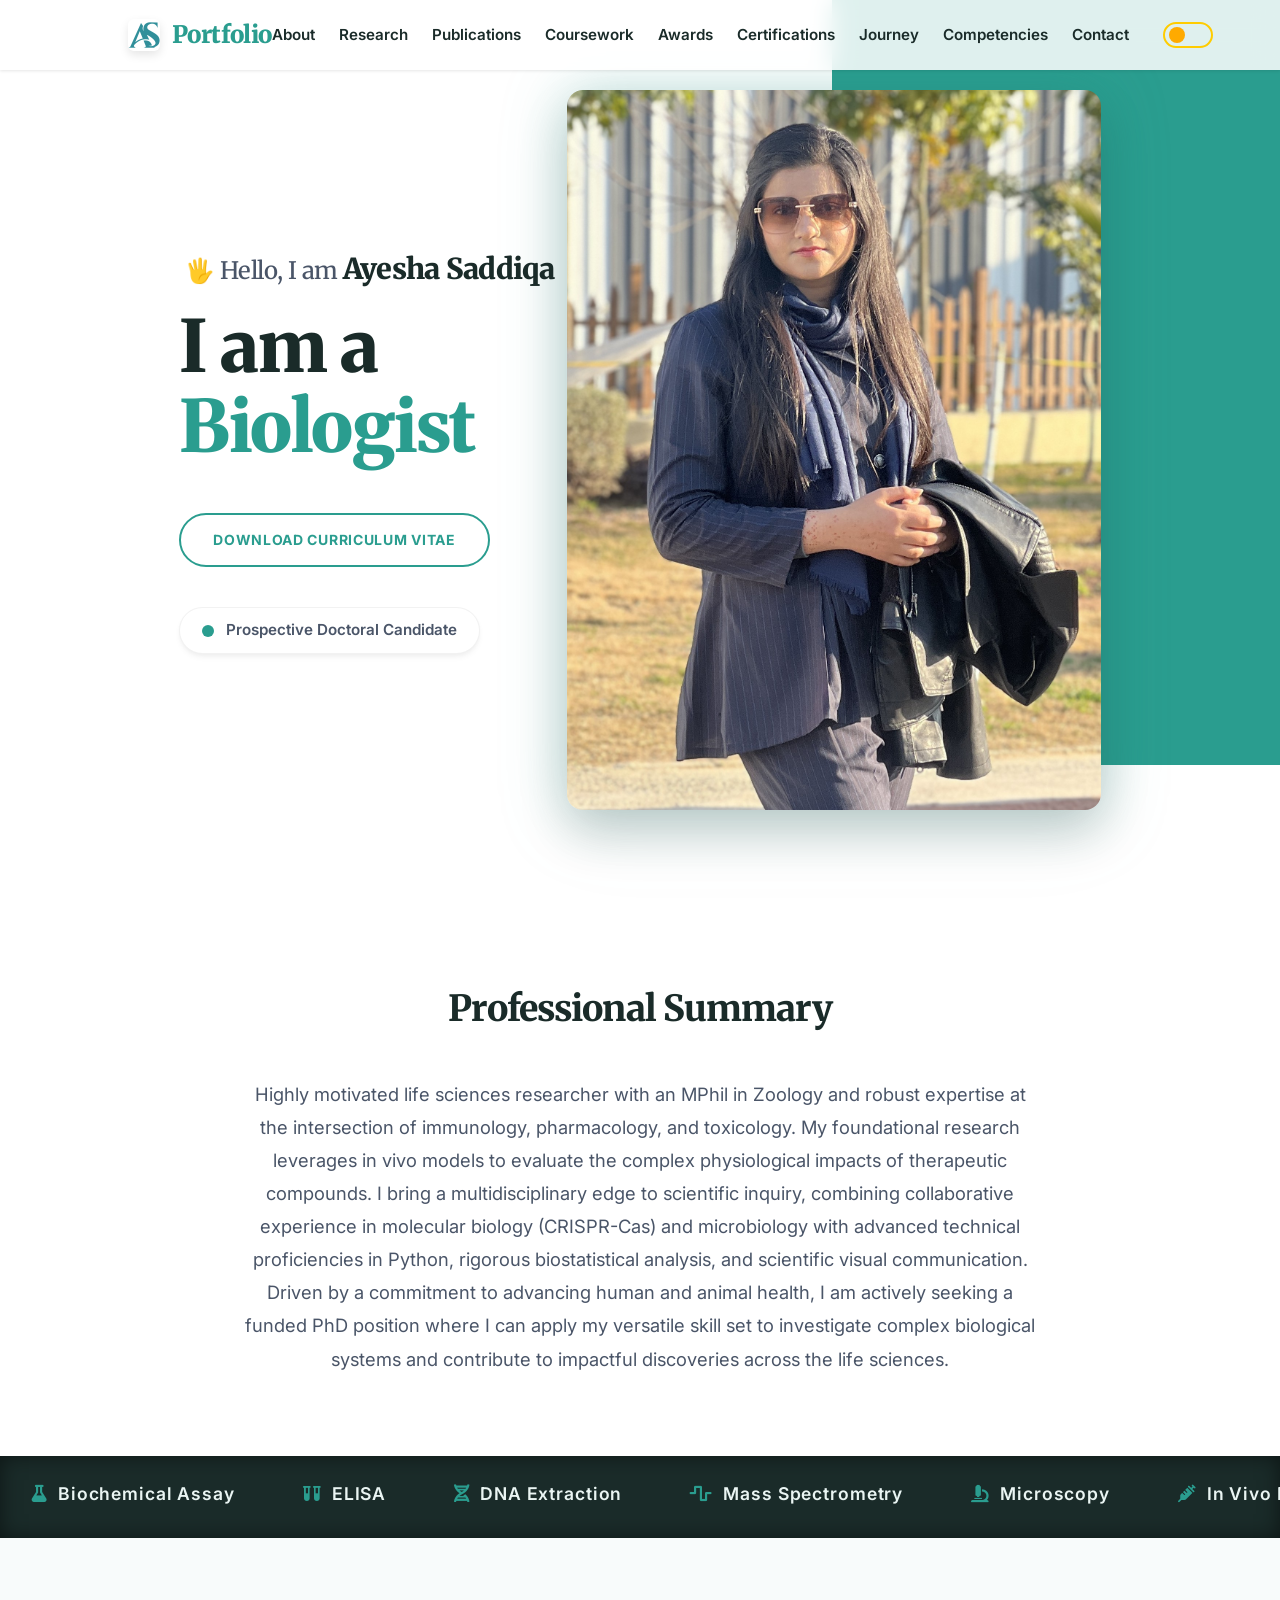
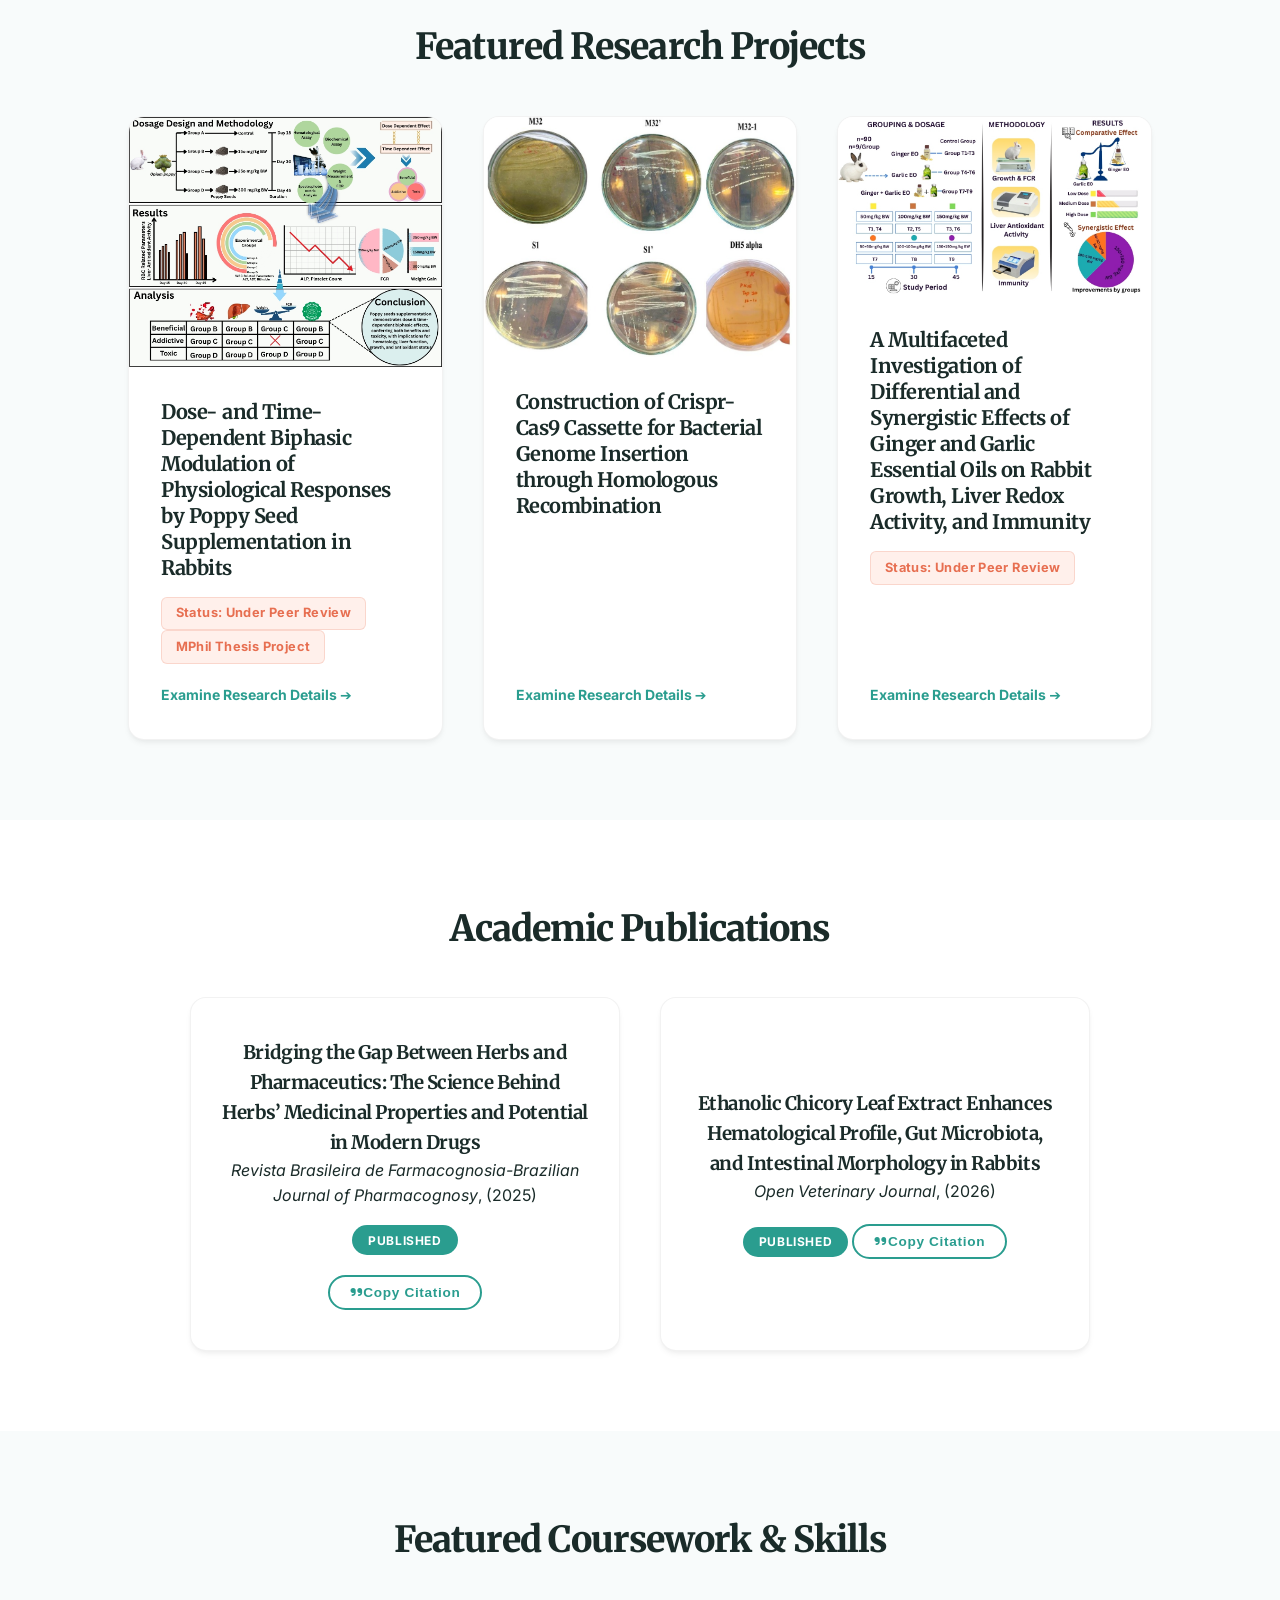
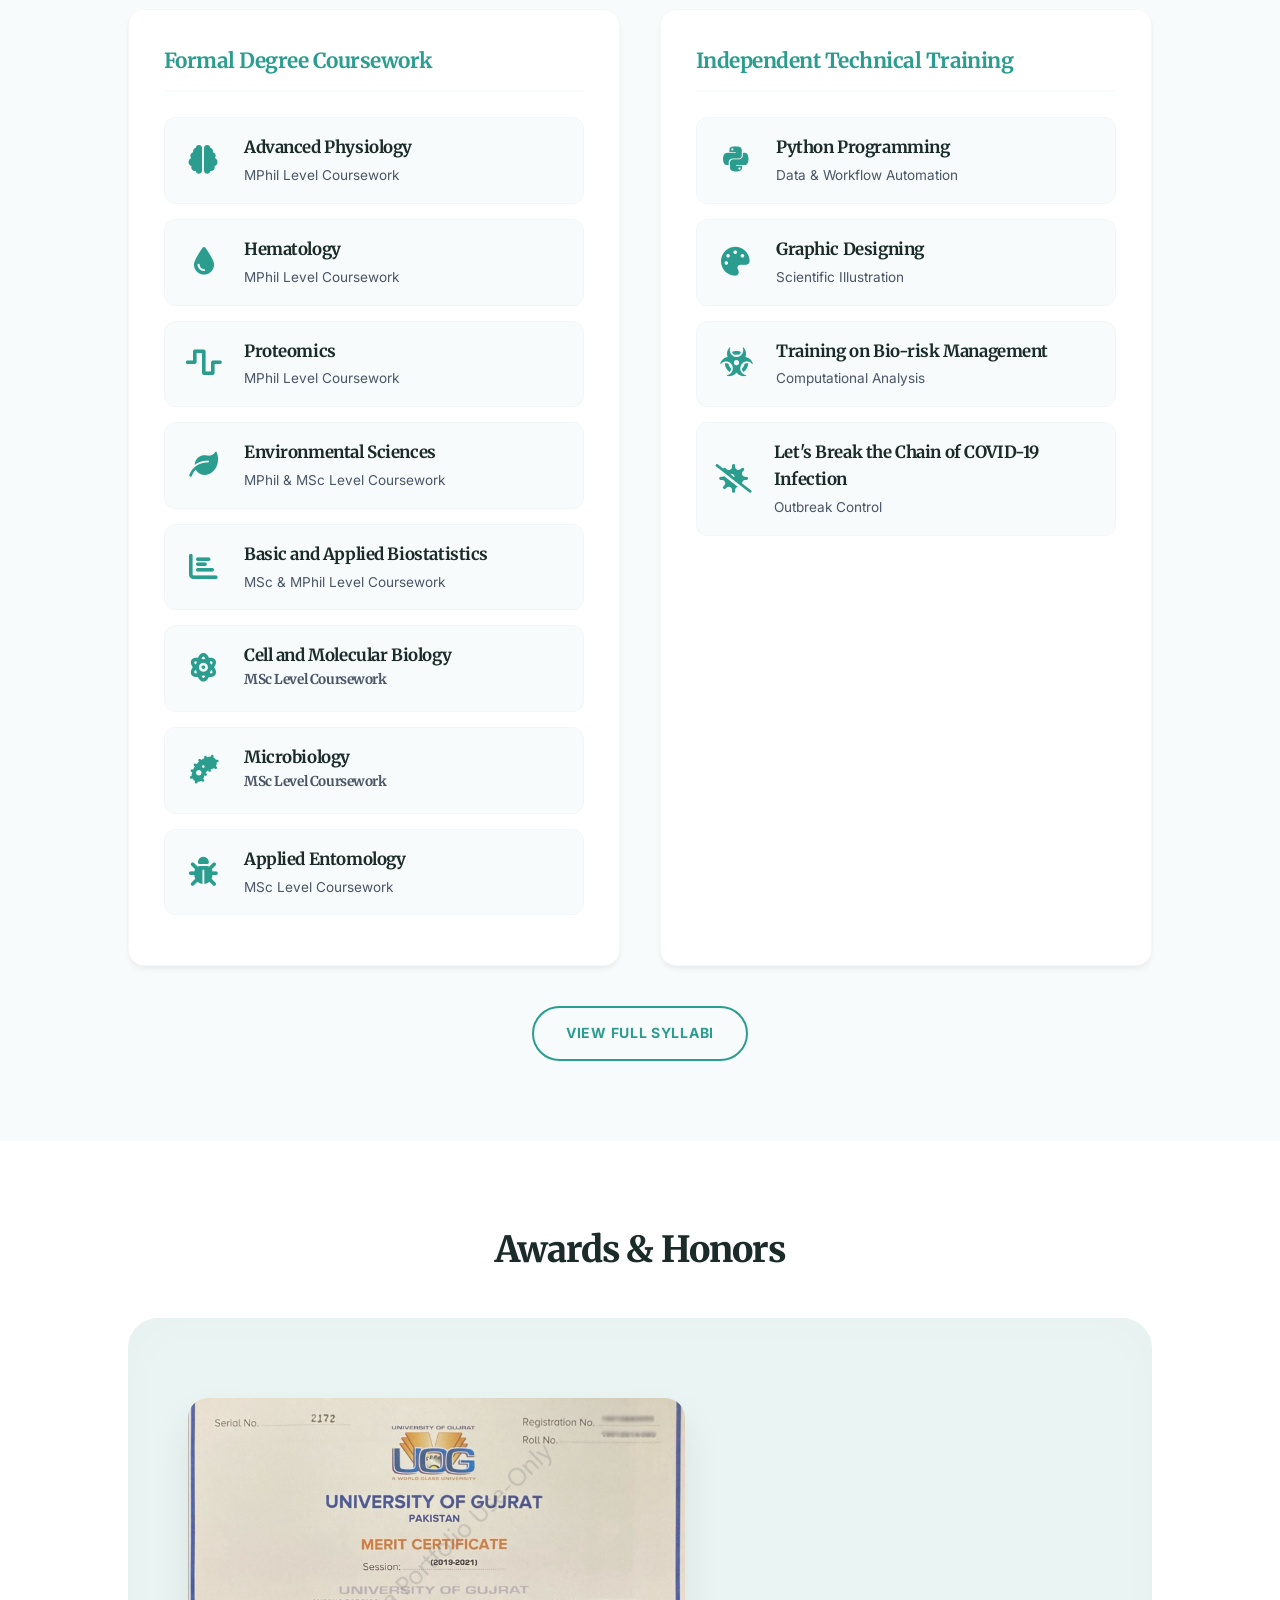
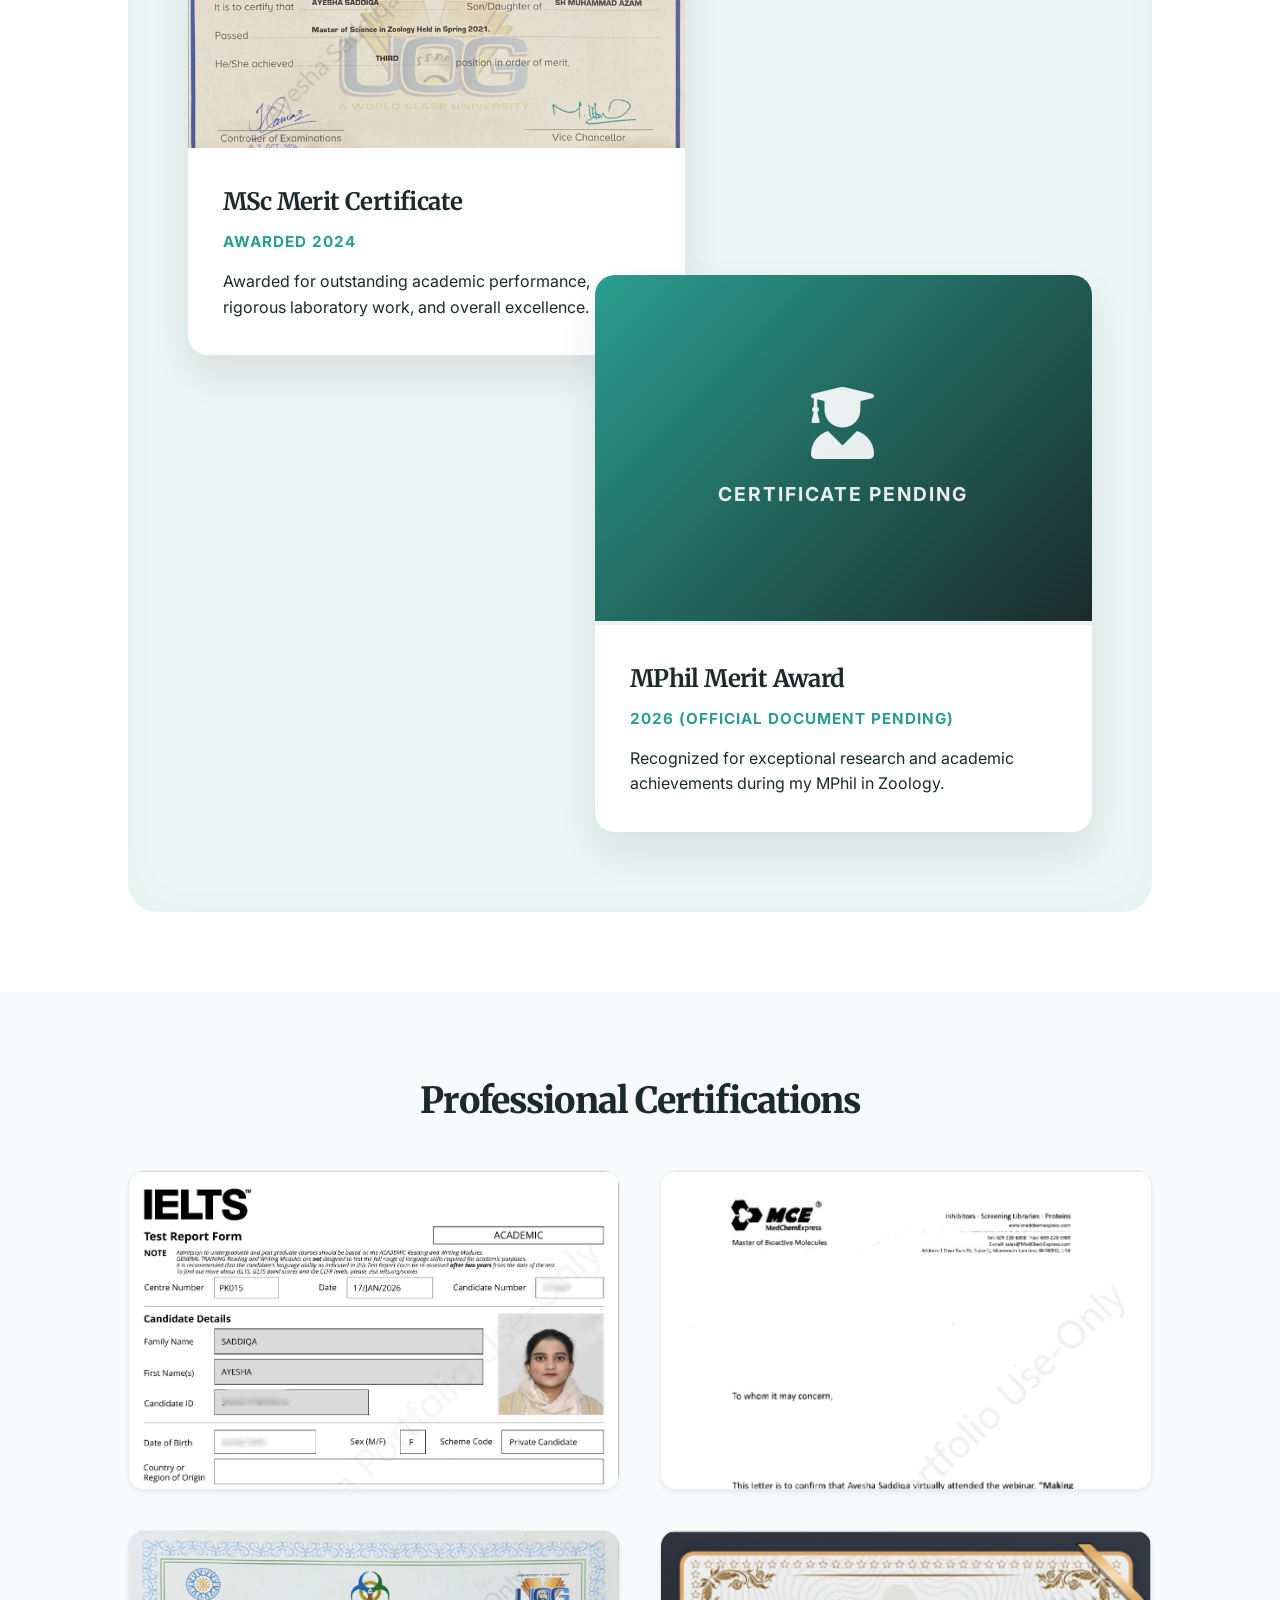
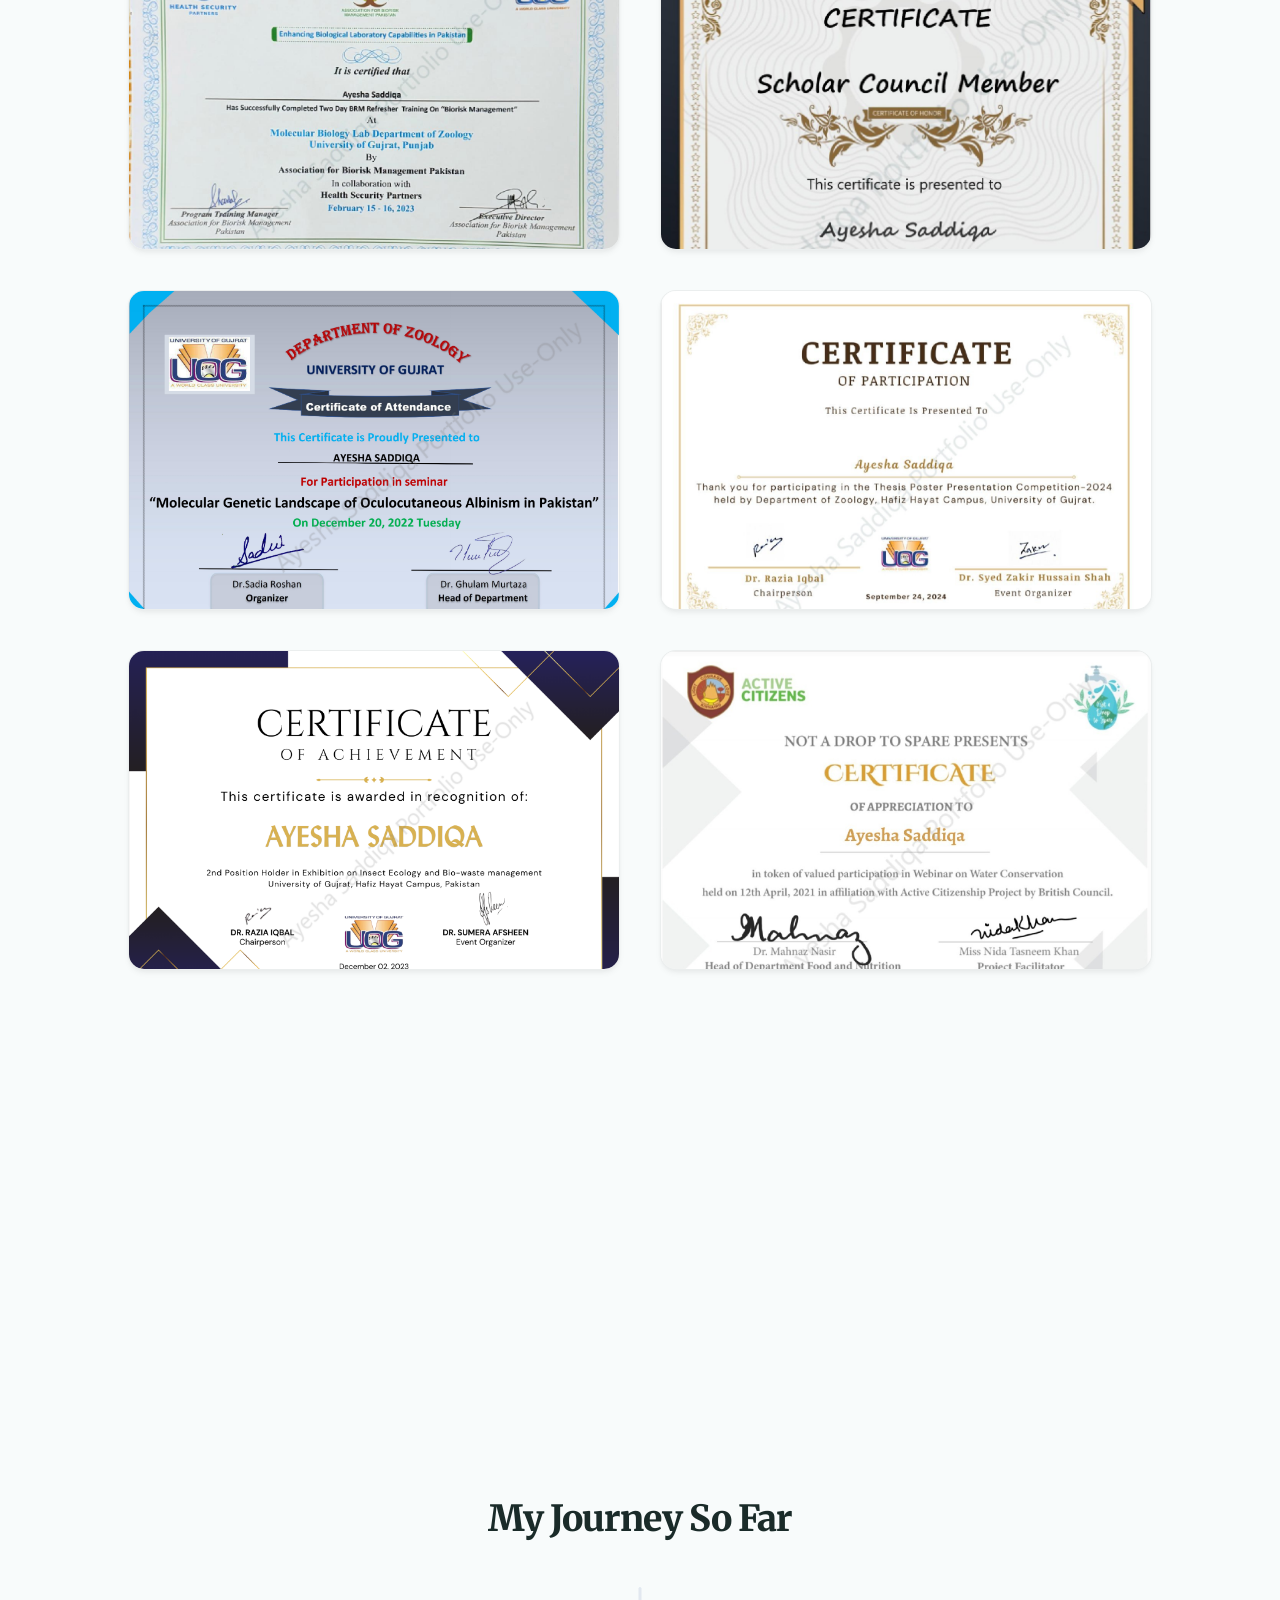
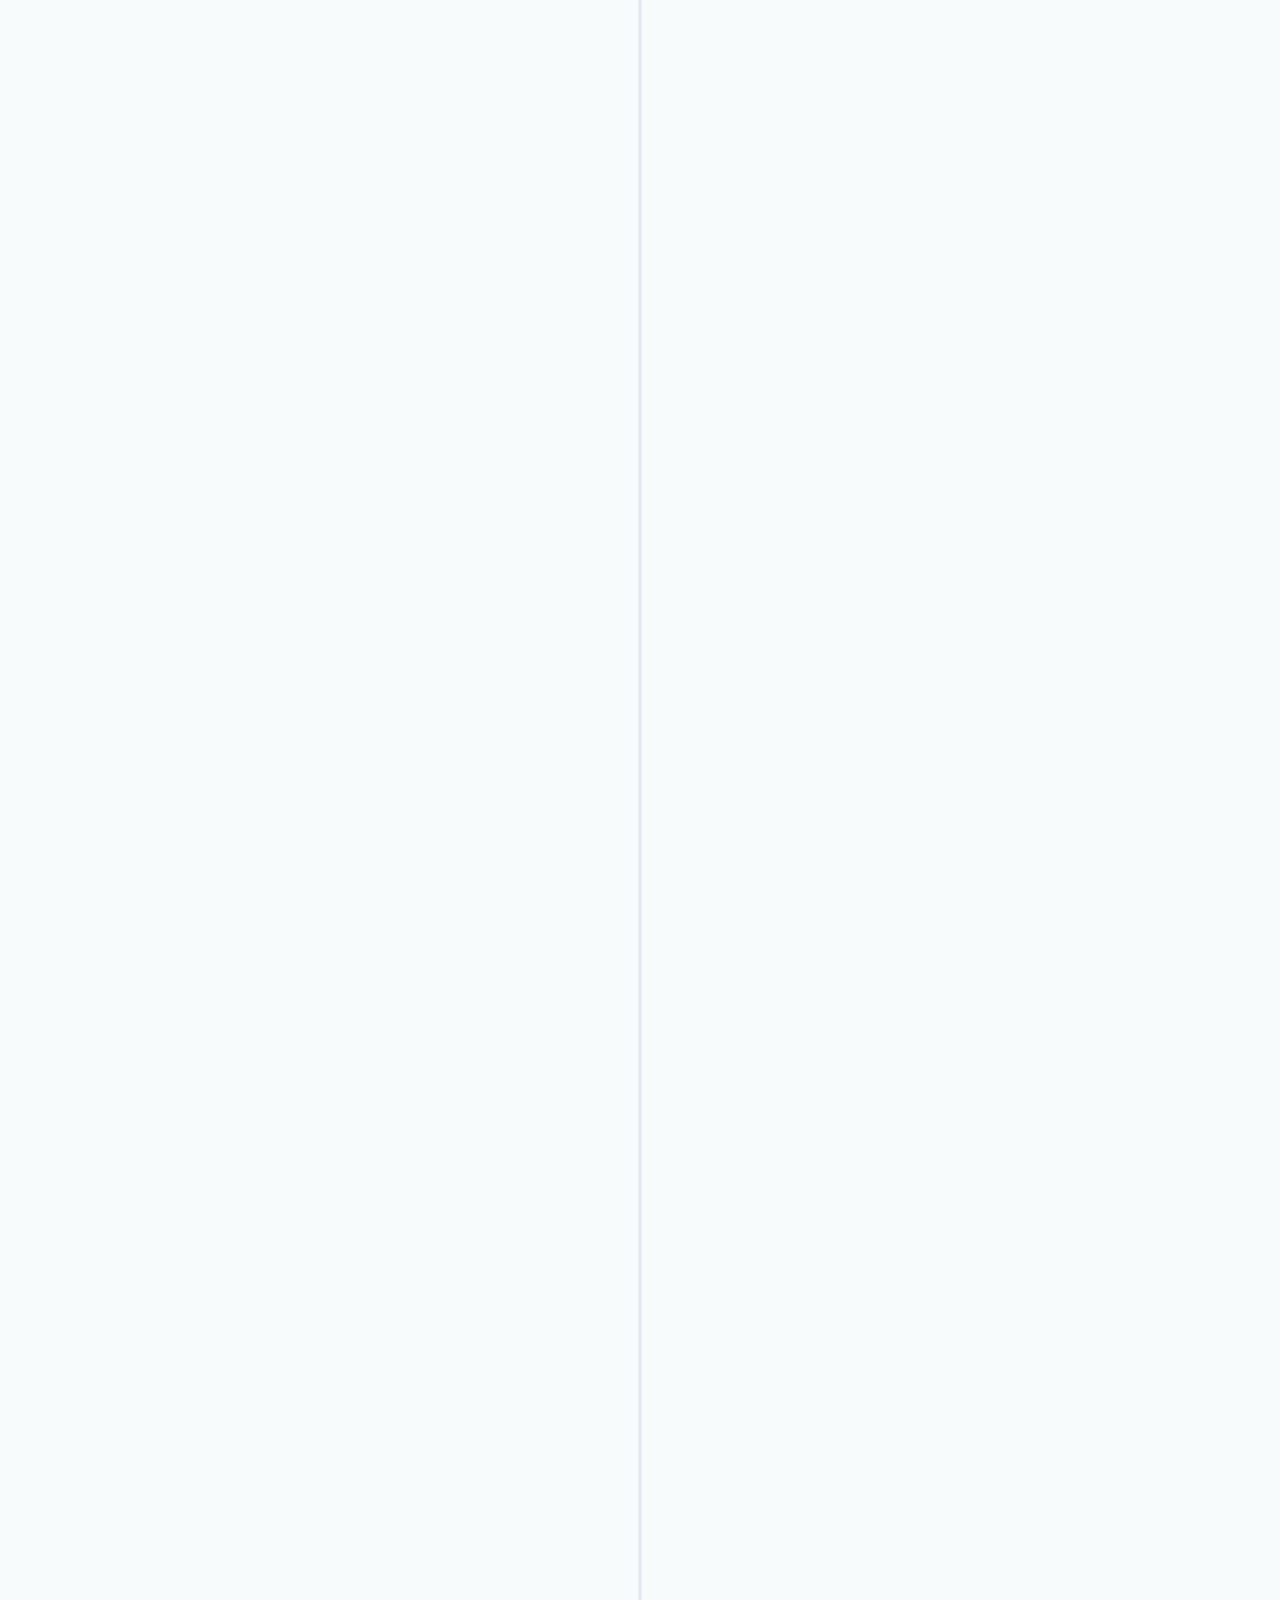
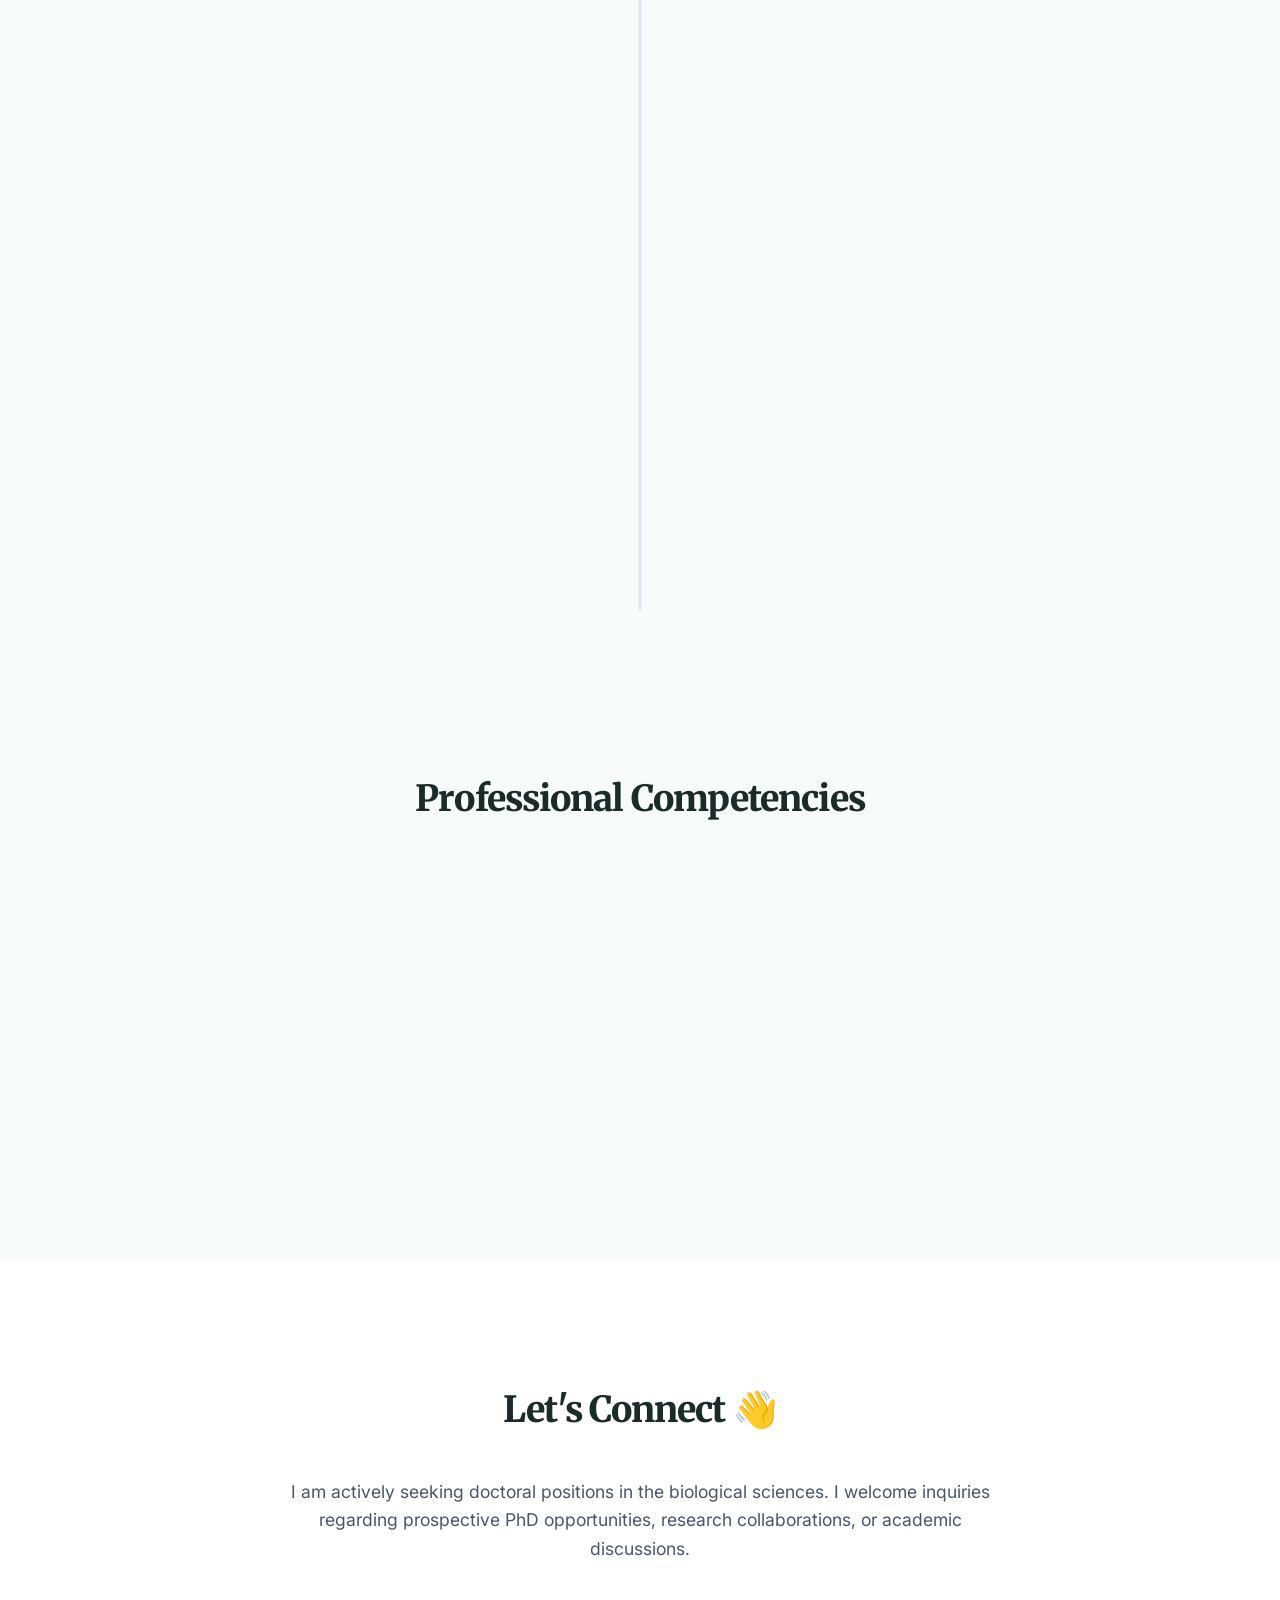
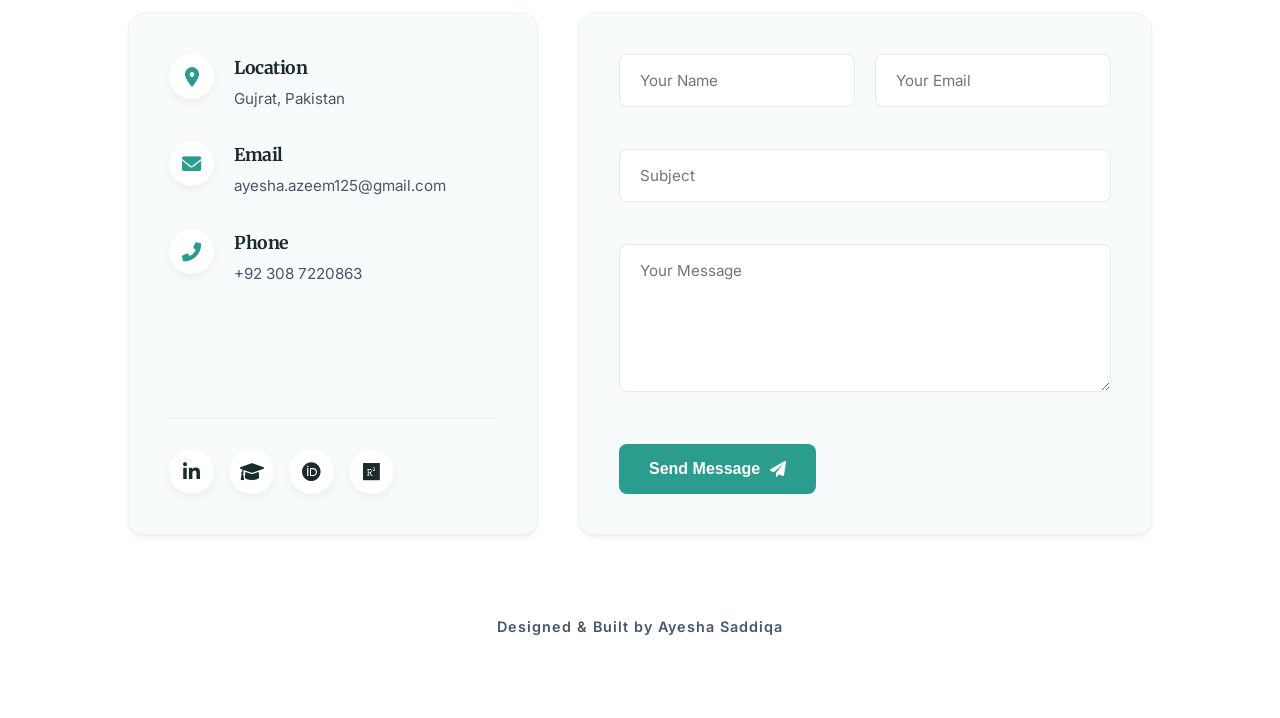
==== commit 1be2e4b9: "Update index.html" ====
--- a/index.html
+++ b/index.html
@@ -7,7 +7,7 @@
     
     <meta property="og:title" content="Academic Portfolio | Biologist & Researcher">
     <meta property="og:description" content="MPhil Researcher specializing in animal physiology, histology, and immunology.">
-    <meta property="og:image" content="IMG_1.JPG">
+    <meta property="og:image" content="URL.jpg">
     <meta property="og:type" content="website">
 
     <title>Ayesha Saddiqa | Biologist & Researcher</title>
@@ -17,13 +17,13 @@
     <meta property="og:type" content="website">
     <meta property="og:title" content="Ayesha Saddiqa | Biological Researcher Portfolio">
     <meta property="og:description" content="MPhil Biological Researcher specializing in animal physiology, histology, and toxicological assessments.">
-    <meta property="og:image" content="https://raw.githubusercontent.com/Ayesha-Saddiqa-Web/Portfolio/refs/heads/main/IMG_1.JPG">
+    <meta property="og:image" content="https://raw.githubusercontent.com/Ayesha-Saddiqa-Web/Portfolio/refs/heads/main/URL.jpg">
 
     <meta property="twitter:card" content="summary_large_image">
     <meta property="twitter:url" content="https://ayesha-saddiqa-web.github.io/Portfolio/">
     <meta property="twitter:title" content="Ayesha Saddiqa | Academic Portfolio">
     <meta property="twitter:description" content="Biological Sciences Researcher seeking PhD opportunities. Explore my academic journey, publications, and research projects.">
-    <meta property="twitter:image" content="https://raw.githubusercontent.com/Ayesha-Saddiqa-Web/Portfolio/refs/heads/main/IMG_1.JPG">
+    <meta property="twitter:image" content="https://raw.githubusercontent.com/Ayesha-Saddiqa-Web/Portfolio/refs/heads/main/URL.jpg">
     
     <link rel="preconnect" href="https://fonts.googleapis.com">
     <link rel="preconnect" href="https://fonts.gstatic.com" crossorigin>
@@ -35,9 +35,9 @@
         <meta charset="UTF-8">
     <title>Ayesha Saddiqa | Portfolio</title>
 
-    <meta property="og:image" content="https://raw.githubusercontent.com/Ayesha-Saddiqa-Web/Portfolio/refs/heads/main/IMG_1.JPG">
-    <meta property="twitter:image" content="https://raw.githubusercontent.com/Ayesha-Saddiqa-Web/Portfolio/refs/heads/main/IMG_1.JPG">
-    <link rel="image_src" href="https://raw.githubusercontent.com/Ayesha-Saddiqa-Web/Portfolio/refs/heads/main/IMG_1.JPG">
+    <meta property="og:image" content="https://raw.githubusercontent.com/Ayesha-Saddiqa-Web/Portfolio/refs/heads/main/URL.jpg">
+    <meta property="twitter:image" content="https://raw.githubusercontent.com/Ayesha-Saddiqa-Web/Portfolio/refs/heads/main/URL.jpg">
+    <link rel="image_src" href="https://raw.githubusercontent.com/Ayesha-Saddiqa-Web/Portfolio/refs/heads/main/URL.jpg">
 
     <link rel="canonical" href="https://ayesha-saddiqa-web.github.io/Portfolio/">
 </head>
@@ -231,12 +231,14 @@
 
                 <article class="card pub-card fade-up">
                     <div style="cursor: default;">
+                        <a href="https://www.openveterinaryjournal.com/?mno=295020" target="_blank" rel="noopener noreferrer">
                         <h3>Ethanolic Chicory Leaf Extract Enhances Hematological Profile, Gut Microbiota, and Intestinal Morphology in Rabbits</h3>
                         <p><em>Open Veterinary Journal</em>, (2026)</p>
-                        <span class="status-badge pending">Accepted & In Press</span>
-                        <p style="font-size: 0.85rem; margin-top: 15px; font-weight: 600; color: var(--primary);">
-                            <i class="fas fa-file-signature"></i> Official acceptance letter available upon request
-                        </p>
+                        <span class="status-badge" style="background-color: var(--primary);">Published</span>
+                    </a>
+                    <button class="btn-outline cite-btn" data-citation="Hassan M, Saddiqa A, Iqbal R, Yaseen R, Aftab K. Ethanolic chicory leaf extract enhances hematological profile, gut microbiota, and intestinal morphology in rabbits. Open Vet. J.. 2026; 16(4): 2299-2312. doi:10.5455/OVJ.2026.v16.i4.30." style="margin-top: 20px; padding: 8px 20px; font-size: 0.85rem;">
+                        <i class="fas fa-quote-right"></i> Copy Citation
+                    </button>
                     </div>
                 </article>
 
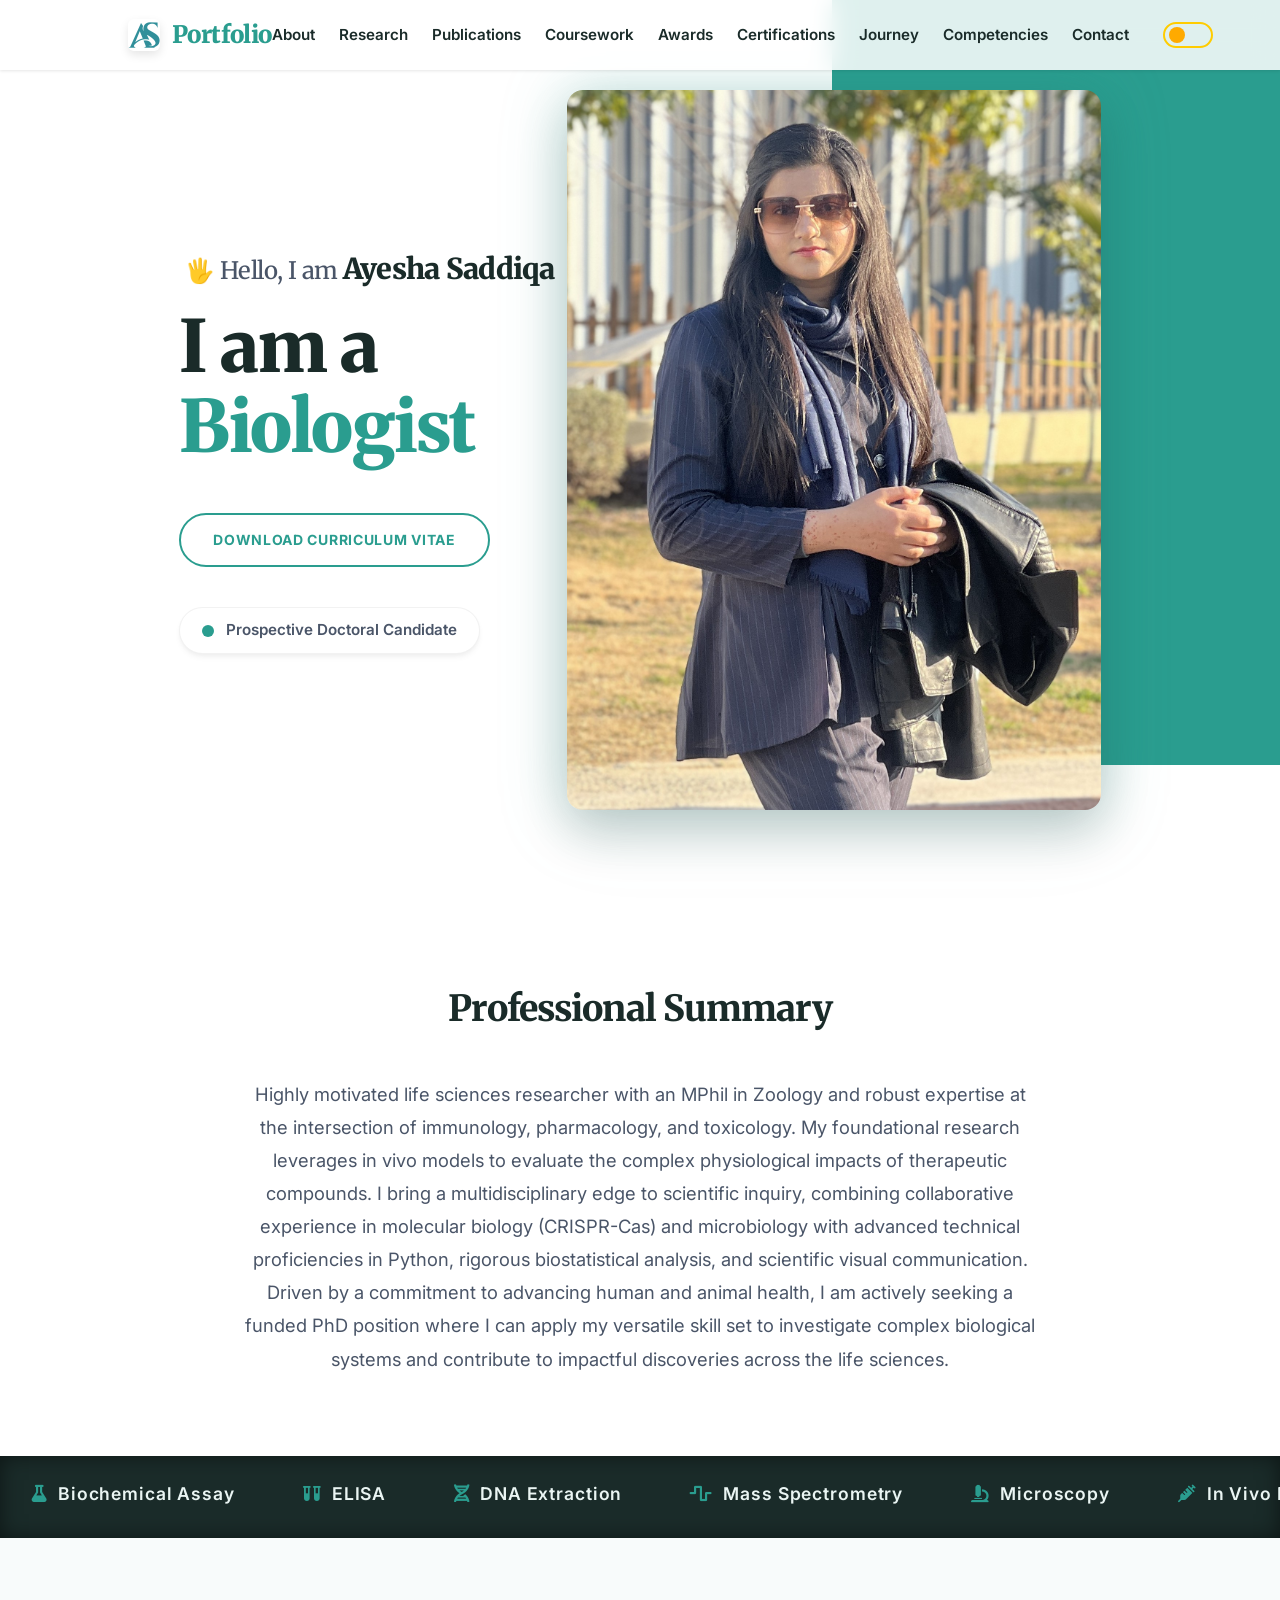
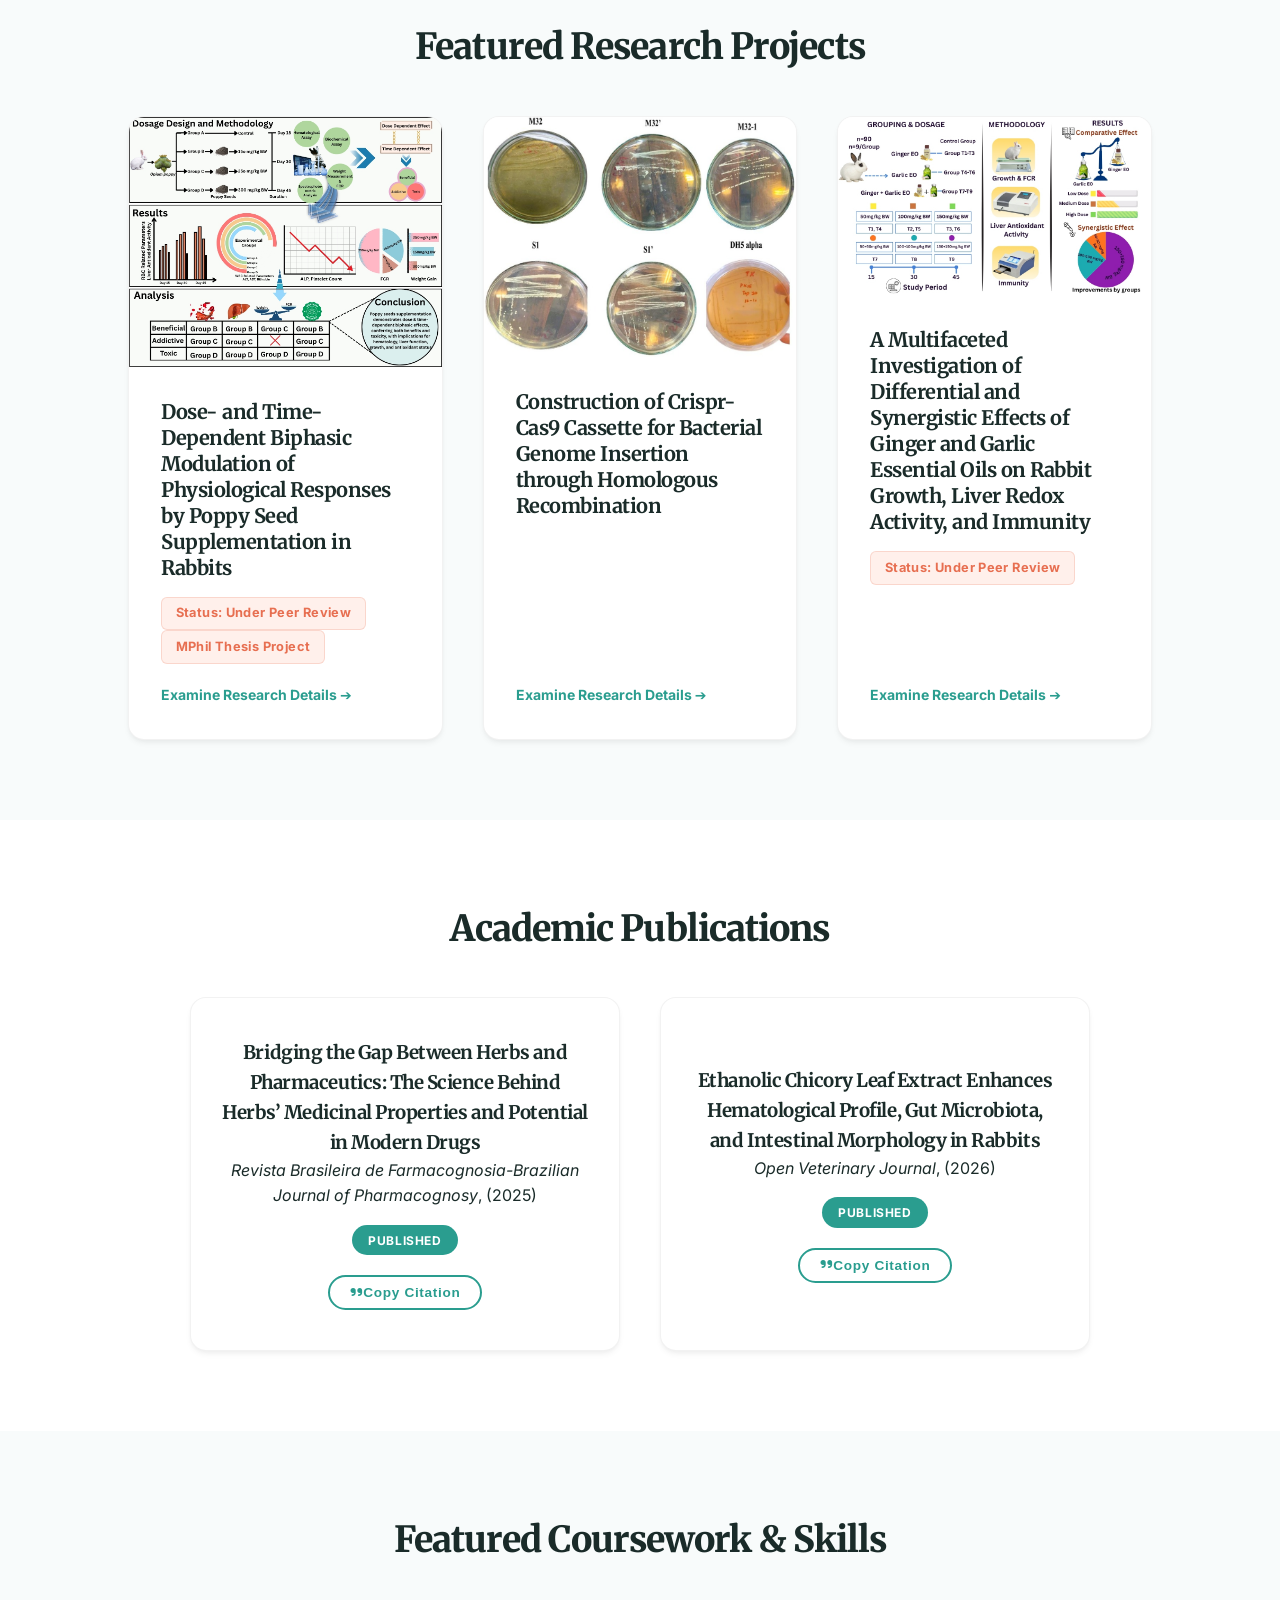
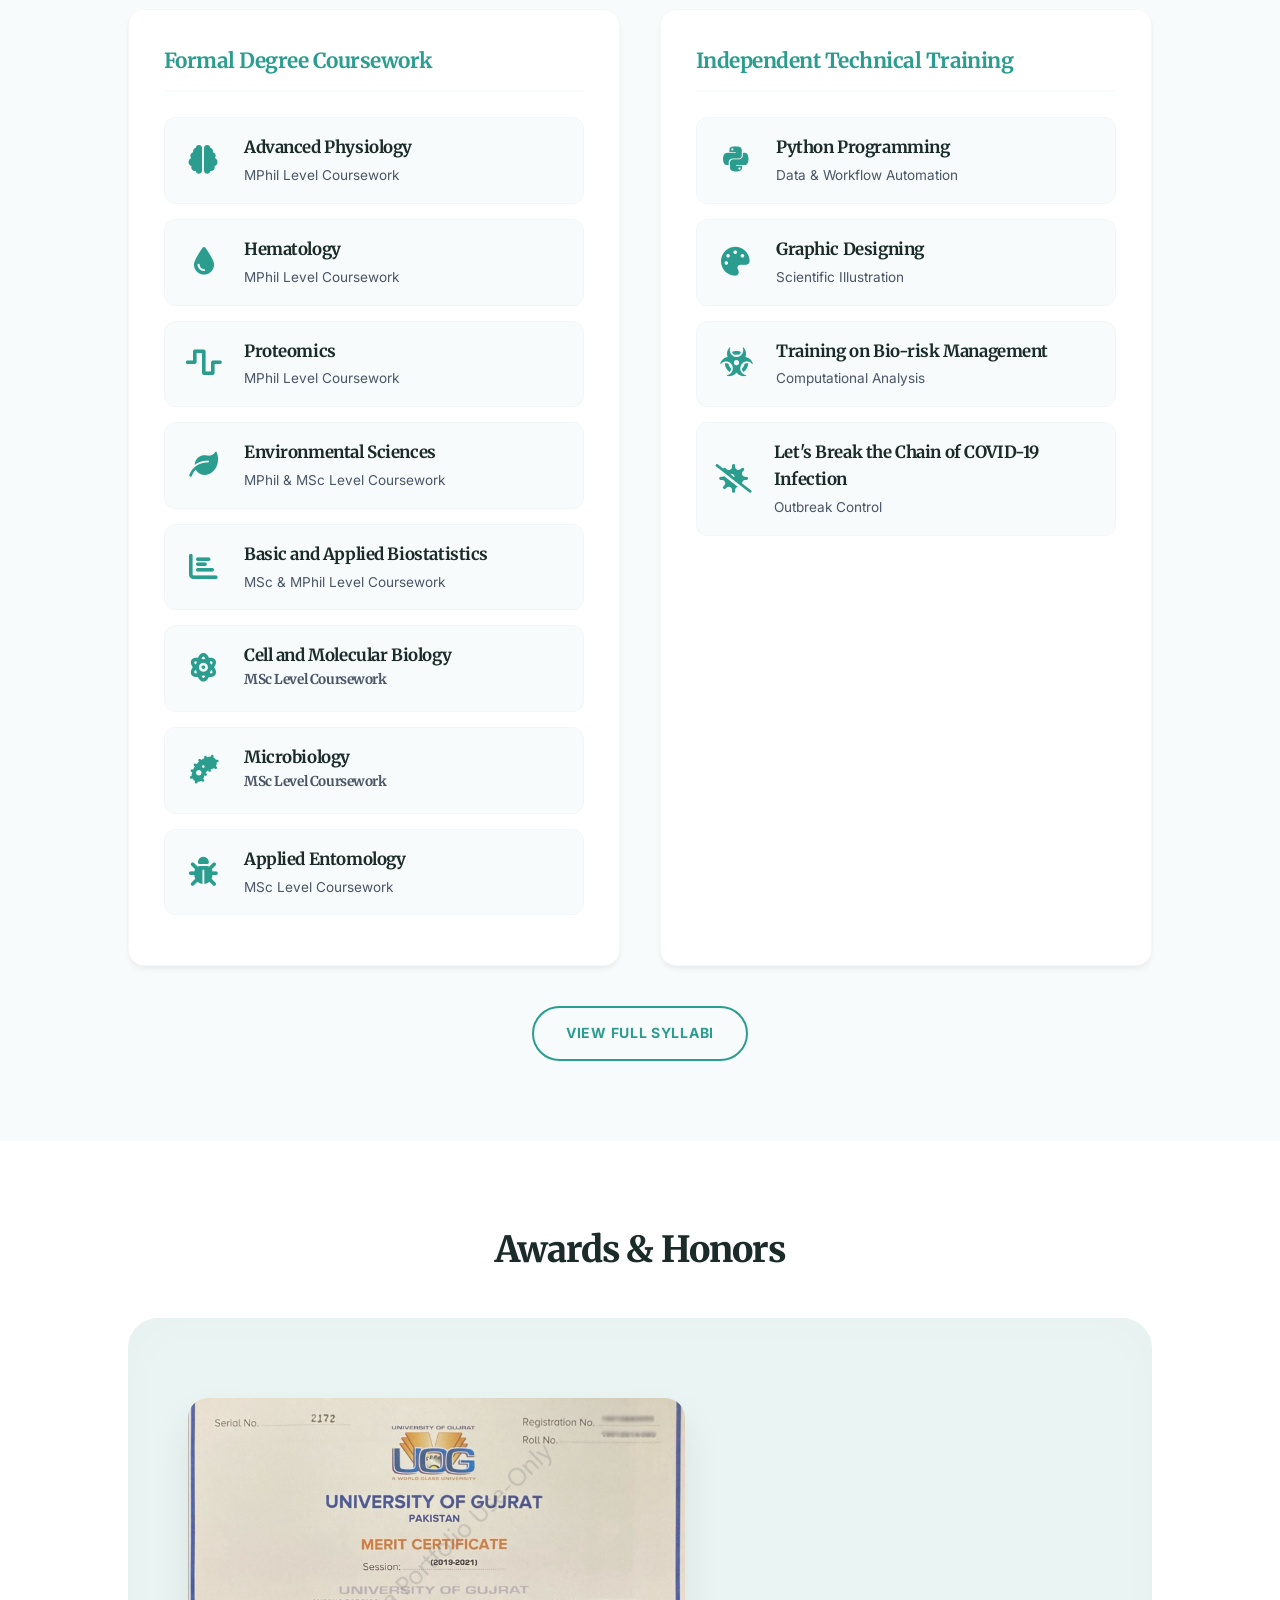
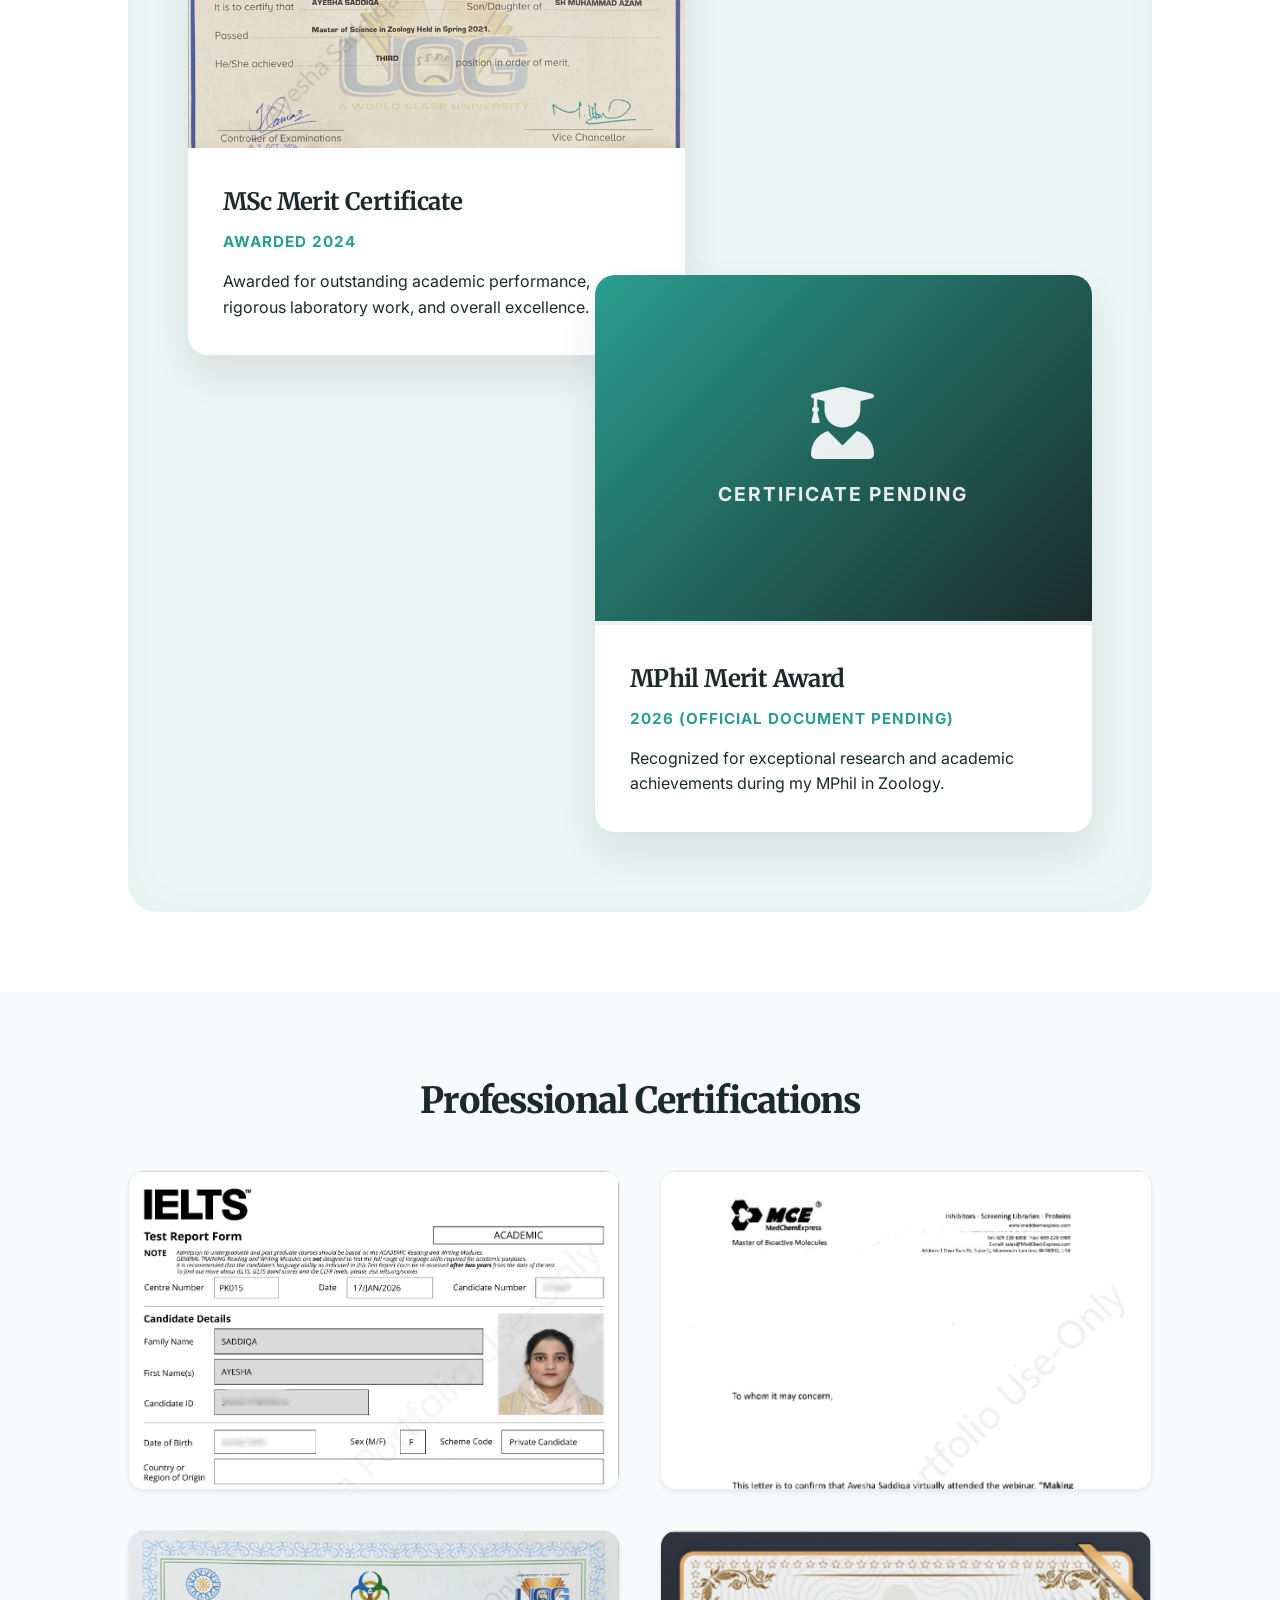
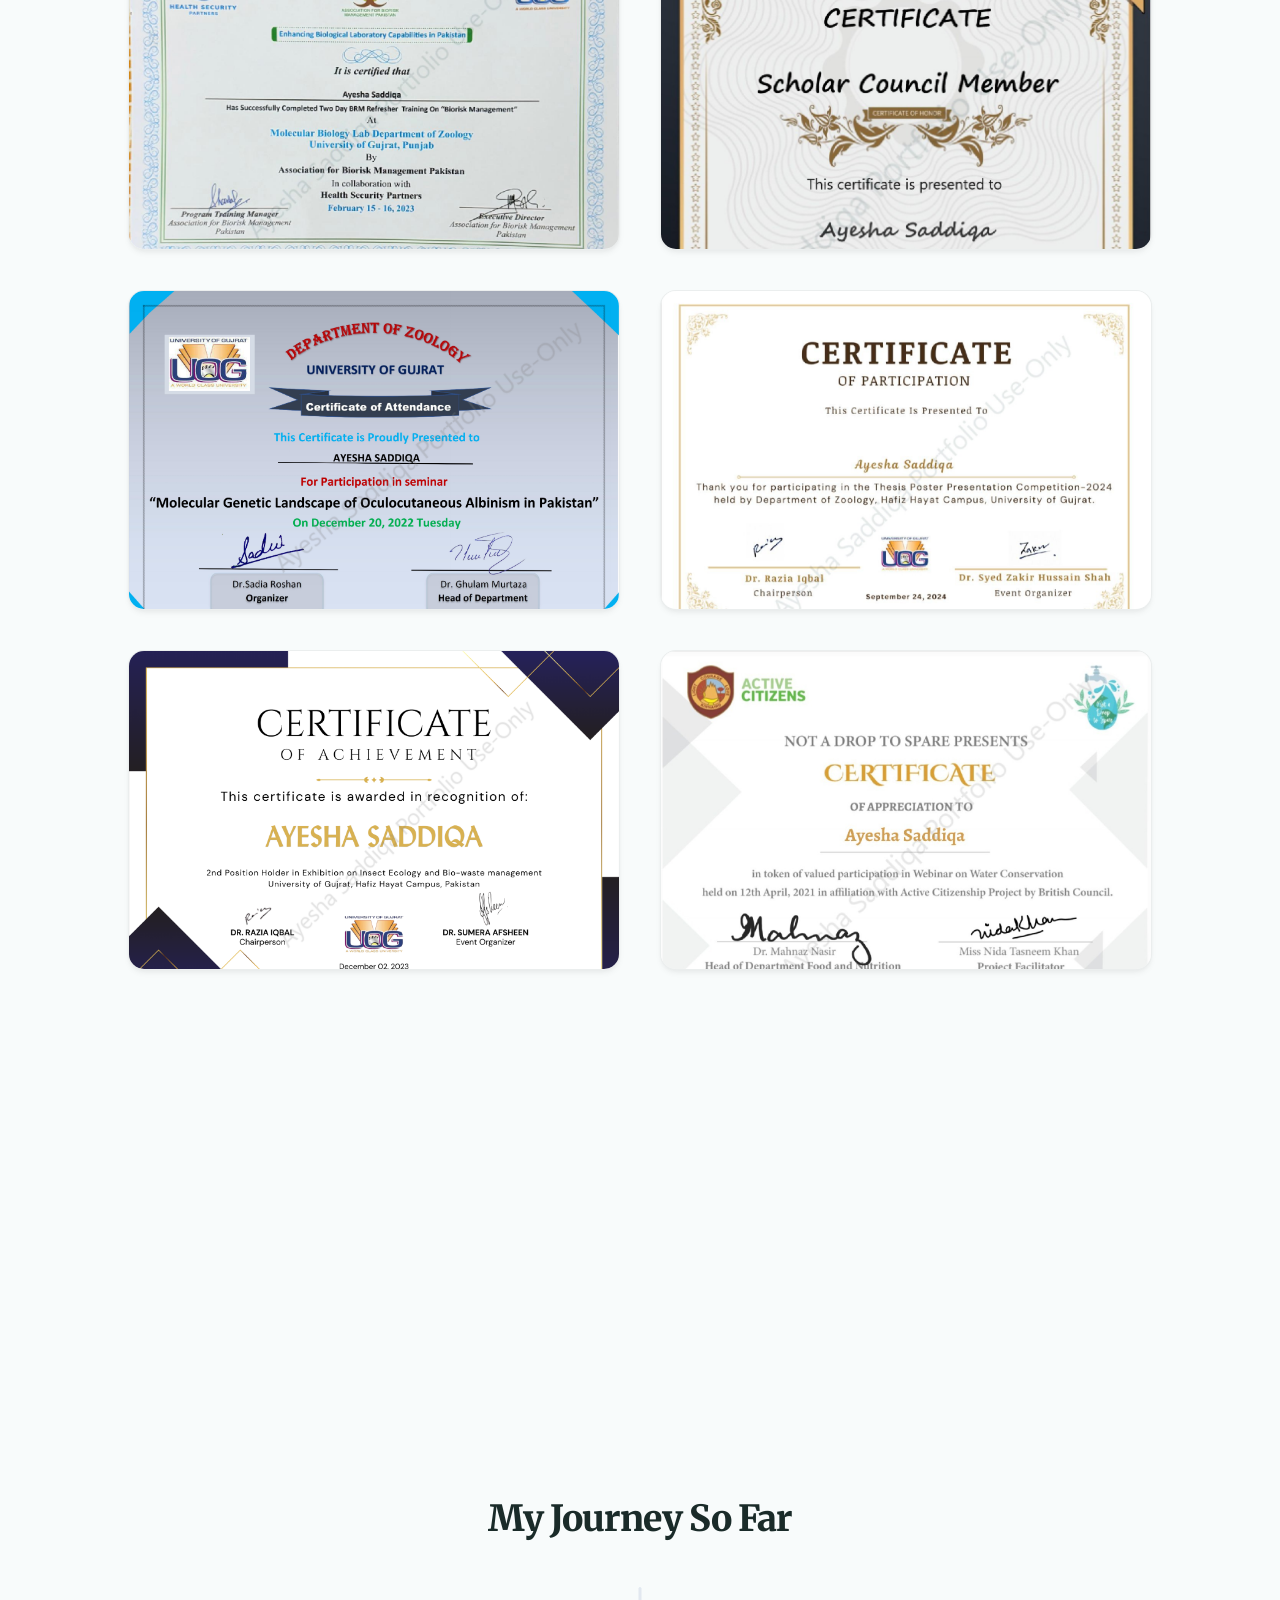
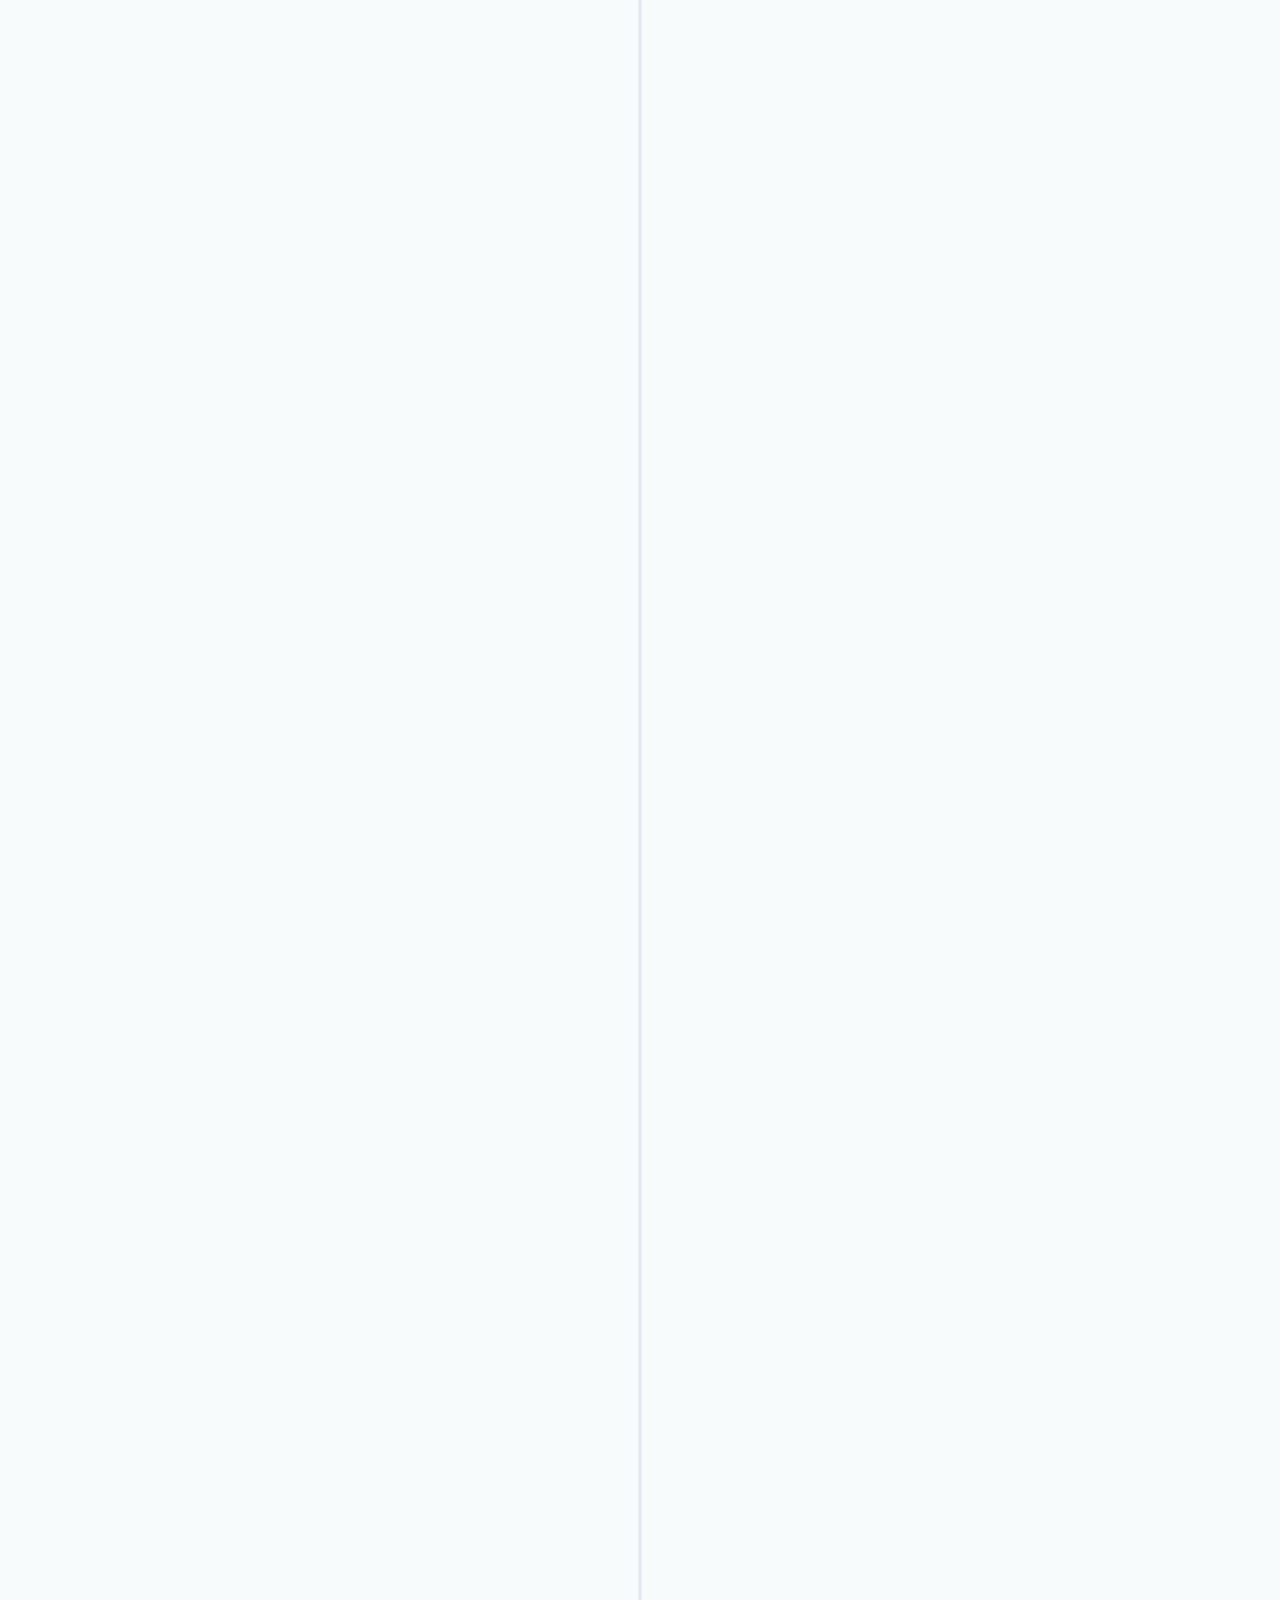
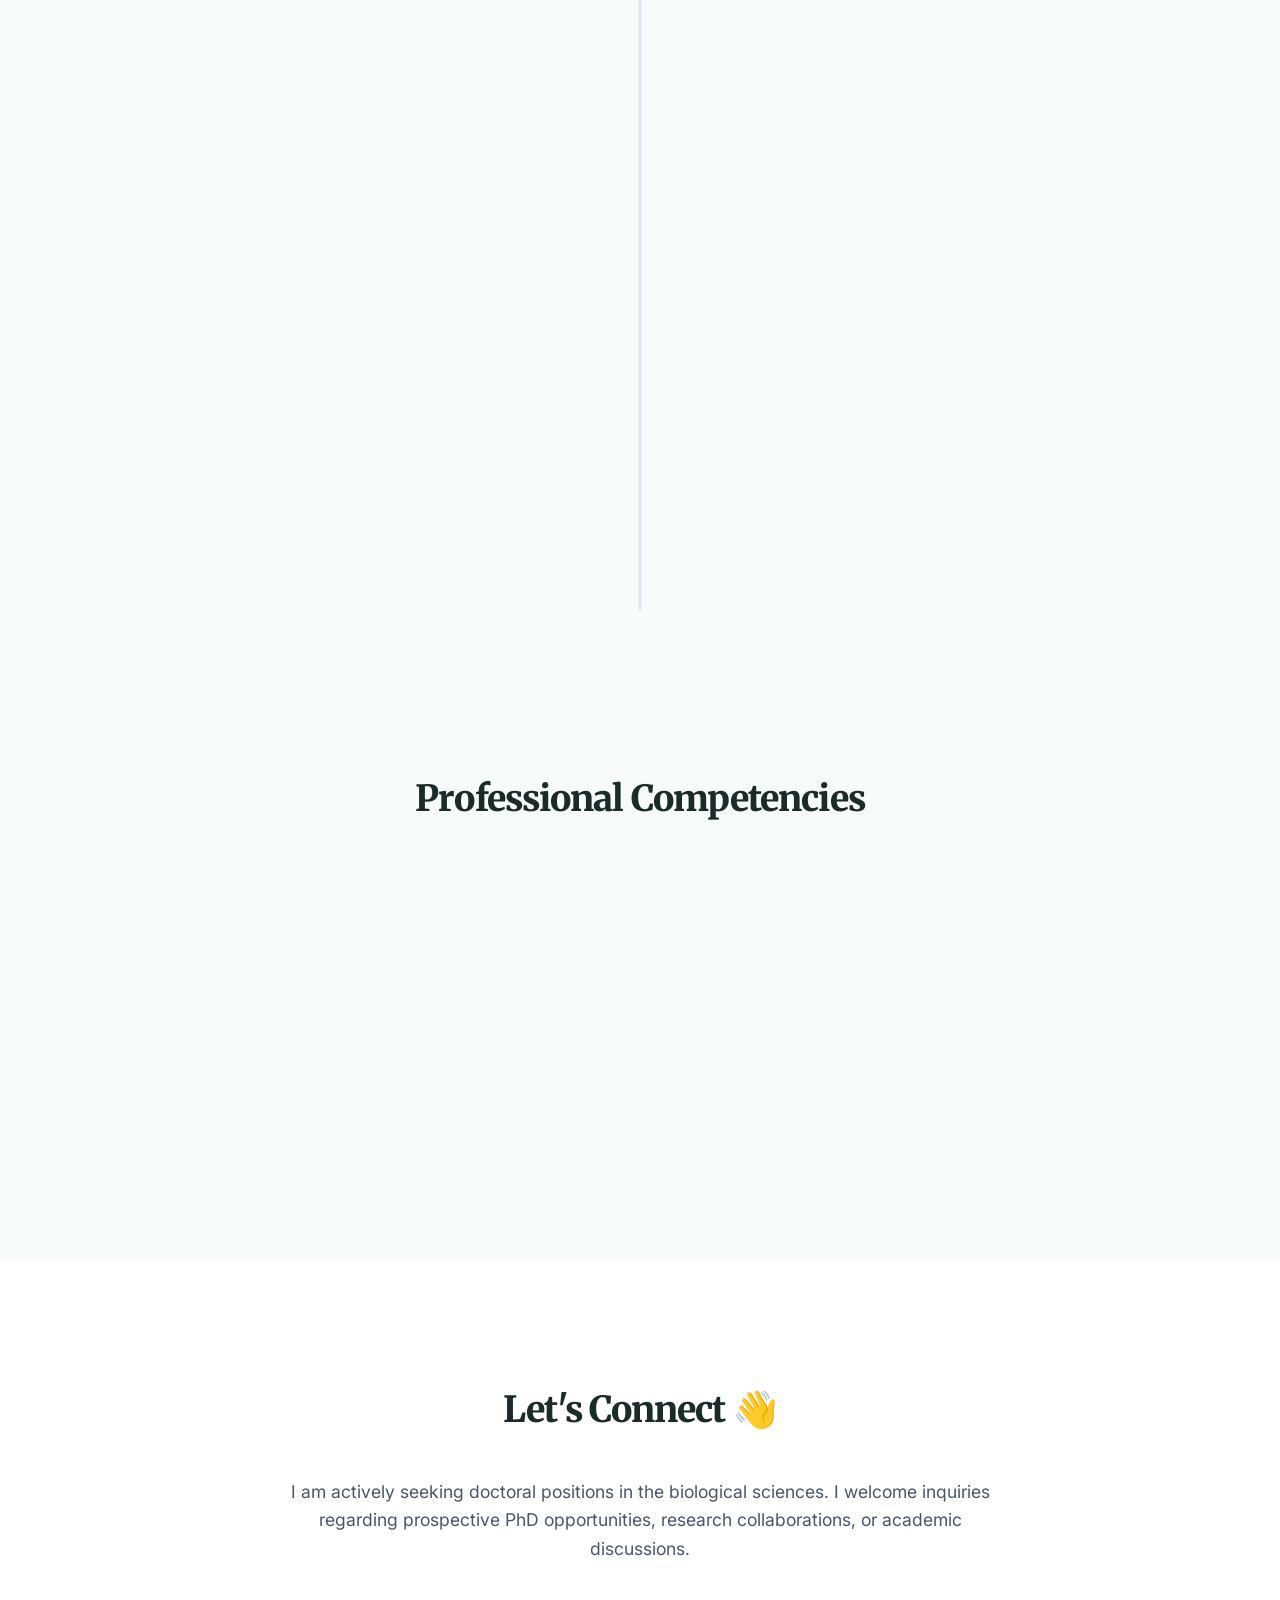
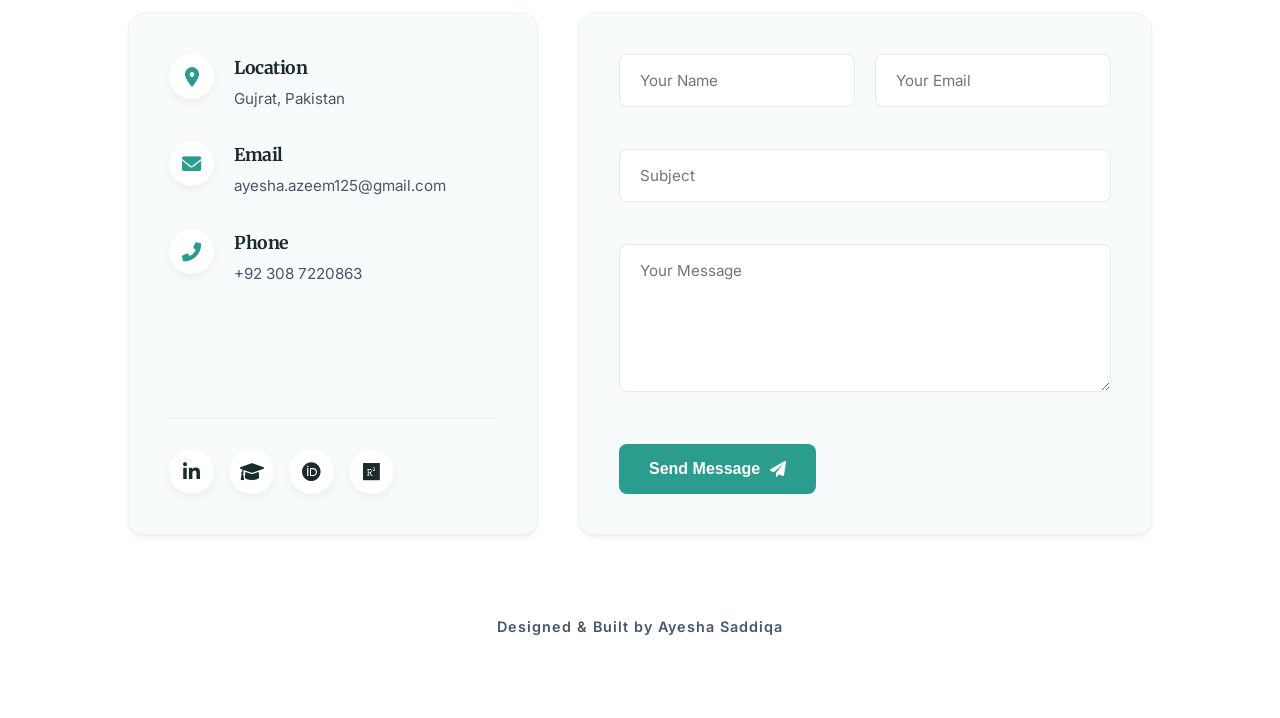
==== commit 654d3008: "Update index.html" ====
--- a/index.html
+++ b/index.html
@@ -230,8 +230,7 @@
                 </article>
 
                 <article class="card pub-card fade-up">
-                    <div style="cursor: default;">
-                        <a href="https://www.openveterinaryjournal.com/?mno=295020" target="_blank" rel="noopener noreferrer">
+                    <a href="https://www.openveterinaryjournal.com/?mno=295020" target="_blank" rel="noopener noreferrer">
                         <h3>Ethanolic Chicory Leaf Extract Enhances Hematological Profile, Gut Microbiota, and Intestinal Morphology in Rabbits</h3>
                         <p><em>Open Veterinary Journal</em>, (2026)</p>
                         <span class="status-badge" style="background-color: var(--primary);">Published</span>
@@ -239,7 +238,7 @@
                     <button class="btn-outline cite-btn" data-citation="Hassan M, Saddiqa A, Iqbal R, Yaseen R, Aftab K. Ethanolic chicory leaf extract enhances hematological profile, gut microbiota, and intestinal morphology in rabbits. Open Vet. J.. 2026; 16(4): 2299-2312. doi:10.5455/OVJ.2026.v16.i4.30." style="margin-top: 20px; padding: 8px 20px; font-size: 0.85rem;">
                         <i class="fas fa-quote-right"></i> Copy Citation
                     </button>
-                    </div>
+                    
                 </article>
 
             </div>
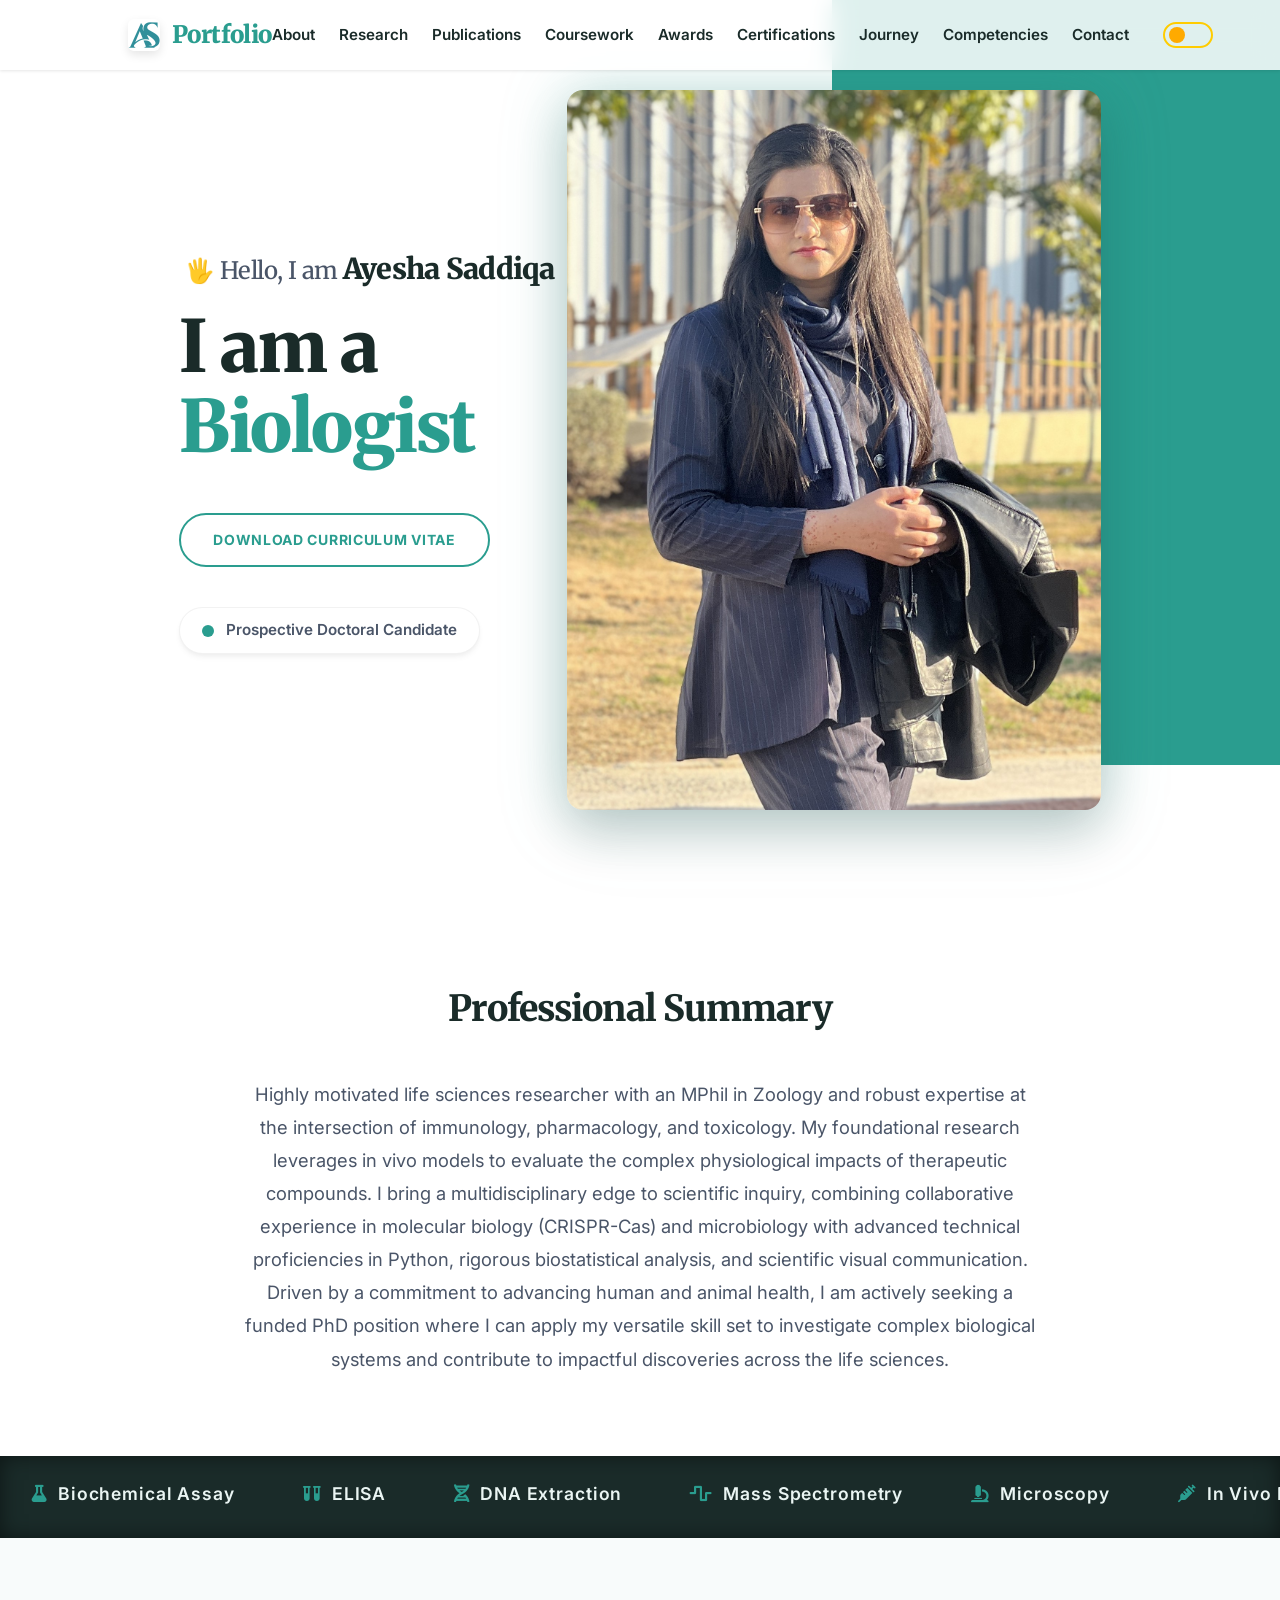
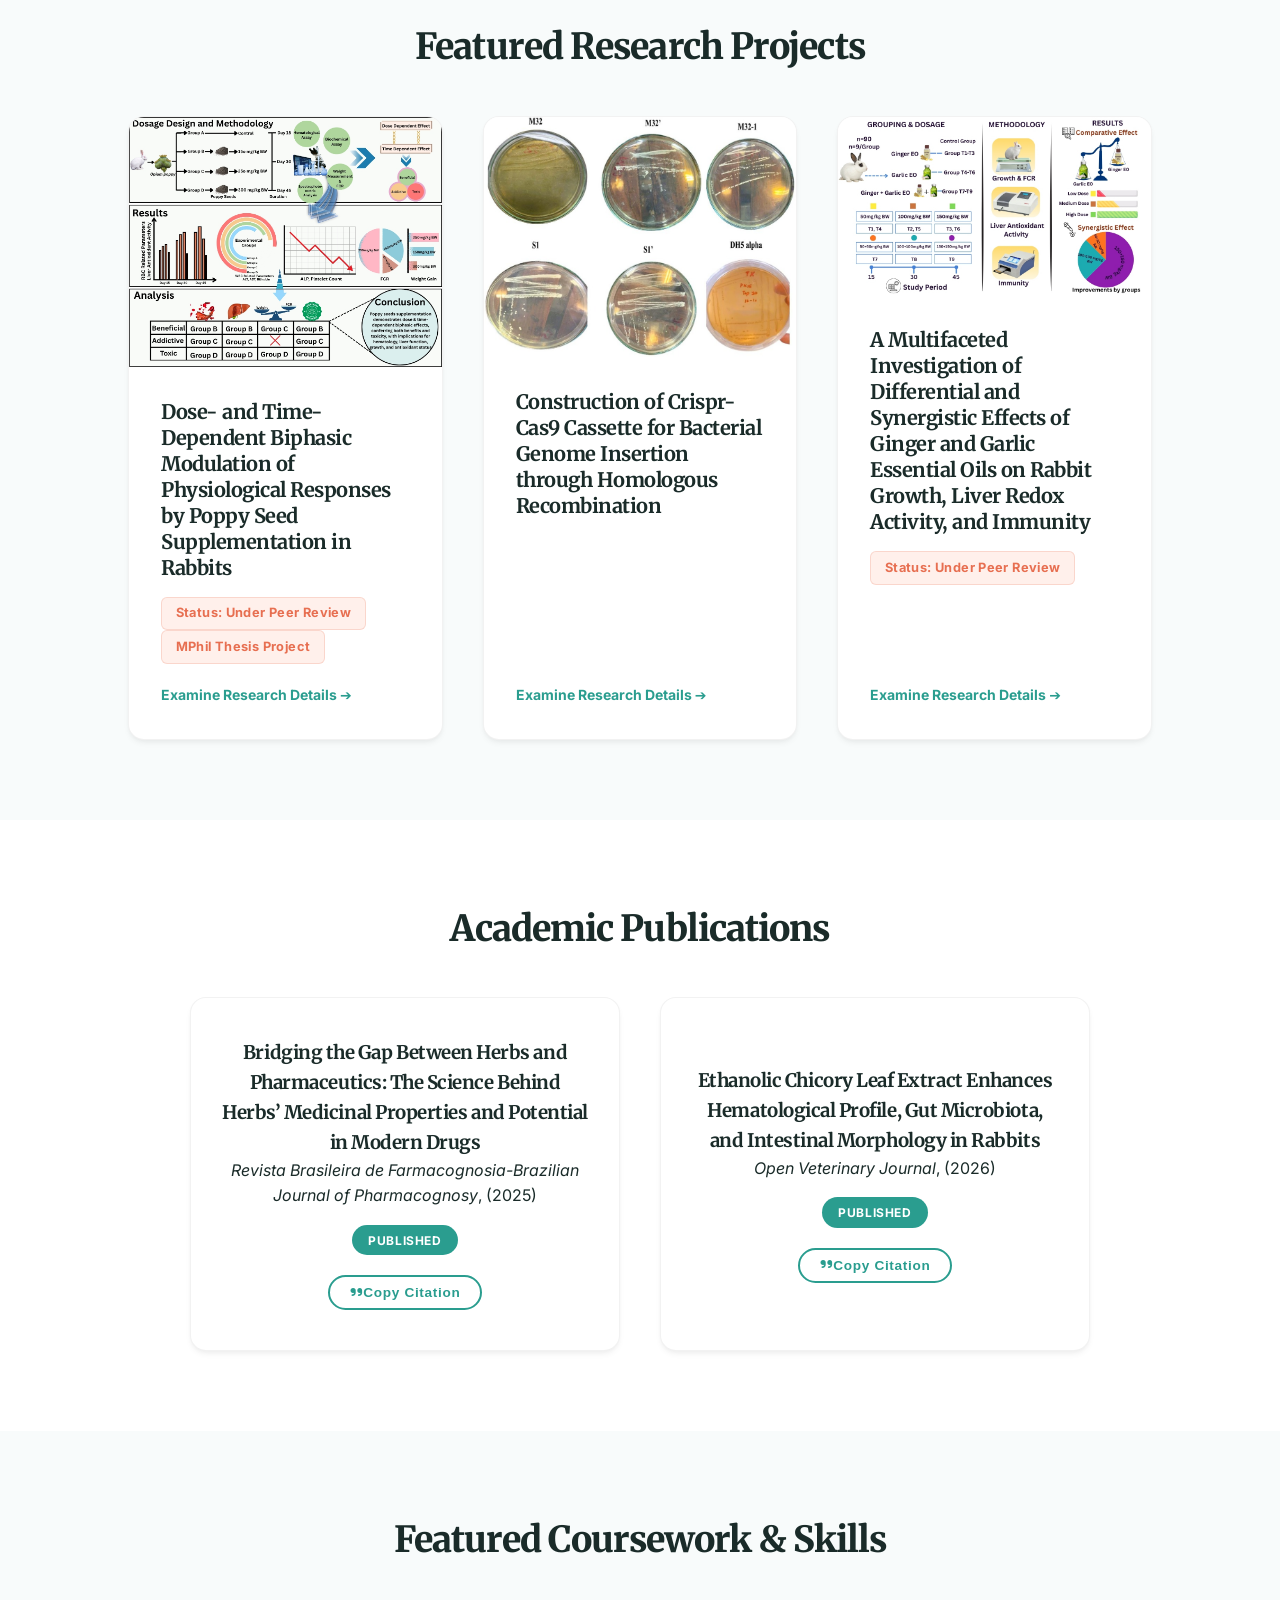
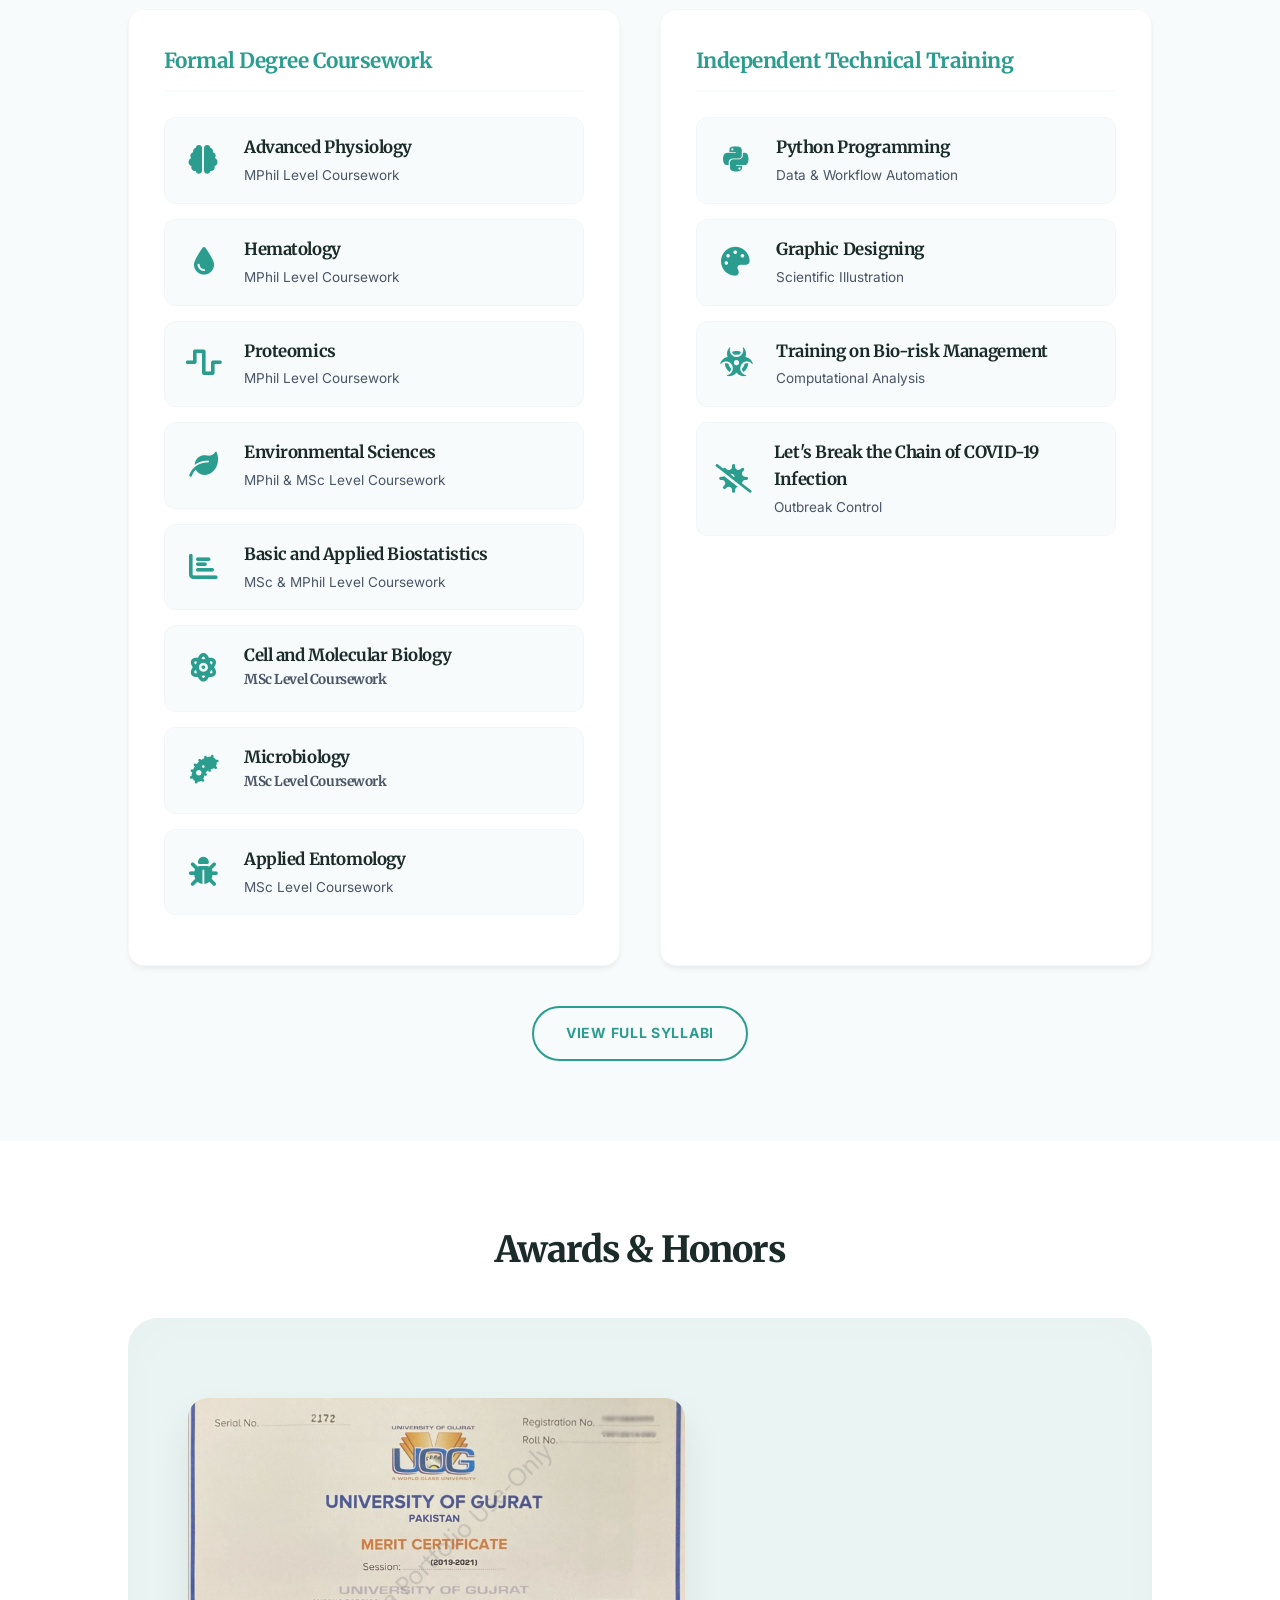
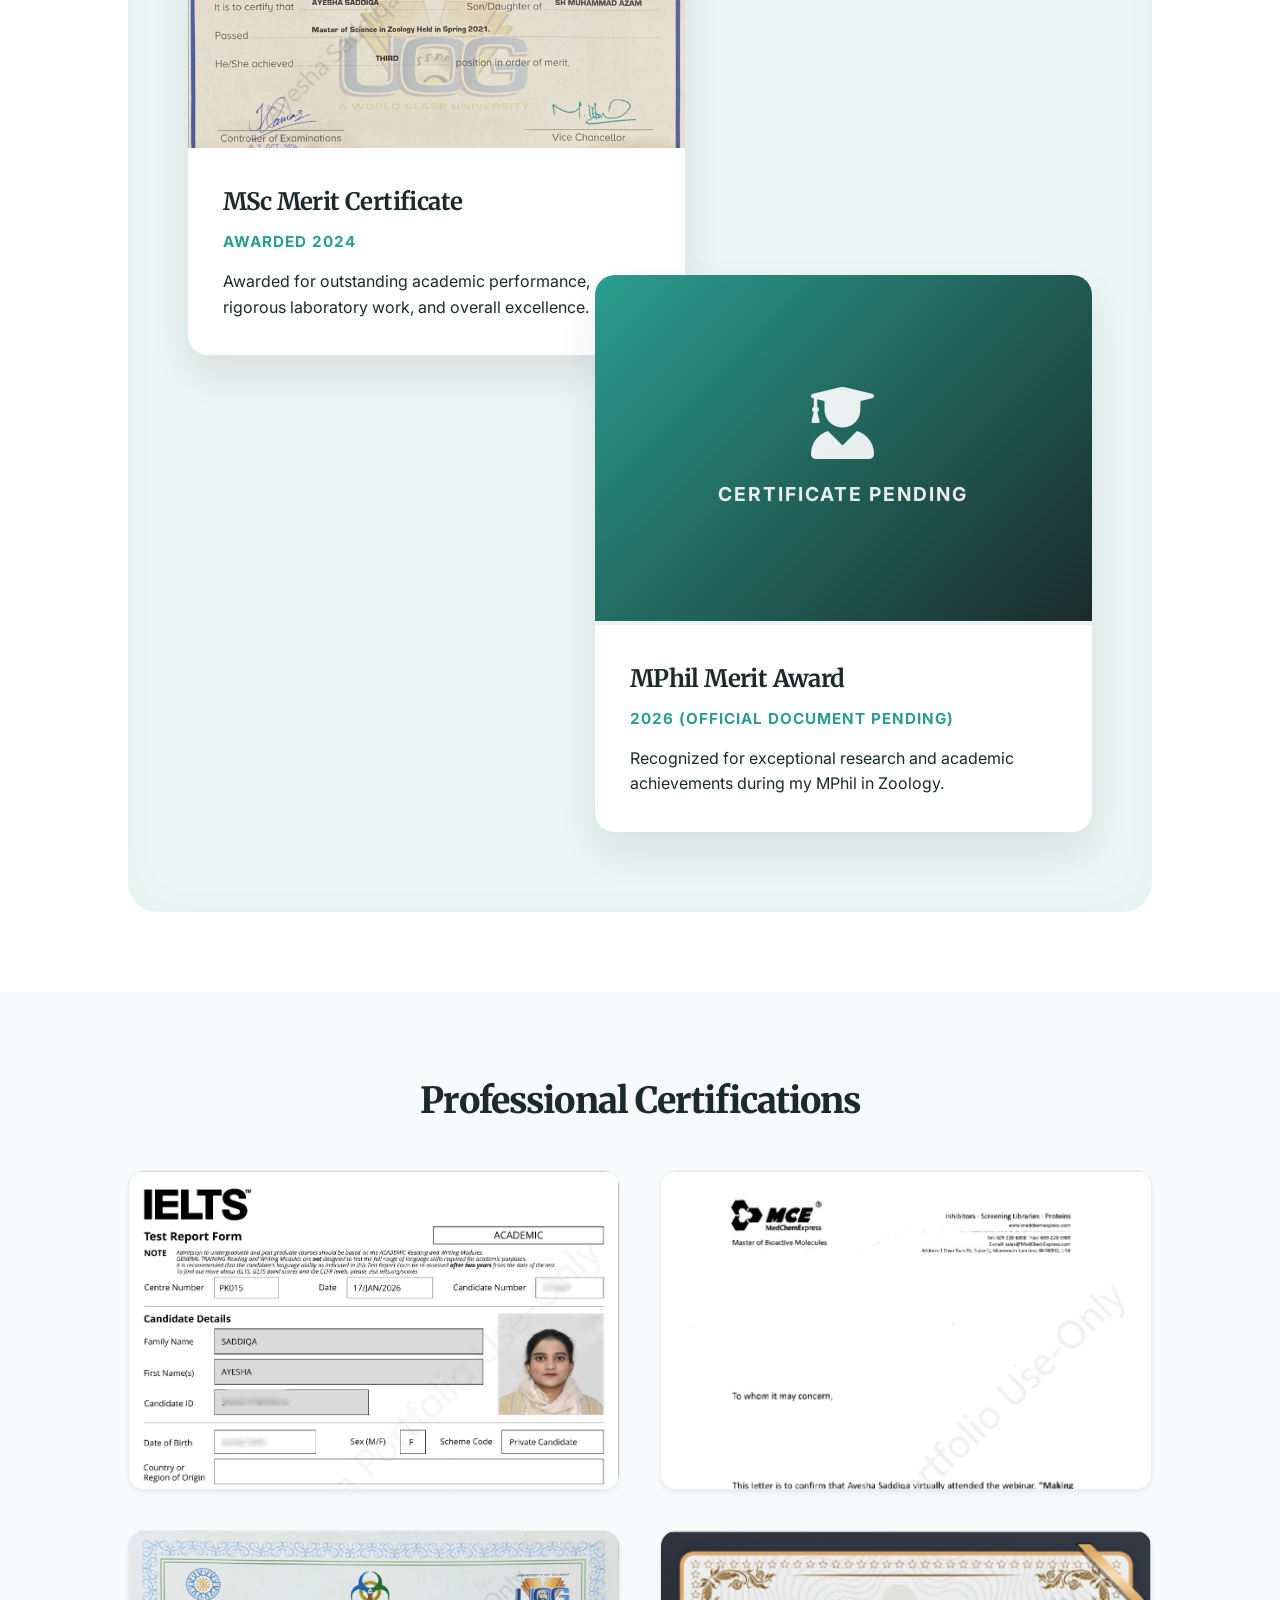
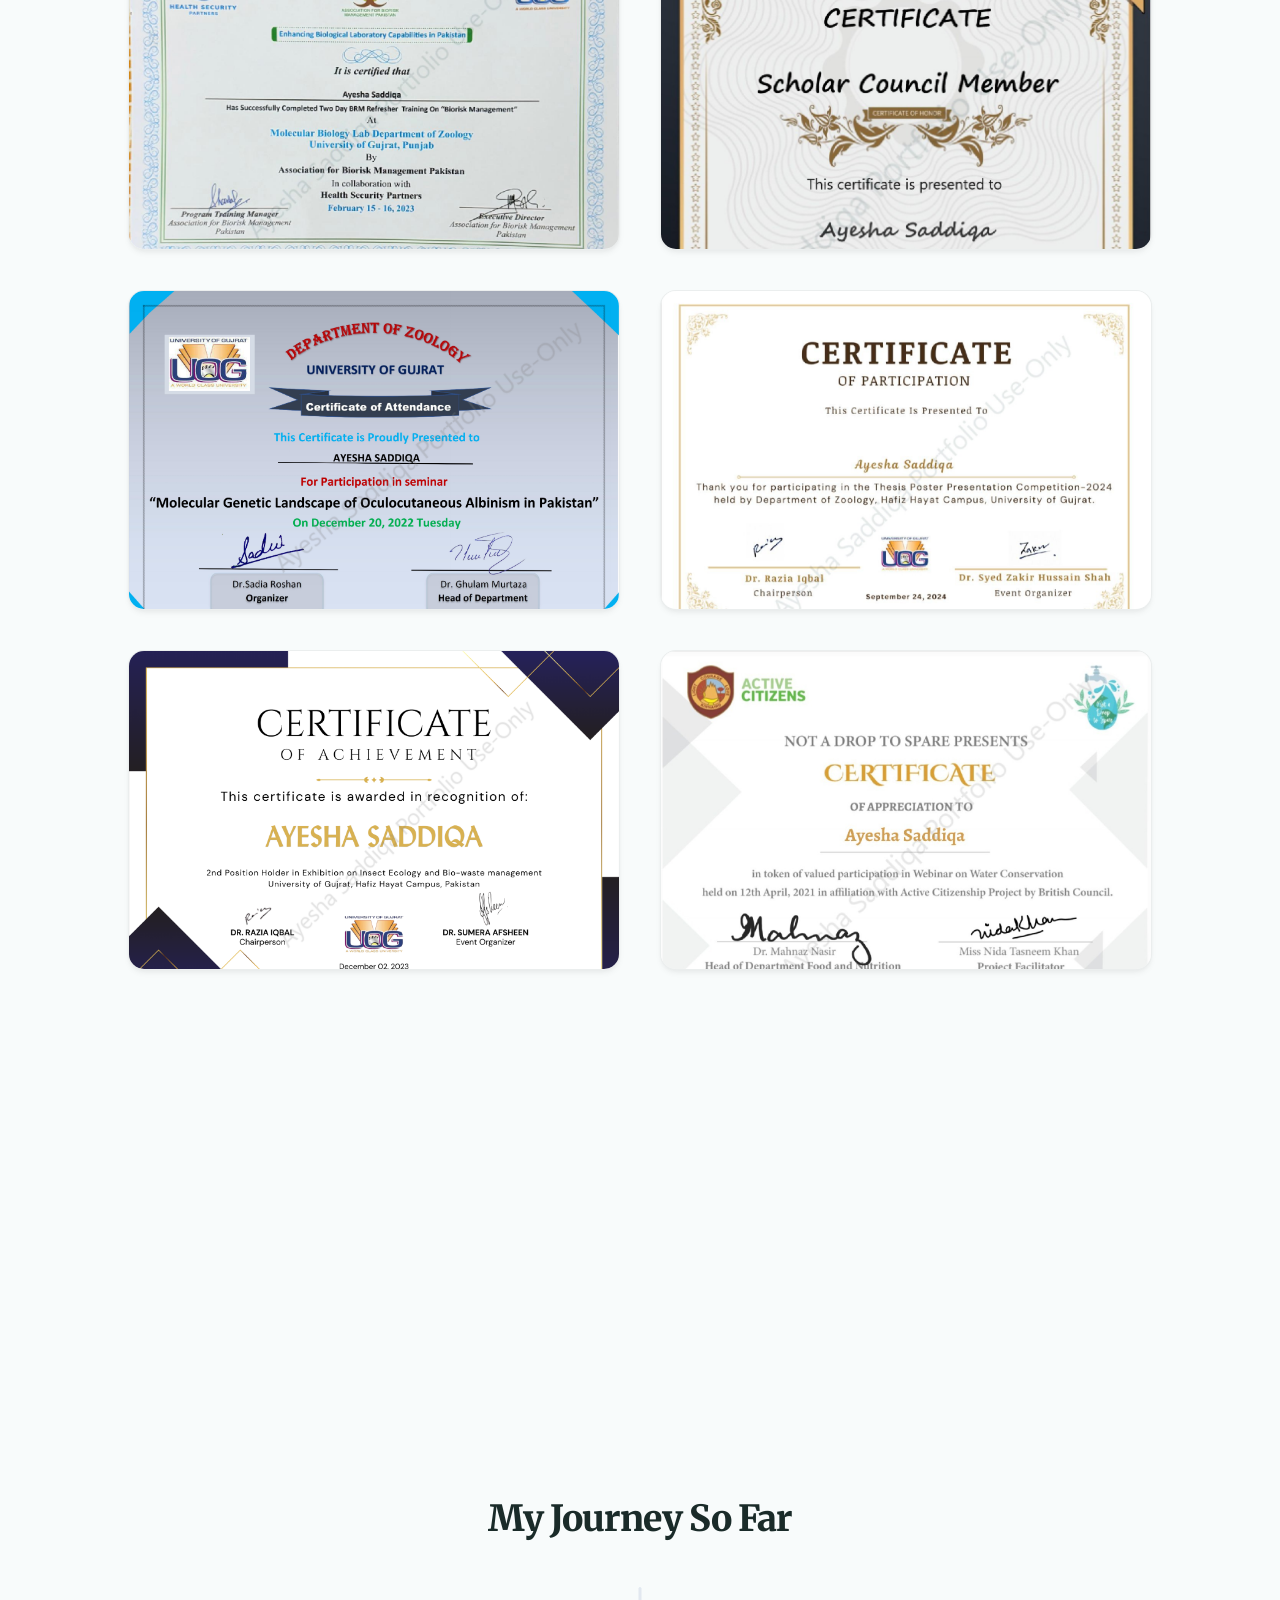
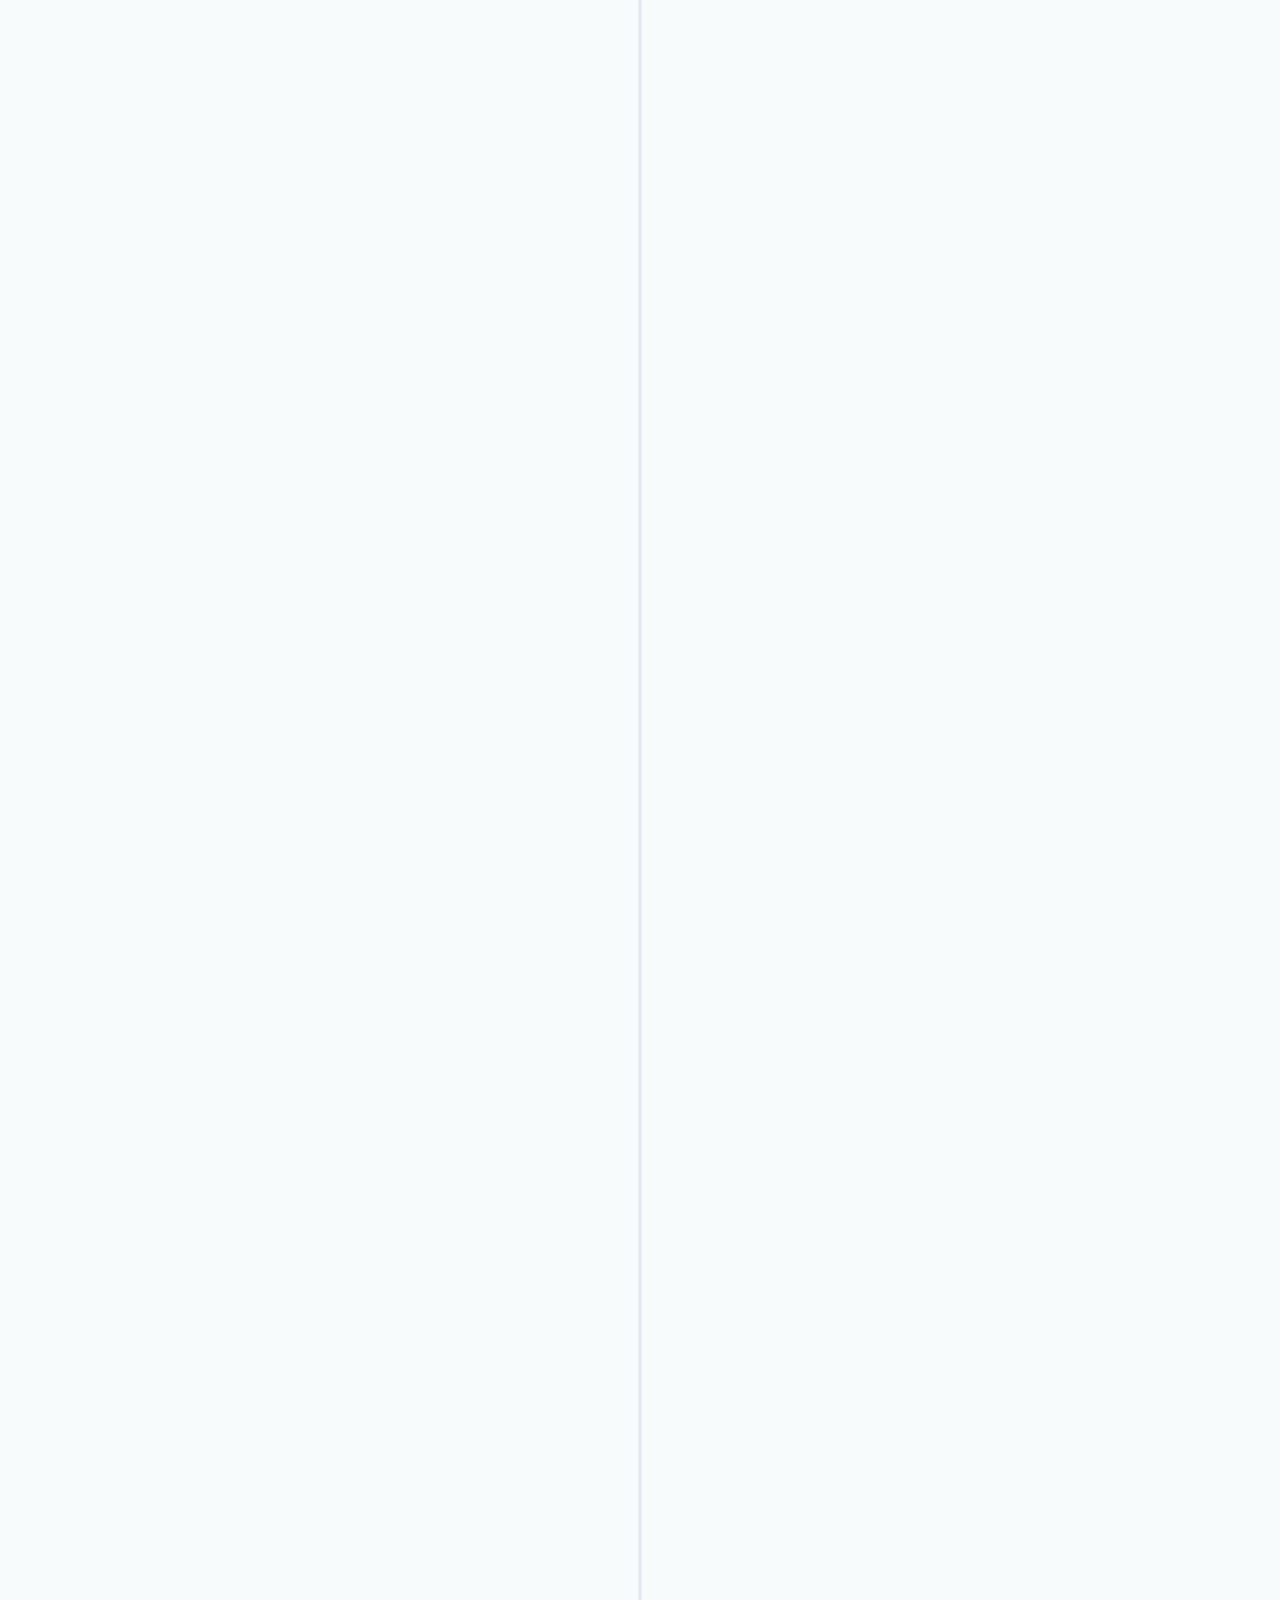
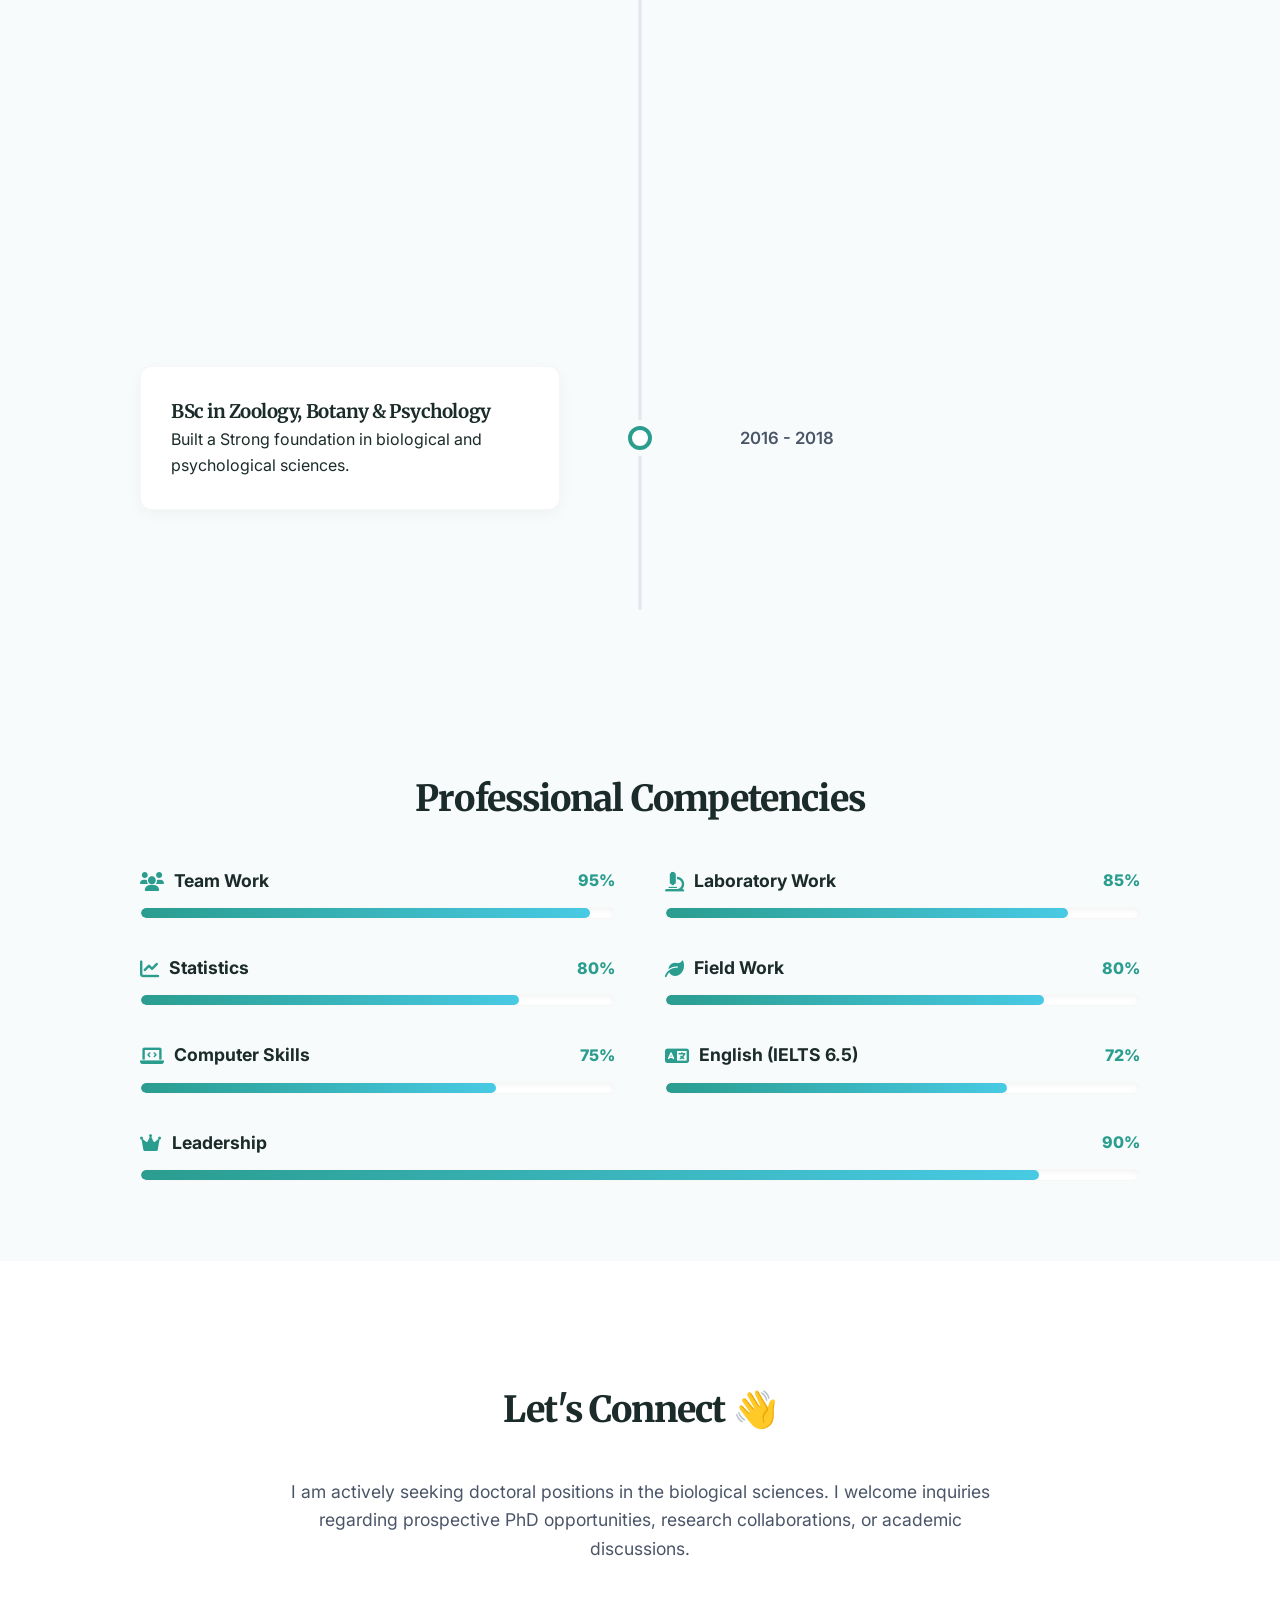
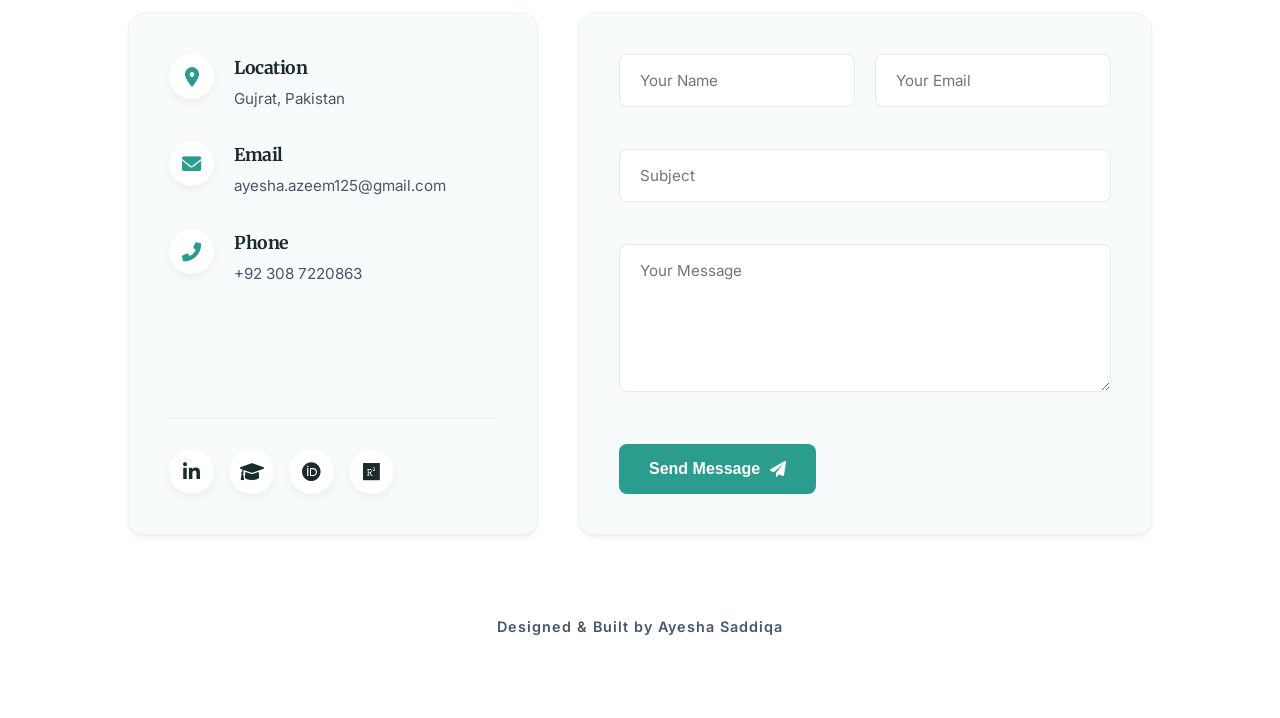
==== commit d773c36f: "Update index.html" ====
--- a/index.html
+++ b/index.html
@@ -237,8 +237,7 @@
                     </a>
                     <button class="btn-outline cite-btn" data-citation="Hassan M, Saddiqa A, Iqbal R, Yaseen R, Aftab K. Ethanolic chicory leaf extract enhances hematological profile, gut microbiota, and intestinal morphology in rabbits. Open Vet. J.. 2026; 16(4): 2299-2312. doi:10.5455/OVJ.2026.v16.i4.30." style="margin-top: 20px; padding: 8px 20px; font-size: 0.85rem;">
                         <i class="fas fa-quote-right"></i> Copy Citation
-                    </button>
-                    
+                    </button> 
                 </article>
 
             </div>
